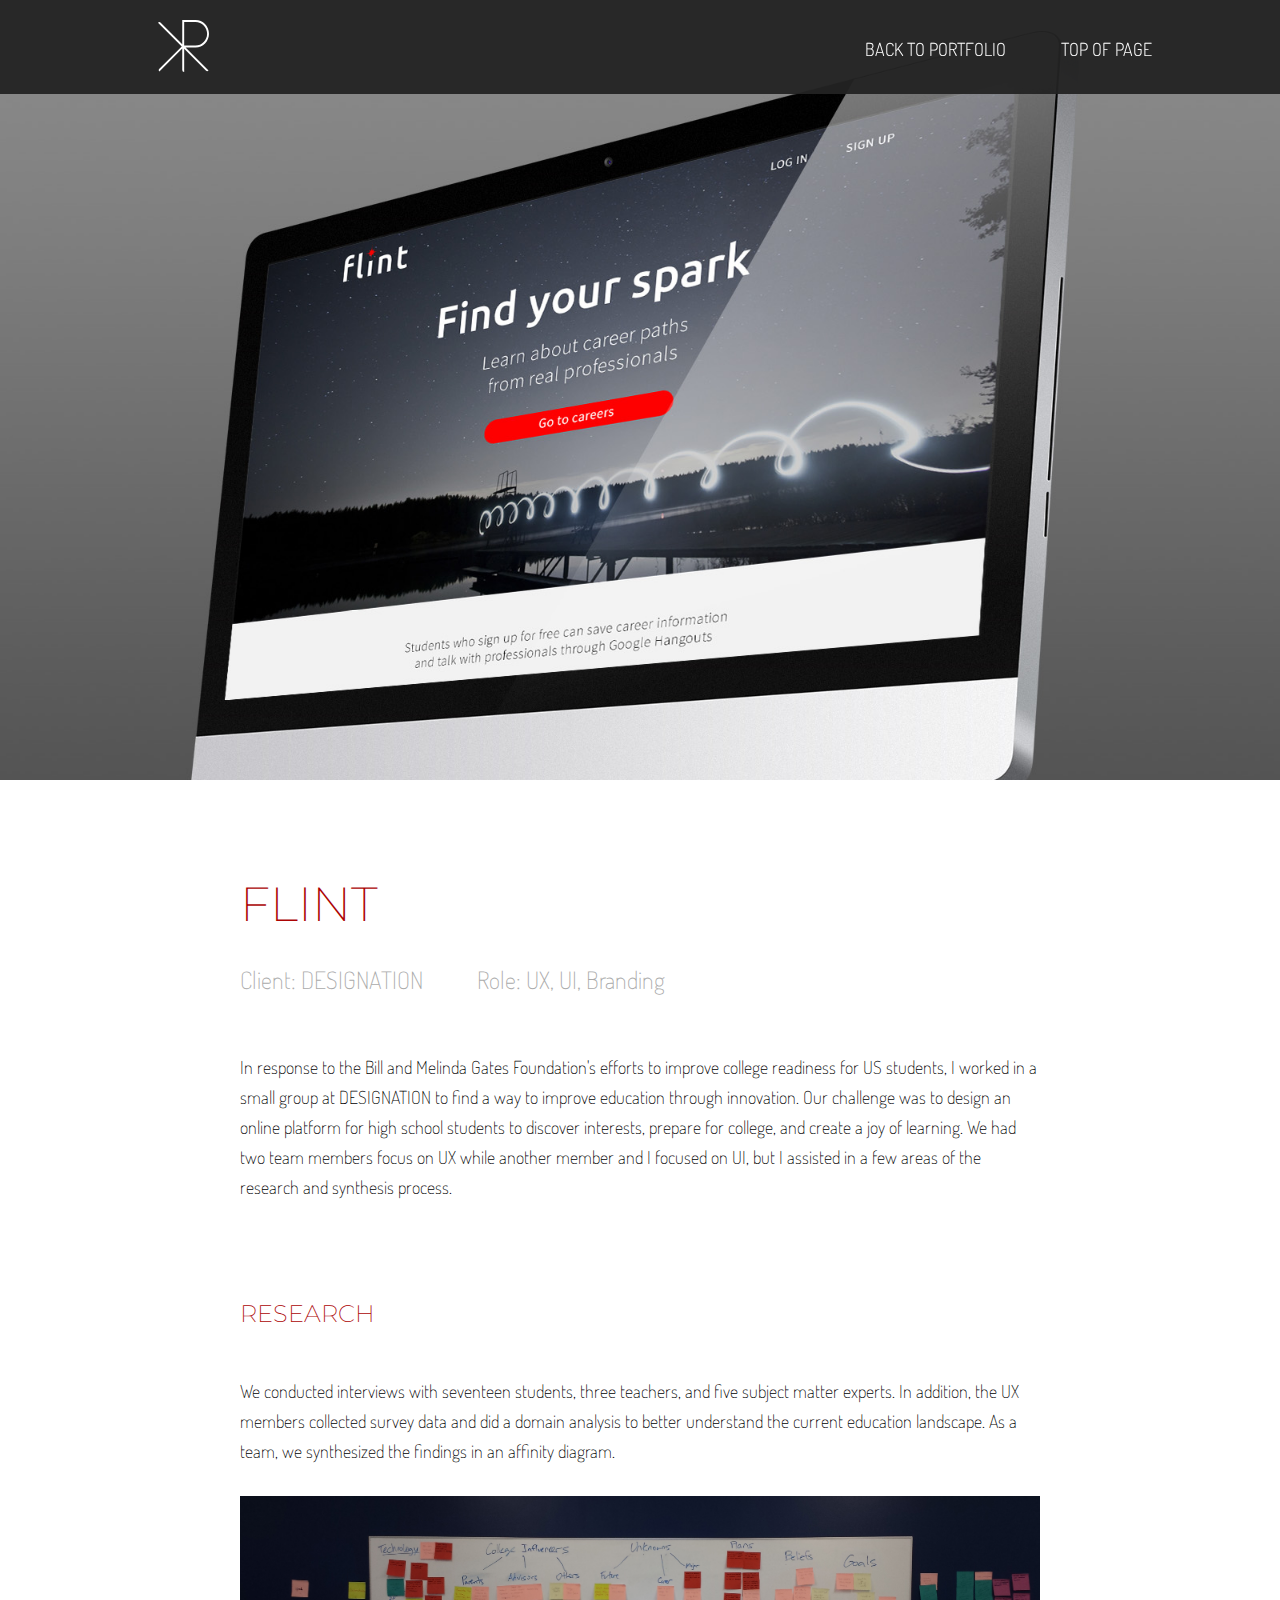
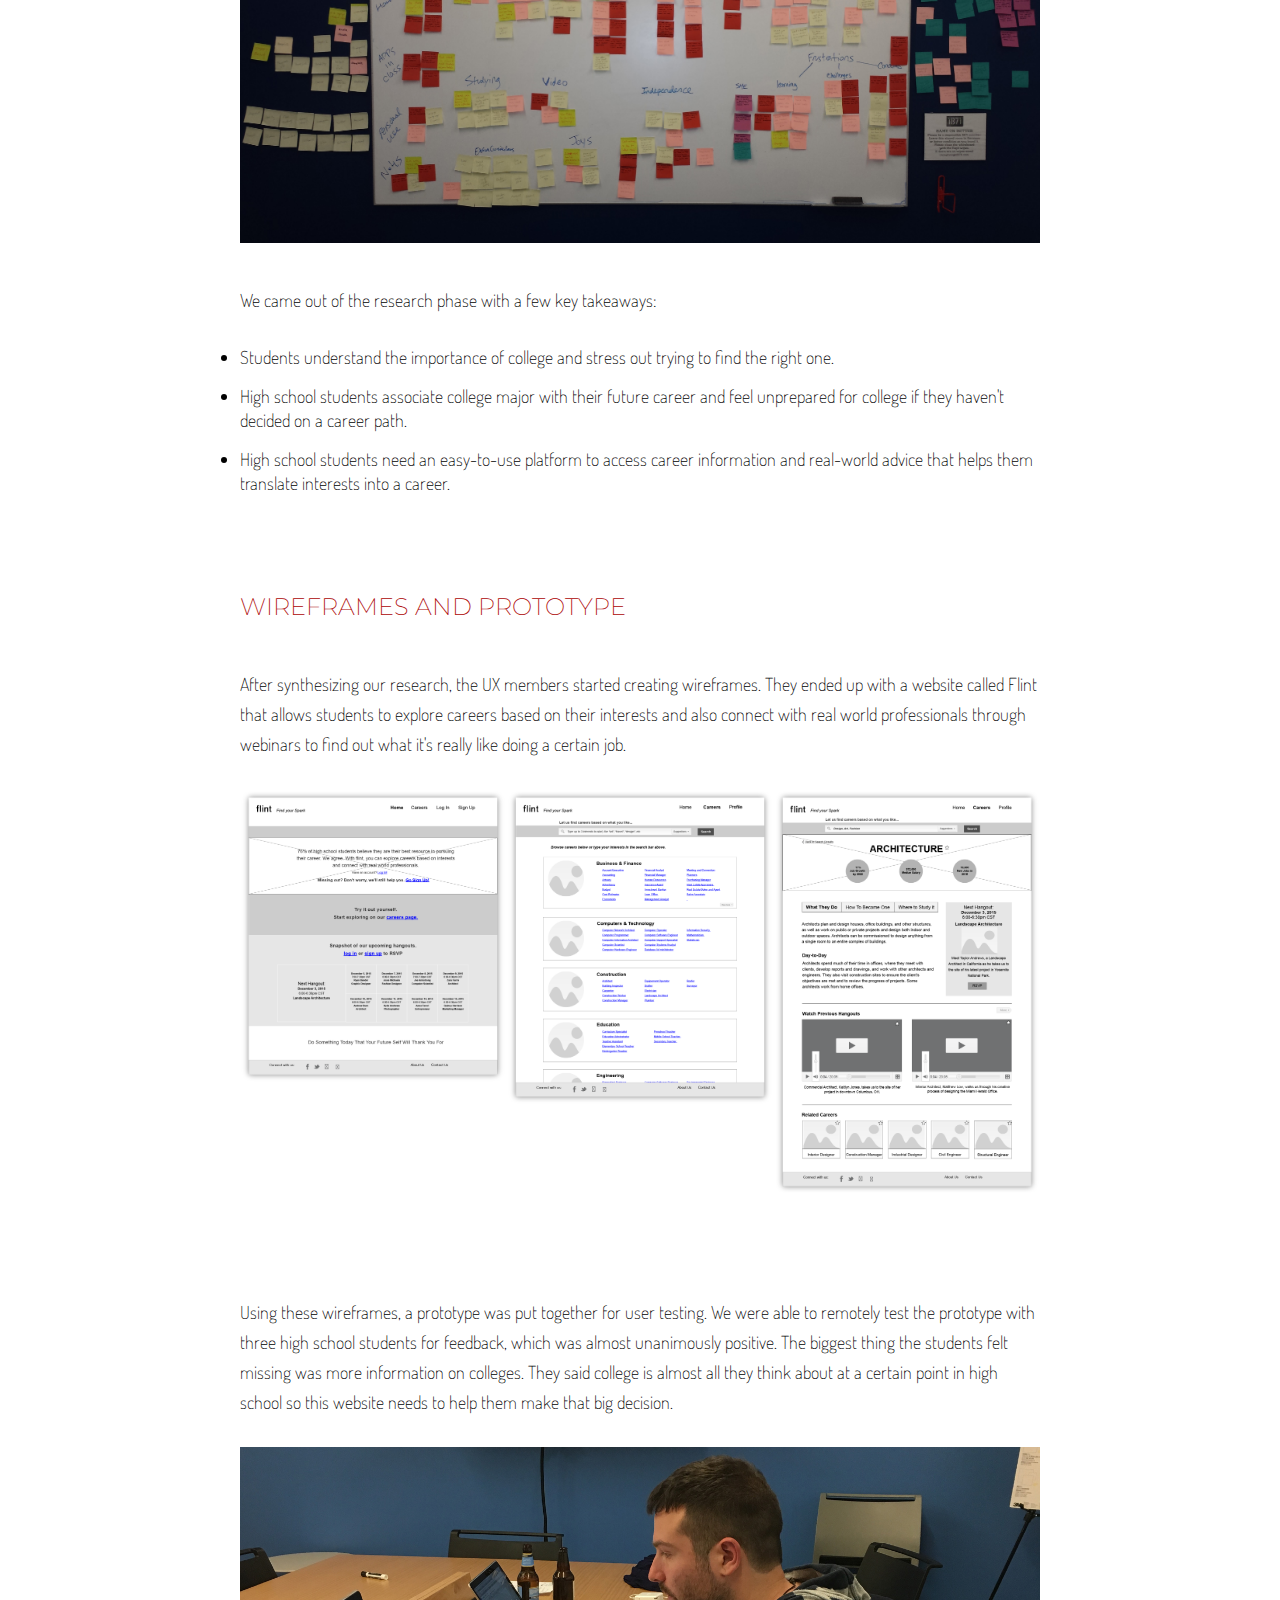
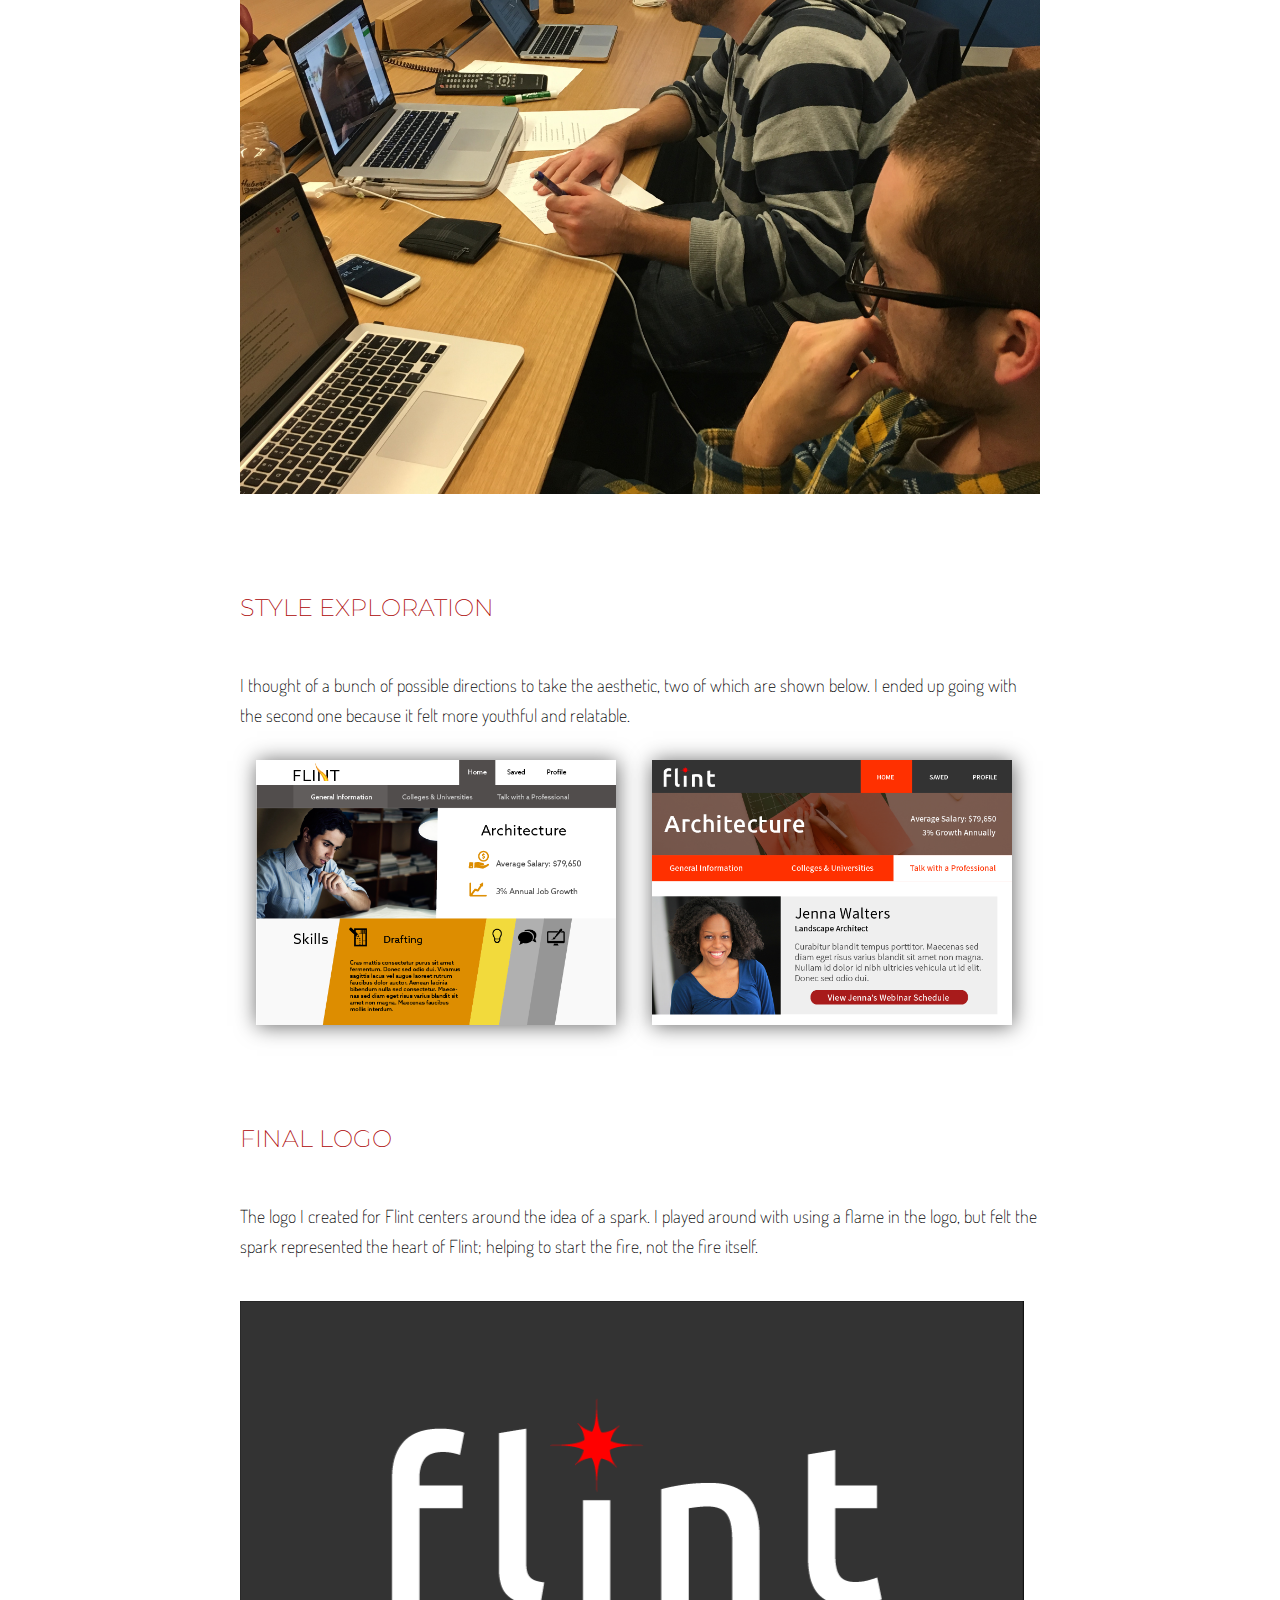
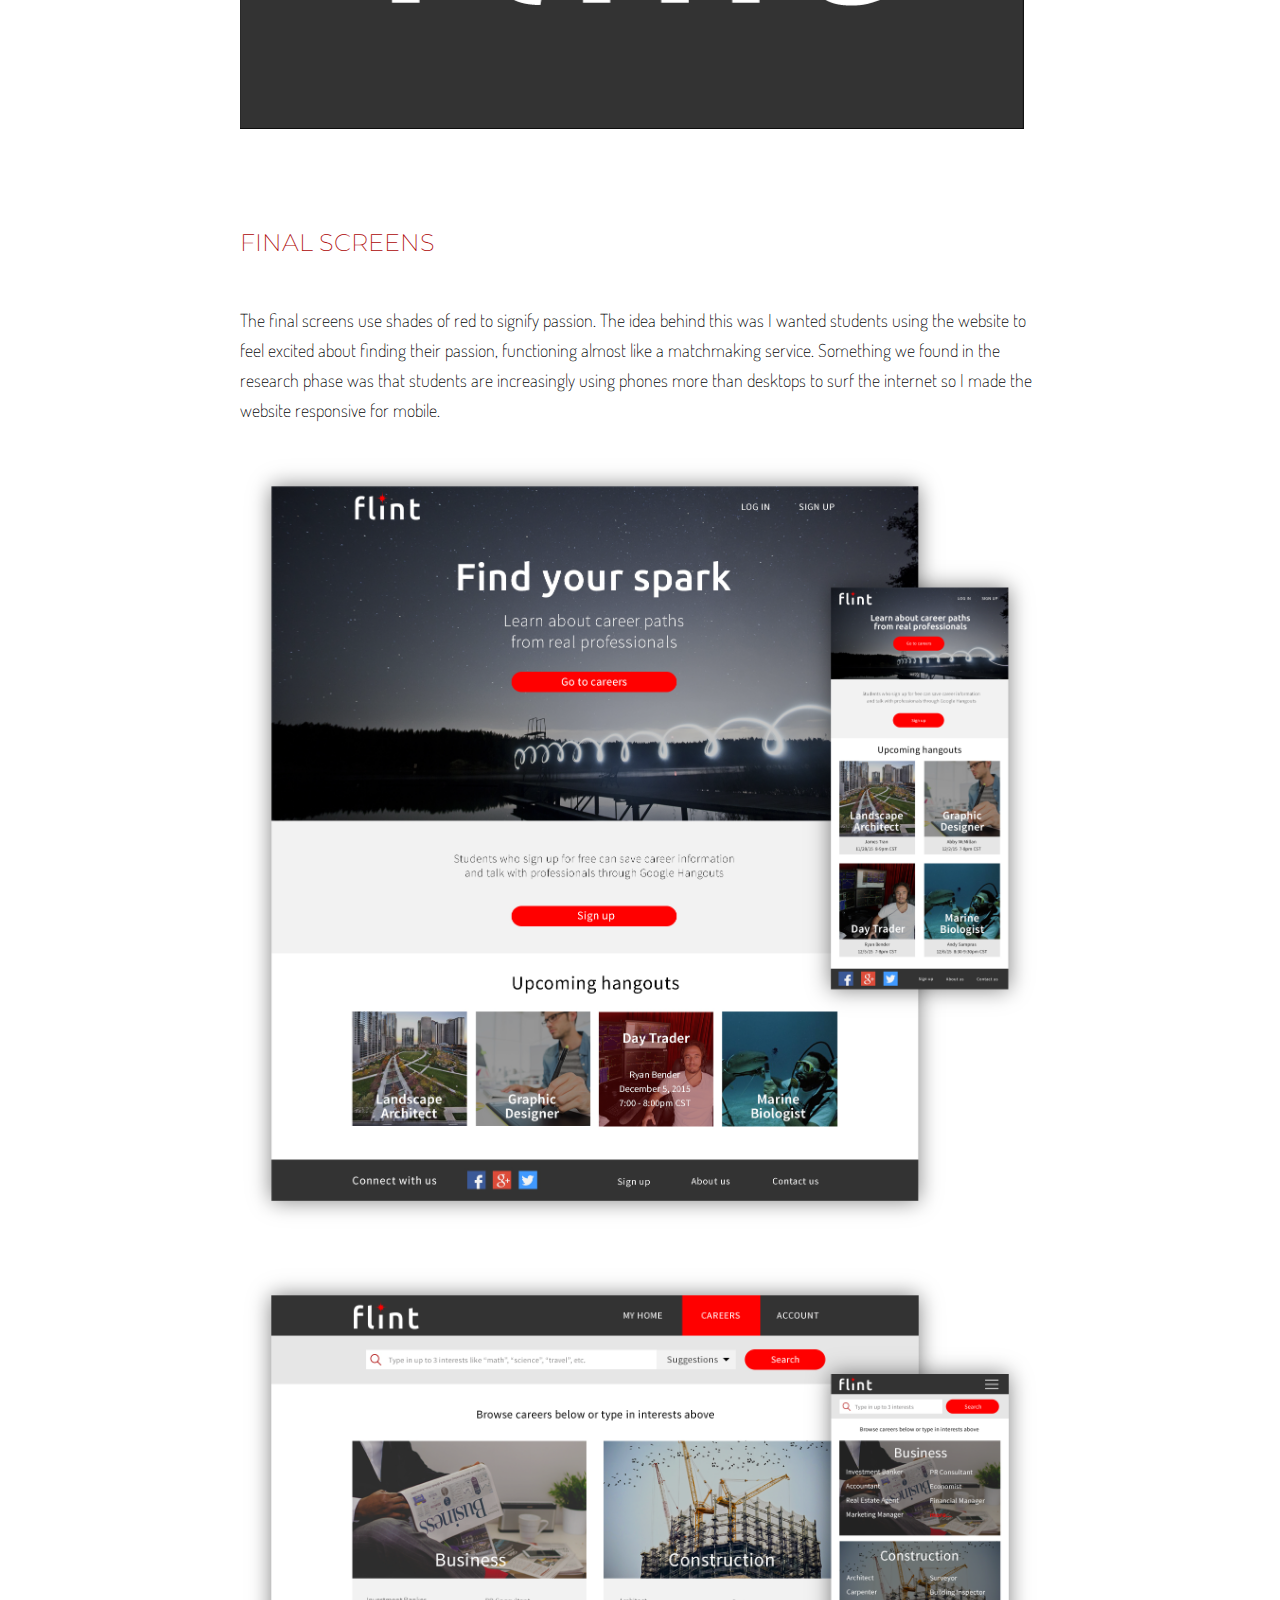
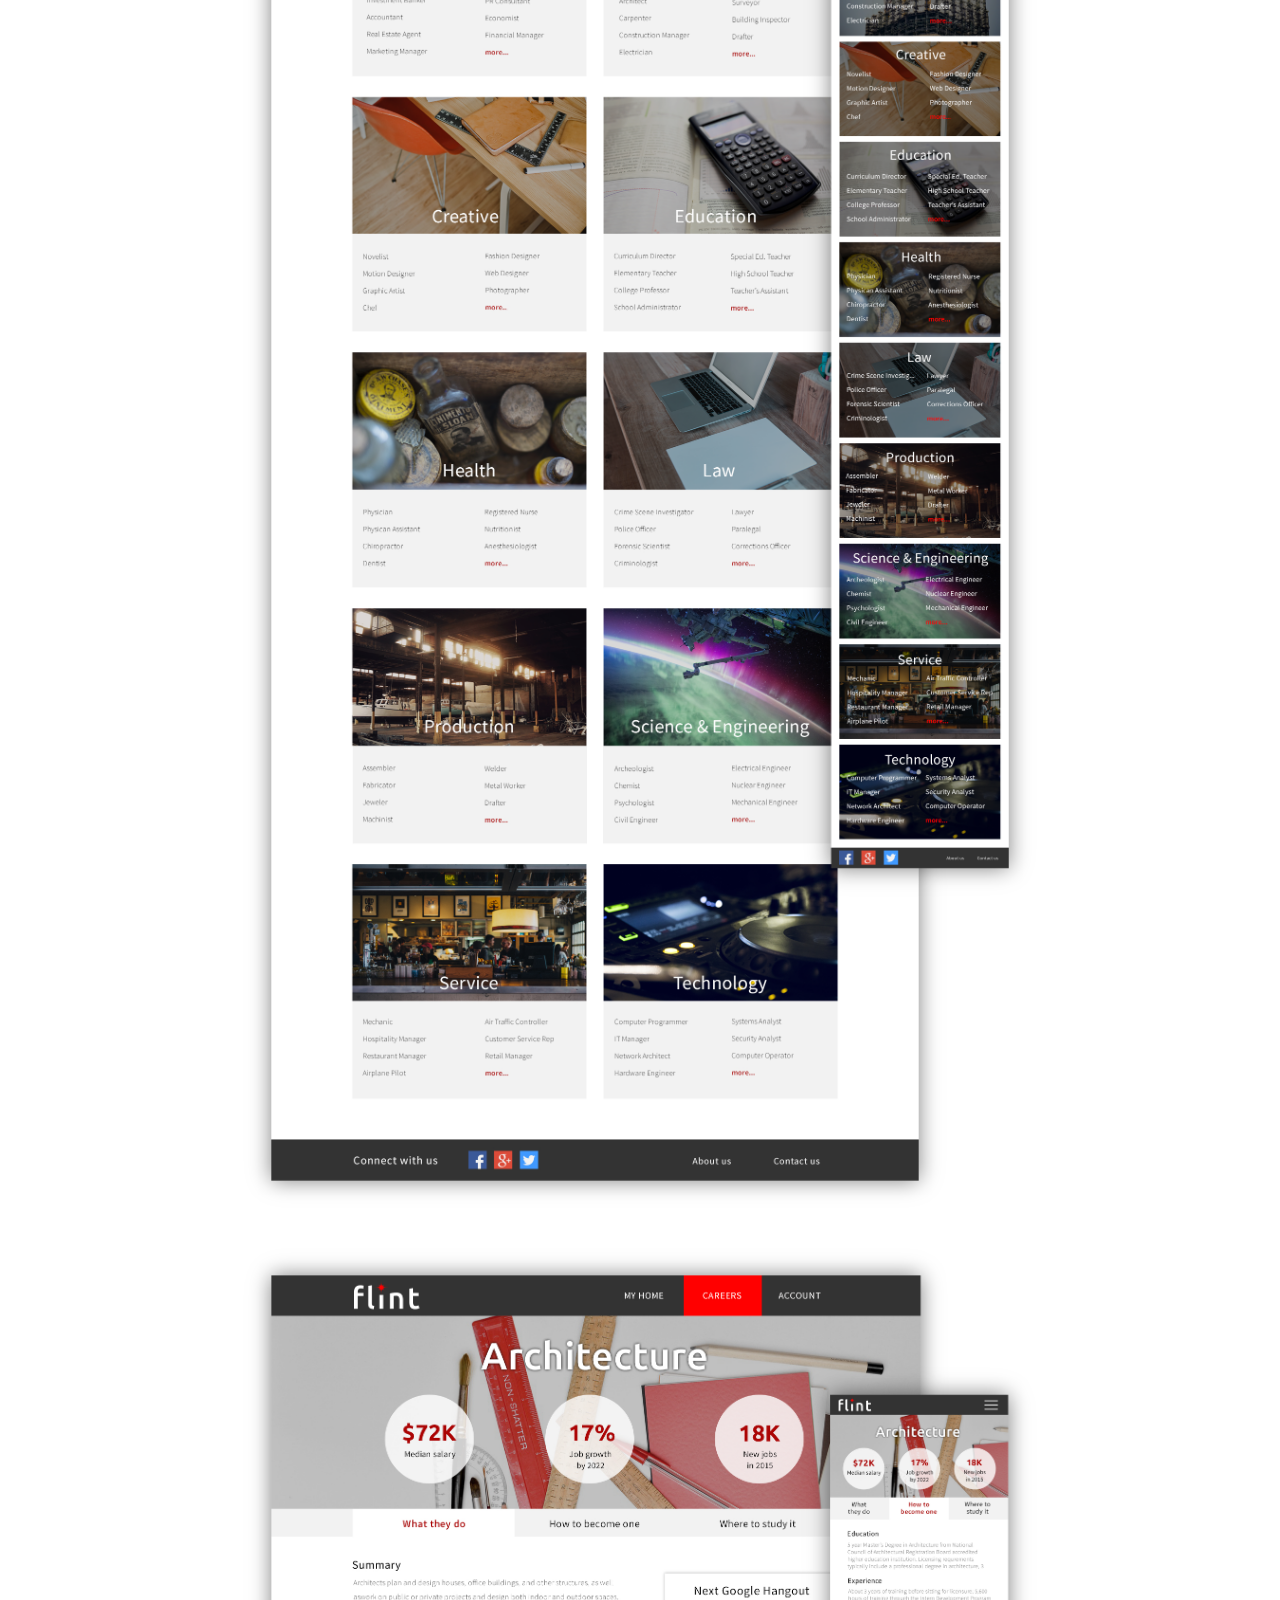
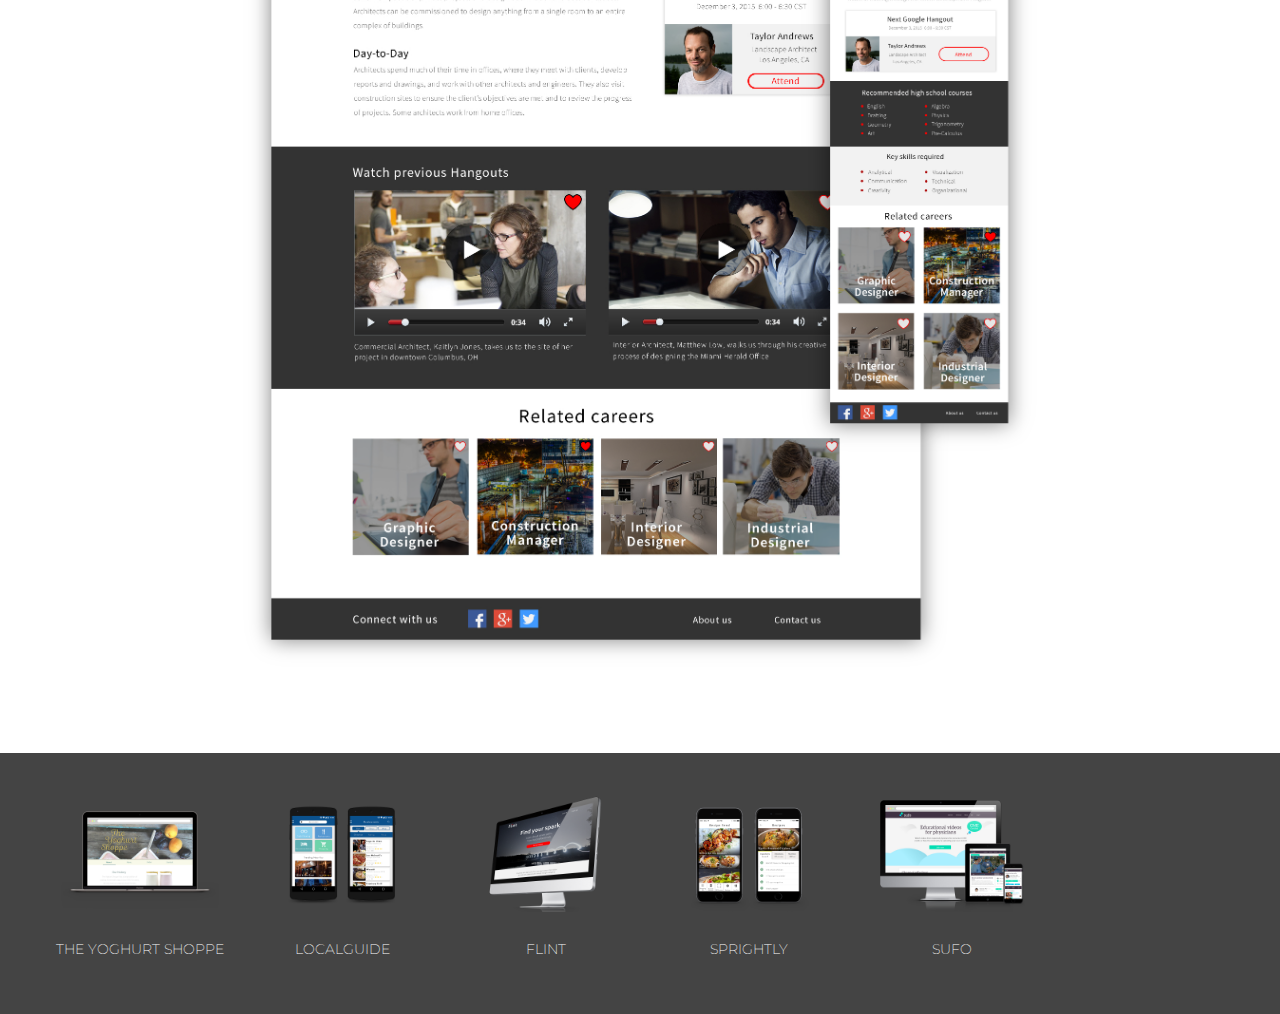
==== flint.html @ 0fdb8ad4 "fixed errors" ====
<!doctype html>
<html lang="en">
<head>
	<meta charset="utf-8">
	<title>KRG > Flint</title>
	<link href="css/reset.css" rel="stylesheet">
    <link href="css/styles.css" rel="stylesheet">
    <link href='https://fonts.googleapis.com/css?family=Dosis:400,200,300' rel='stylesheet' type='text/css'>
    <link href='https://fonts.googleapis.com/css?family=Montserrat' rel='stylesheet' type='text/css'>
    <link rel="shortcut icon" href="images/favicon.ico" type="image/x-icon">
    <link rel="icon" href="images/favicon.ico" type="image/x-icon">
</head>
<body>
	<header>
        <div>
            <nav>
                <div id="navContent">
                    <div class="logo"> 
                        <a href="index.html"><img src="images/monogram.svg" alt="monogram"></a>
                    </div>
                	<ul>
                		<li><a href="index.html#portfolio">Back to portfolio</li></a>
                        <li id="topBtn"><a href="#">Top of page</li></a>
                	</ul>
                </div>
            </nav>
        </div>
        <div class="headerImg">
            <img src="images/Flint_Mockup.jpg" alt="">
        </div>
    </header>
    <main>
    	<article id="flint">
    		<div class="articleContent">
    			<h1>Flint</h1>
    			<h3>Client: DESIGNATION</h3>
    			<h3>Role: UX, UI, Branding</h3>
                <p>
                    In response to the Bill and Melinda Gates Foundation's efforts to improve college readiness for US students, I worked in a small group at DESIGNATION to find a way to improve education through innovation. Our challenge was to design an online platform for high school students to discover interests, prepare for college, and create a joy of learning. We had two team members focus on UX while another member and I focused on UI, but I assisted in a few areas of the research and synthesis process.
                </p>
                <h2>Research</h2>
                <p>
                    We conducted interviews with seventeen students, three teachers, and five subject matter experts. In addition, the UX members collected survey data and did a domain analysis to better understand the current education landscape. As a team, we synthesized the findings in an affinity diagram.
                </p>
                <div id="flintDiagram">
                    <img src="images/flint_diagram.jpg" alt="">
                </div>
                <p>We came out of the research phase with a few key takeaways:</p>
                <ul id="flintTakeaways">
                    <li>
                        Students understand the importance of college and stress out trying to find the right one.
                    </li>
                    <li>
                        High school students associate college major with their future career and feel unprepared for college if they haven't decided on a career path.
                    </li>
                    <li>
                        High school students need an easy-to-use platform to access career information and real-world advice that helps them translate interests into a career.
                    </li>
                </ul>
                <h2>Wireframes and prototype</h2>
                <p>
                    After synthesizing our research, the UX members started creating wireframes. They ended up with a website called Flint that allows students to explore careers based on their interests and also connect with real world professionals through webinars to find out what it's really like doing a certain job.
                </p>
                <div id="flintWireframes">
                    <img src="images/flint_wireframes.png" alt="">
                </div>
                <p>
                    Using these wireframes, a prototype was put together for user testing. We were able to remotely test the prototype with three high school students for feedback, which was almost unanimously positive. The biggest thing the students felt missing was more information on colleges. They said college is almost all they think about at a certain point in high school so this website needs to help them make that big decision.
                </p>
                <div id="flintTesting">
                    <img src="images/flint_testing.jpg" alt="">
                </div>
                <h2>Style exploration</h2>
                <p>
                    I thought of a bunch of possible directions to take the aesthetic, two of which are shown below. I ended up going with the second one because it felt more youthful and relatable.
                </p>
                <div id="flintTiles">
                    <img src="images/flint_tile1.png" alt="">
                    <img src="images/flint_tile2.png" alt="">
                </div>
                <h2>Final logo</h2>
                <figcaption>
                    The logo I created for Flint centers around the idea of a spark. I played around with using a flame in the logo, but felt the spark represented the heart of Flint; helping to start the fire, not the fire itself.
                </figcaption>
                <figure id="flintLogo">
                    <img src="images/flint_logo.gif" alt="">
                </figure>
                <h2>Final screens</h2>
                <p>
                    The final screens use shades of red to signify passion. The idea behind this was I wanted students using the website to feel excited about finding their passion, functioning almost like a matchmaking service. Something we found in the research phase was that students are increasingly using phones more than desktops to surf the internet so I made the website responsive for mobile.
                </p>
                <div class="mockups">
                    <img src="images/flint_landing.png" alt="">
                </div>
                <div class="mockups">
                    <img src="images/flint_careers.png" alt="">
                </div>
                <div class="mockups">
                    <img src="images/flint_architecture.png" alt="">
                </div>
    		</div>
    	</article>
    	<div id="portfolioNav">
    		<ul>
    			<li>
    				<a href="yoghurtshoppe.html"><img src="images/nav_ys.png" alt="yoghurt shoppe thumbnail"></a>
    				<h4>The Yoghurt Shoppe</h4>
    			</li>
    			<li>
    				<a href="localguide.html"><img src="images/nav_lg.png" alt="localguide thumbnail"></a>
    				<h4>LocalGuide</h4>
    			</li>
    			<li>
    				<a href="flint.html"><img src="images/nav_flint.png" alt="flint thumbnail"></a>
    				<h4>Flint</h4>
    			</li>
    			<li>
    				<a href="sprightly.html"><img src="images/nav_sprightly.png" alt="sprightly thumbnail"></a>
    				<h4>Sprightly</h4>
    			</li>
    			<li>
    				<a href="sufo.html"><img src="images/nav_sufo.png" alt="sufo thumbnail"></a>
    				<h4>SuFo</h4>
    			</li>
    			<li></li>
    		</ul>
    	</div>
    </main>
<script src="js/jquery.min.js"></script>
<script src="js/script.js"></script>
</body>
</html>
---- css/styles.css ----
html {
	background: #333;
}

body {
	position: relative;
	font-family: 'Dosis', sans-serif;
	font-weight: 200;
	font-size: 18px;
}

#navContent, #aboutContent, #contactContent {
	max-width: 1024px;
	margin: 0 auto;
	position: relative;
}

.articleContent {
	max-width: 800px;
	margin: 0 auto;
	position: relative;
}

/* --------------- Header Styles ---------------- */

nav {
	background: rgba(35,35,35,.95);
	position: fixed;
	width: 100%;
	z-index: 10;
	transition: background .3s;
}

nav.scroll {
	background: rgba(35,35,35,.5);
}

#navContent .logo {
	display: inline-block;
	margin: 20px 30px;
	width: 5%;
	min-width: 20px;
	transition: width .3s;
}

#navContent .logo.scroll {
	width: 3%;
}

#navContent ul {
	float: right;
	margin-top: 40px;
	transition: margin-top .3s;
}

#navContent ul.scroll {
	margin-top: 28px;
}

@media (max-width: 1100px) {
	#navContent ul {
		margin-right: 30px;
	}
}

#navContent ul li {
	display: inline-block;
	transition: all .1s ease-in-out;
	-moz-transition: all .1s ease-in-out;
	-webkit-transition: all .1s ease-in-out;
	-o-transition: all .1s ease-in-out;
}

#navContent ul a {
	font-weight: 300;
	text-transform: uppercase;
	text-decoration: none;
	color: #fff;
	margin-left: 4vw;	
}

@media (max-width: 870px) {
	#navContent .logo {
		margin: 10px 20px;
	}

	#navContent ul {
		margin-top: 20px;
	}

	#navContent ul a {
		font-size: 14px;
	}
}

@media (max-width: 600px) {
	#navContent .logo {
		margin: 5px 10px;
	}

	#navContent ul {
		margin-top: 5px;
	}

	#navContent ul a {
		font-size: 12px;
	}
}

#navList a.active {
	color: #DDD031;
}

#navContent li:hover {
	transform: scale(1.1);
}

/* ----------------- Hero Styles ------------------ */

#filler {
	height: 60px;
	background: #000;
}

#gif img{
	width: 100%;
}

#arrow {
	position: absolute;
	left: 50%;
	transform: translate(-50%, -250%);
}

#arrow:hover img {
	transform: scale(1.2);
}

#arrow img {
	width: 3vw;
	display: block;
	margin:0 auto;
	opacity: 0;
	transition: transform .5s;
}

/* ---------------- About Me Styles ---------------- */

#about {
	width: 100%;
	margin-top: -2px;
	color: #fff;
}

#aboutBG {
	background: #292929;
	padding-top: 150px;
	padding-bottom: 160px;
}

#about h2 {
	text-align: center;
	font-weight: 400;
	font-size: 46px;
	margin-bottom: 50px;
}

#about p {
	width: 70%;
	margin: 0 auto;
	margin-bottom: 120px;
	text-align: center;
	line-height: 25px;
}

#aboutContent p:nth-child(2) {
	margin-bottom: 40px;
}

#about p a {
	text-decoration: none;
	color: #DDD031;
}

@media (max-width: 870px) {
	#aboutBG {
		padding-top: 50px;
		padding-bottom: 40px;
	}

	#about h2 {
		font-size: 24px;
		margin-bottom: 30px;
	}

	#about p {
		font-size: 13px;
		margin-bottom: 50px;
		line-height: 20px;
	}
}

#icons {
	width: 90%;
	margin: 0 auto;
}

.hoverIcon {
	width: 33%;
	display: inline-block;
	position: relative;
}

@media (max-width: 870px) {

	.hoverIcon {
		width: 30%;
	}
}

.hoverIcon img {
	display: block;
	width: 70%;
	margin: 0 auto;
}

.hoverIcon img:first-child {
	position: absolute;
	transform: translate(21.4%, 0);
	opacity: 1;
	transition: opacity .3s ease-out;
	-moz-transition: opacity .3s ease-out;
	-webkit-transition: opacity .3s ease-out;
	-o-transition: opacity .3s ease-out;
}

.hoverIcon:hover img:first-child {
	opacity: 0;
}

.hoverIcon figcaption {
	text-align: center;
	text-transform: uppercase;
	font-family: 'Montserrat', sans-serif;
	color: #DDD031;
	margin-top: 25px;
}

@media (max-width: 870px) {
	.hoverIcon figcaption {
		font-size: 10px;
	}
}

#headshot {
	position: fixed;
	bottom: 2px;
	z-index: -1;
}

#headshot img {
	width: 100%;
}

#mask img {
	width: 100%;
}

/*----------------Portfolio Styles-----------------*/

#portfolio {
	background: #222;
	margin-top: -2px;
	padding-top: 110px;
	color: #fff;
}

.clearfix:before,
.clearfix:after {
    content: "";
    display: table;
} 
.clearfix:after {
    clear: both;
}

#portfolio h2 {
	text-align: center;
	font-weight: 400;
	font-size: 46px;
	margin-bottom: 70px;
}

@media (max-width: 870px) {
	#portfolio {
		padding-top: 50px;
	}

	#portfolio h2 {
		font-size: 24px;
		margin-bottom: 30px;
	}
}

#portfolioGrid li {
	width: 33.33%;
	float: left;
}

#portfolioGrid a {
	display: inline-block;
	position: relative;
}

#portfolioGrid img {
	width: 100%;
}

.projectInfo {
	text-align: center;
	padding-top: 20px;
	padding-bottom: 50px;
}

.projectInfo h3 {
	text-transform: uppercase;
	font-family: 'Montserrat', sans-serif;
	font-size: 24px;
	color: #DDD031;
	margin-bottom: 10px;
}

.projectInfo h4 {
	color: #fff;
}

@media (max-width: 870px) {
	#portfolioGrid li {
		width: 50%;
	}

	.projectInfo h3 {
		font-size: 16px;
	}

	.projectInfo h4 {
		font-size: 14px;
	}
}

@media (max-width: 450px) {
	#portfolioGrid li {
		width: 100%;
	}
}

/*--------------Contact Styles--------------------*/

#contact {
	background: #333;
	padding-top: 140px;
	padding-bottom: 150px;
	color: #fff;
}

#contactContent {
	text-align: center;
}

#contactContent h2 {
	font-weight: 400;
	font-size: 46px;
	margin-bottom: 40px;
}

@media (max-width: 870px) {
	#contact {
		padding-top: 50px;
		padding-bottom: 40px;
	}

	#contact h2 {
		font-size: 24px;
		margin-bottom: 30px;
	}
}

#contactContent h5 {
	font-size: 20px;
	line-height: 25px;
	width: 45%;
	display: inline-block;
	margin: 0 auto;
	margin-bottom: 50px;
}

#contactContent h3 {
	text-transform: uppercase;
	font-family: 'Montserrat', sans-serif;
	font-size: 20px;
	color: #DDD031;
	margin-bottom: 15px;
}

#contactContent p {
	margin-bottom: 30px;
}

#contactContent li {
	display: inline-block;
	margin: 10px 30px;
}

#contactContent i {
	font-size: 40px;
	color: #fff;
}


@media (max-width: 870px) {
	#contactContent h3 {
		font-size: 14px;
	}

	#contactContent h5 {
		font-size: 13px;
		line-height: 20px;
	}

	#contactContent p {
		font-size: 13px;
	}

	#contactContent li {
		margin: 10px 20px;
	}

	#contactContent i {
		font-size: 20px;
	}
}

/*-------------------- Footer Styles -------------------*/

footer {
	position: relative;
	bottom: 0;
}

footer img {
	width: 100%;
}

footer .logo {
	position: absolute;
	width: 10%;
	left: 50%;
	top: 50%;
	transform: translate(-50%,-50%);
}

/*--------------------- Case Study Styles ----------------*/

.headerImg {
	position: fixed;
	z-index: -1;
}

.headerImg img{
	width: 100%;
}

article {
	position: relative;
	width: 100%;
	background: #FFF;
	top: 780px;
	padding-top: 100px;
	padding-bottom: 50px;
}

article h1 {
	font-family: 'Montserrat', sans-serif;
	text-transform: uppercase;
	font-size: 48px;
	margin-bottom: 40px;
}

article h2 {
	font-family: 'Montserrat', sans-serif;
	text-transform: uppercase;
	font-size: 24px;
	margin-top: 100px;
	margin-bottom: 50px;
}

article h3 {
	font-size: 24px;
	color: #AAA;
	display: inline-block;
	margin-right: 50px;
	margin-bottom: 60px;
}

article p {
	line-height: 30px;
	margin-bottom: 30px;
}

figcaption {
	line-height: 30px;
	margin-bottom: 40px;
}

/*--------------------- Yoghurt Shoppe Styles ---------------*/

#yoghurtShoppe h1, #yoghurtShoppe h2 {
	color: #82a19f;
}

#ysLogo {
	width: 100%;
	margin-bottom: 30px;
}

#ysLogo img {
	width: 100%;
}

.ysScreens {
	width: 100%;
}

.ysScreens img {
	width: 100%;
	box-shadow: 1px 1px 20px #666;
	margin-bottom: 150px;
}

/*--------------------- LocalGuide Styles --------------------*/

#localGuide h1, #localGuide h2 {
	color: #5698d2;
}

#persona {
	position: relative;
}

#persona h5 {
	font-size: 24px;
	font-weight: 400;
	color: #5698d2;
	margin-bottom: 20px;
}

#arianaPic {
	display: inline-block;
	width: 40%;
}

#arianaPic img {
	width: 100%;
}

#arianaText {
	float: right;
	margin-top: 10px;
	width: 55%;
}

#arianaText ul {
	list-style-type: disc;
}

#arianaText li {
	margin-bottom: 15px;
	line-height: 24px;
}

#localGuideWireframes img {
	width: 100%;
}

#lgLogo img {
	width: 100%;
}

#lgFinal img {
	width: 100%;
}

/*---------------------- Flint Styles -------------------------*/

#flint h1, #flint h2 {
	color: #ac0404;
}

#flintDiagram img {
	width: 100%;
	margin-bottom: 40px;
}

#flintTakeaways {
	list-style-type: disc;
}

#flintTakeaways li {
	margin-bottom: 15px;
	line-height: 24px;
}

#flintWireframes img {
	width: 100%;
	margin-bottom: 100px;
}

#flintTesting img {
	width: 100%;
}

#flintTiles img {
	display: inline-block;
	width: 45%;
	box-shadow: 1px 1px 20px #666;
	margin-top: 20px;
	margin: 0 2%;
}

#flintLogo {
	width: 100%;
}

.mockups img {
	width: 100%;
	margin-bottom: 30px;
}

/*---------------------- Sprightly Styles ---------------------*/

#sprightly h1, #sprightly h2 {
	color: #6FCF78;
}

#marci img {
	width: 100%;
	box-shadow: 1px 1px 20px #666;
	margin-top: 20px;
	margin-bottom: 120px;
}

#marciMap img {
	width: 100%;
	margin-top: 20px;
	box-shadow: 1px 1px 20px #666;
}

#sprightlyFunctions {
	list-style-type: disc;
}

#sprightlyFunctions li {
	margin-bottom: 15px;
	line-height: 24px;
}

#sprightlyWireframes img {
	width: 100%;
	margin-top: 20px;
}

#sprightlyTiles img {
	display: inline-block;
	width: 45%;
	box-shadow: 1px 1px 20px #666;
	margin-top: 20px;
	margin: 0 2%;
}

.sprightlyMockup img {
	width: 100%;
	margin-bottom: 50px;
}

/*---------------------- SuFo Styles -------------------------*/

#sufo h1, #sufo h2 {
	color: #634465;
}

/*---------------------- Portfolio Nav Styles -----------------*/

#portfolioNav {
	position: relative;
	top: 780px;
	background: #444;
	padding: 40px;
}

#portfolioNav li {
	position: relative;
	display: inline-block;
	width: 16.6%;
}

#portfolioNav li img {
	display: block;
	width: 80%;
	margin: 0 auto;
	margin-bottom: 30px;
}

#portfolioNav h4 {
	text-align: center;
	font-family: 'Montserrat', sans-serif;
	font-size: 14px;
	text-transform: uppercase;
	color: #FFF;
}
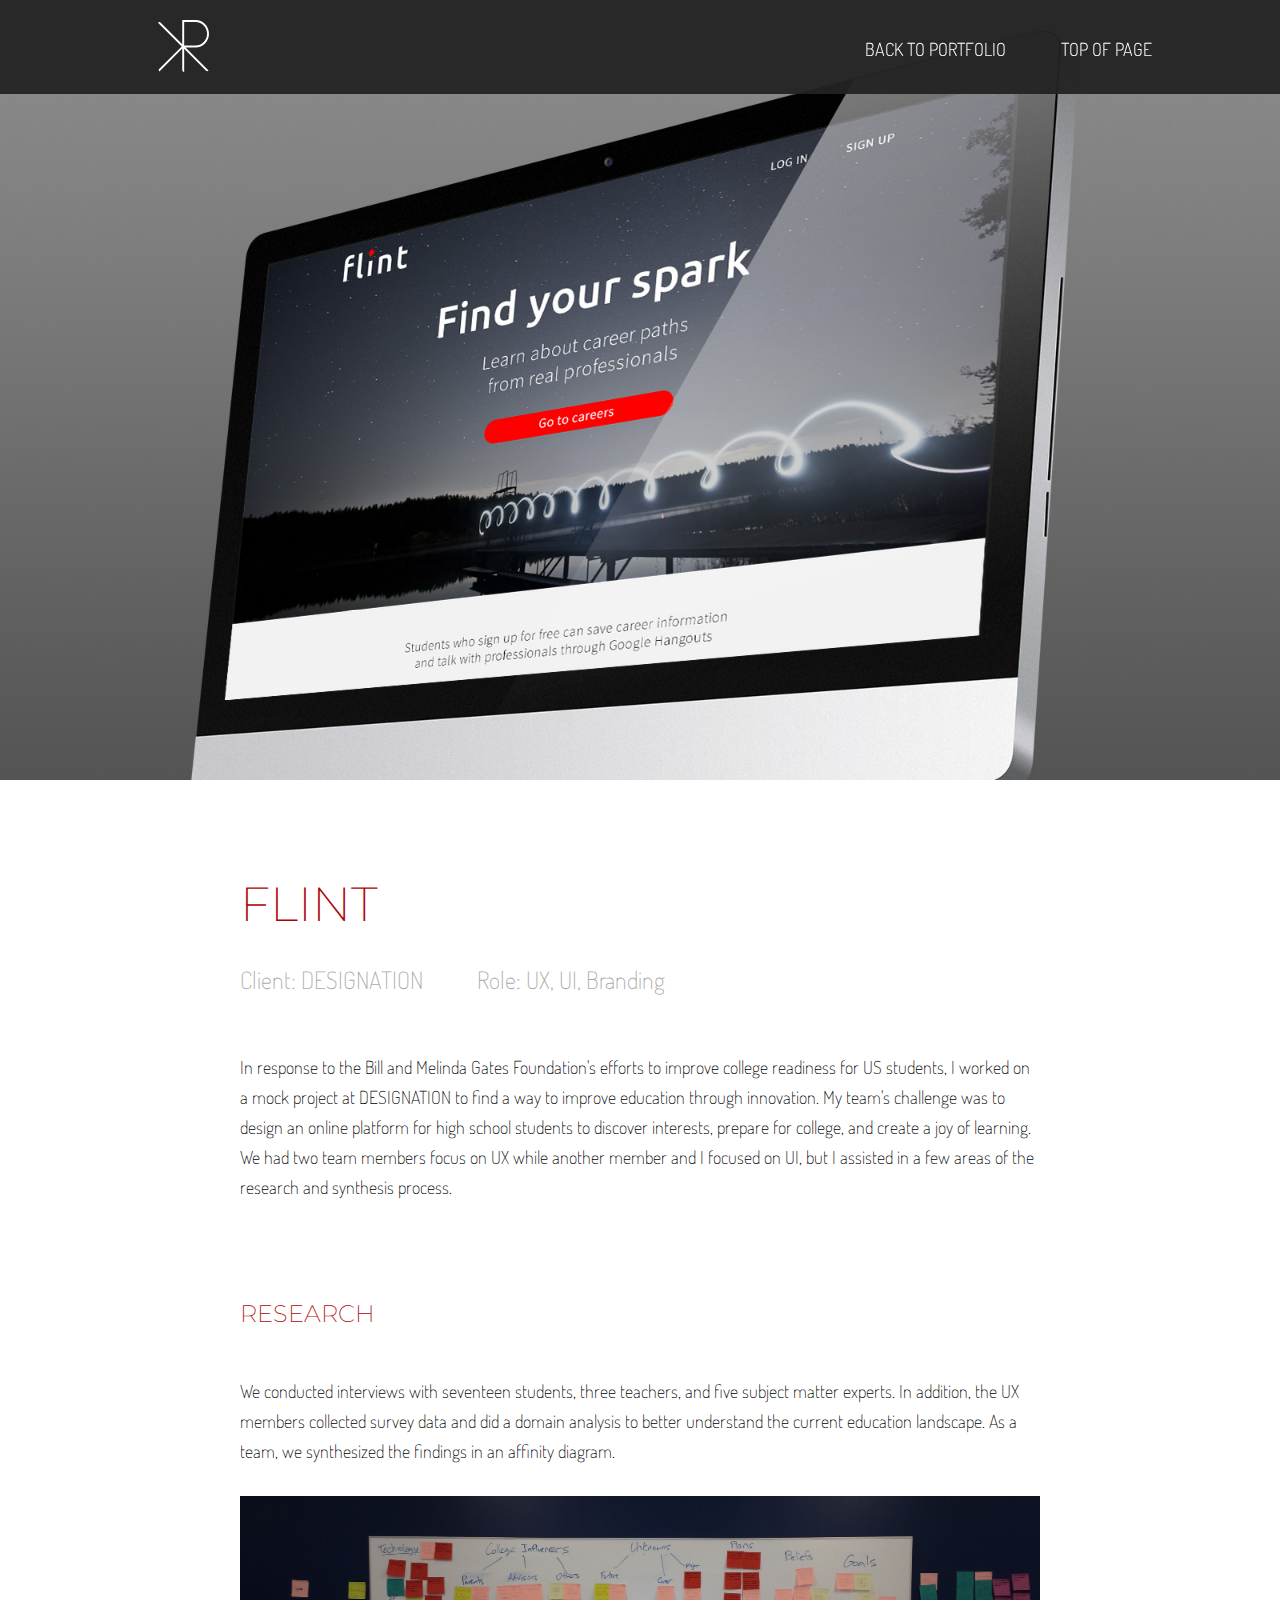
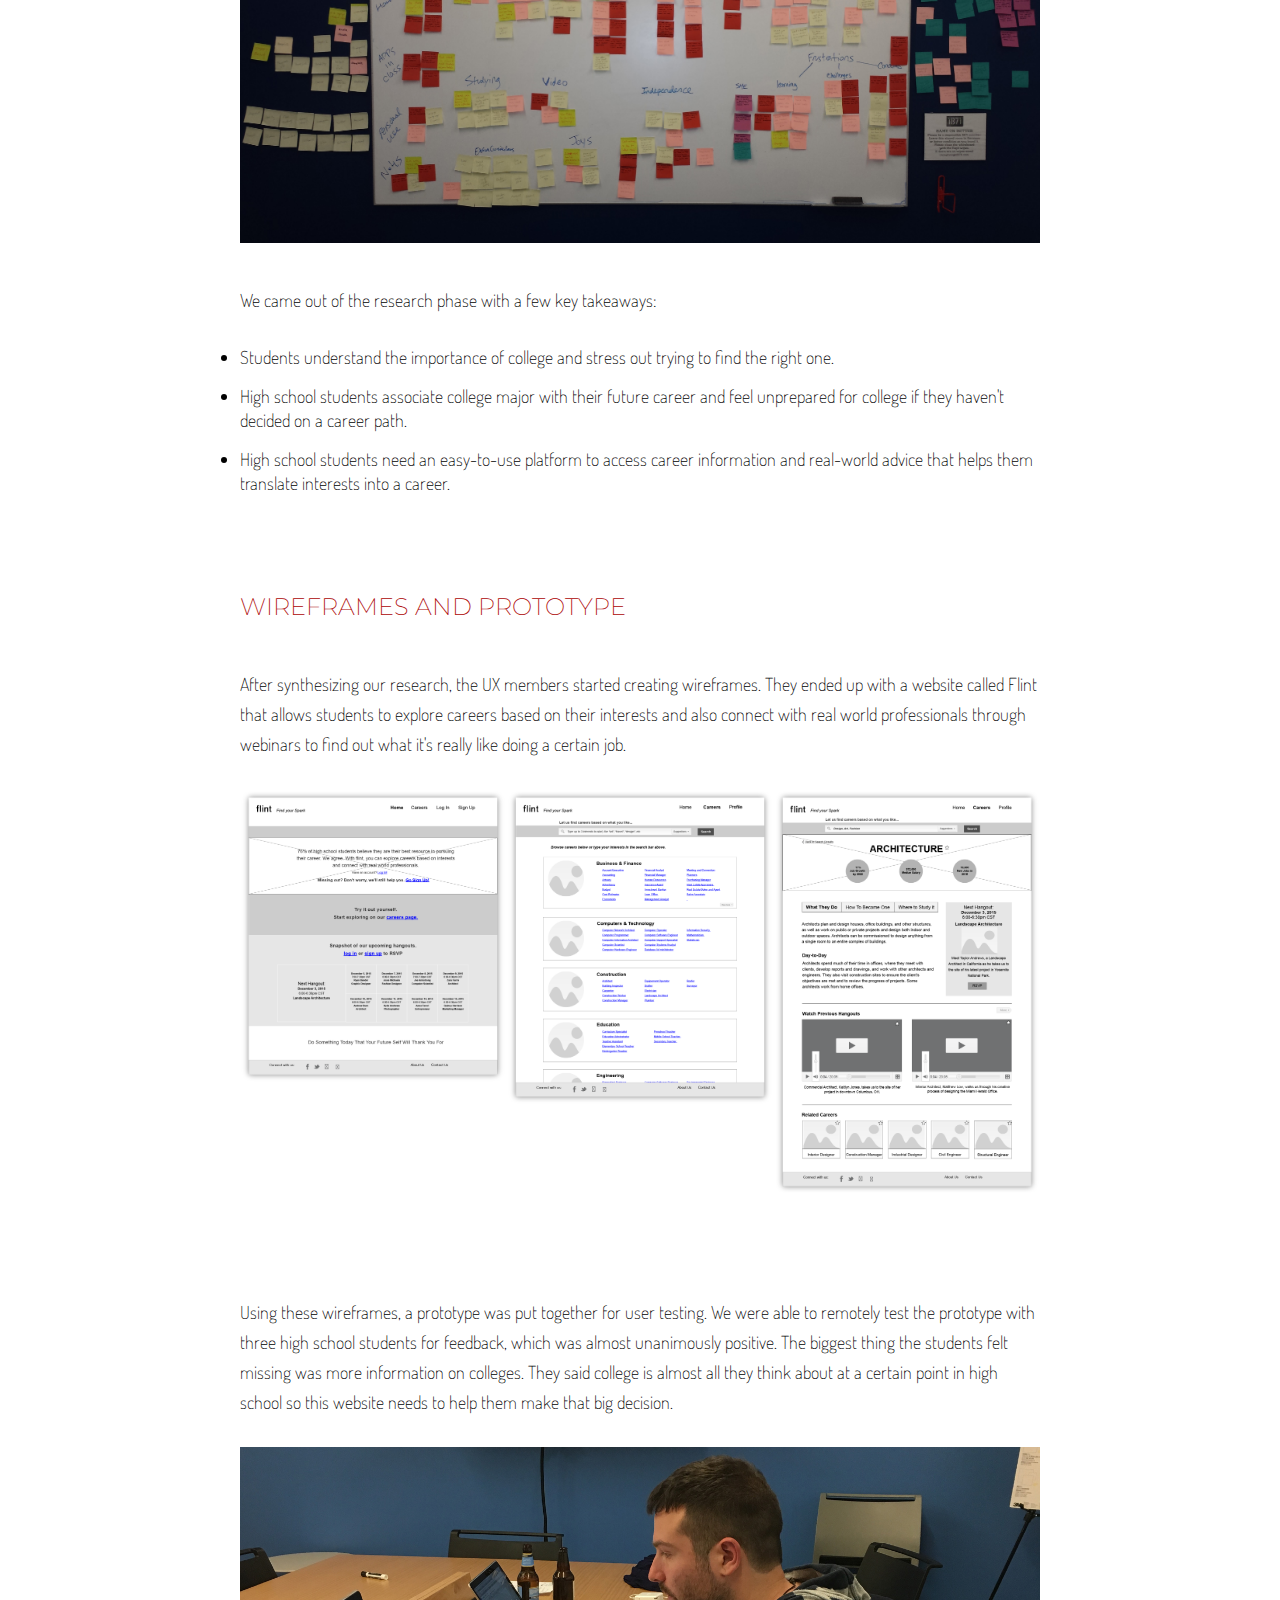
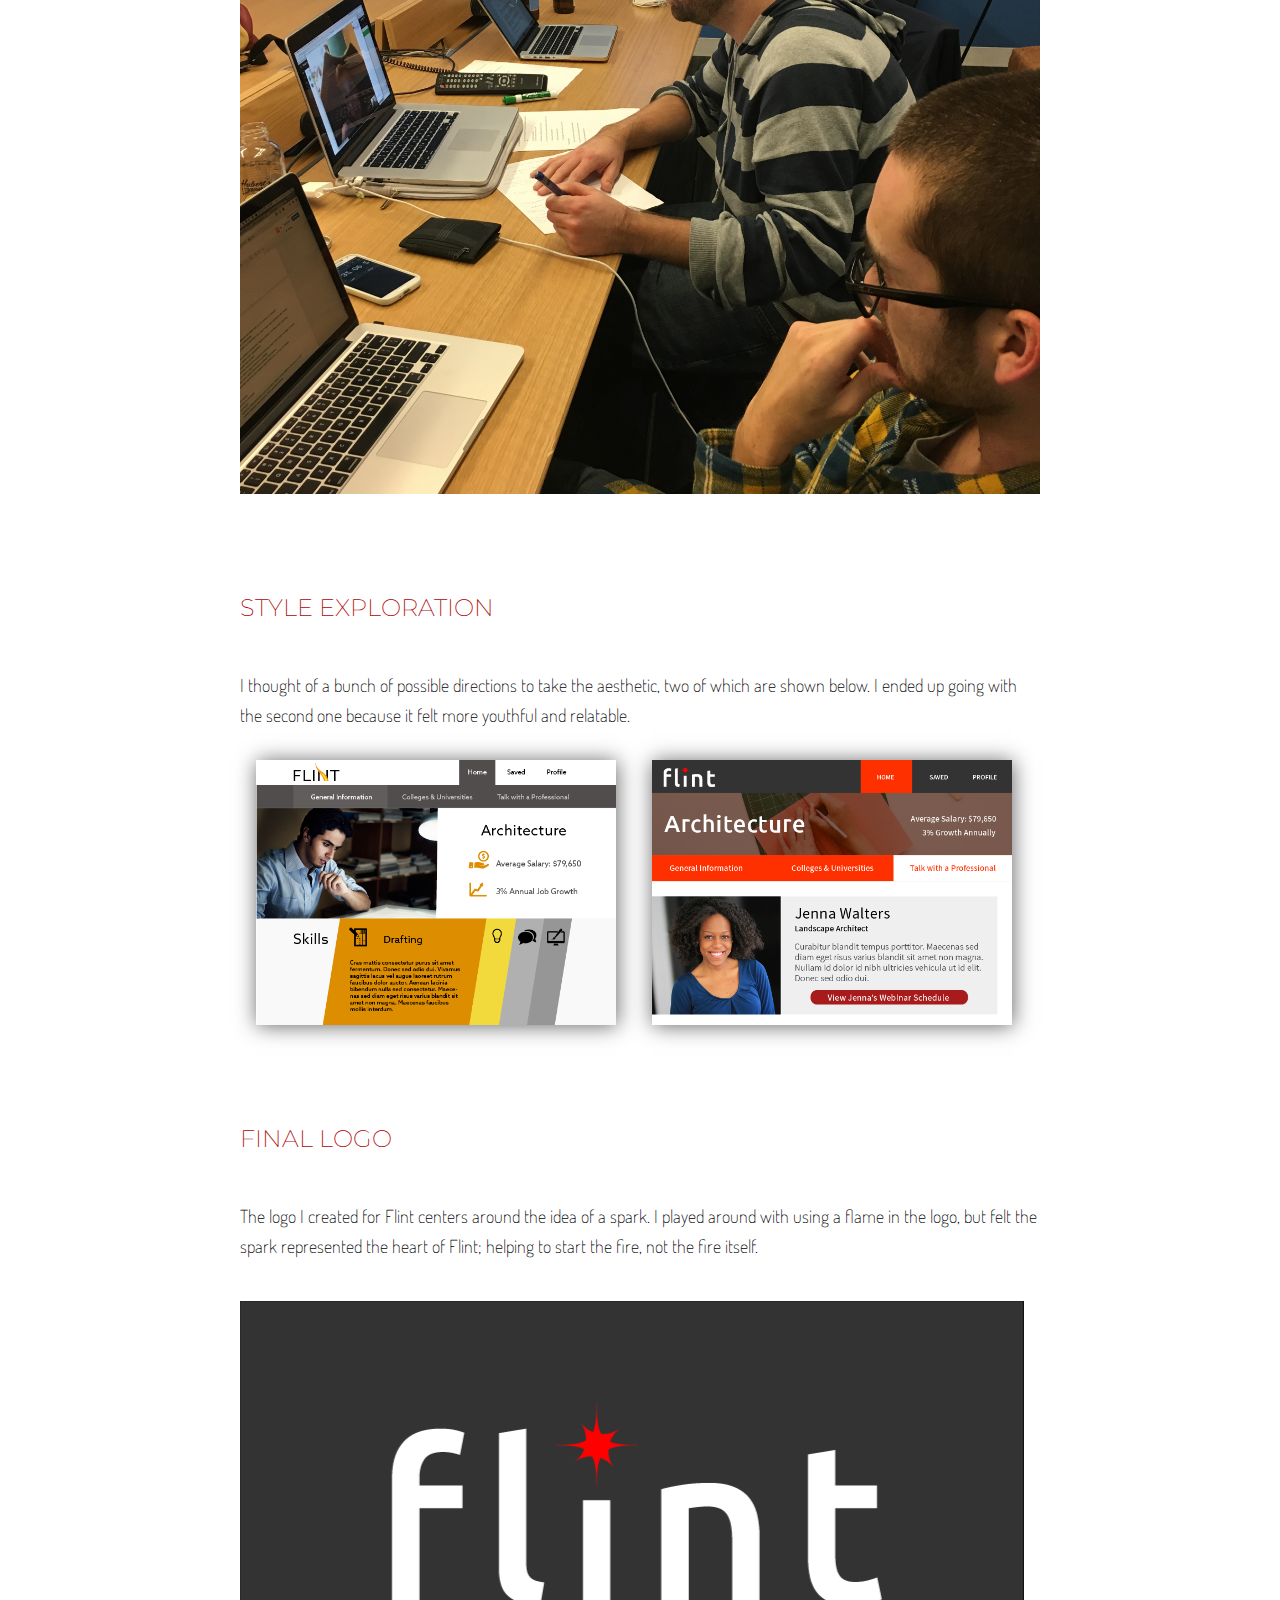
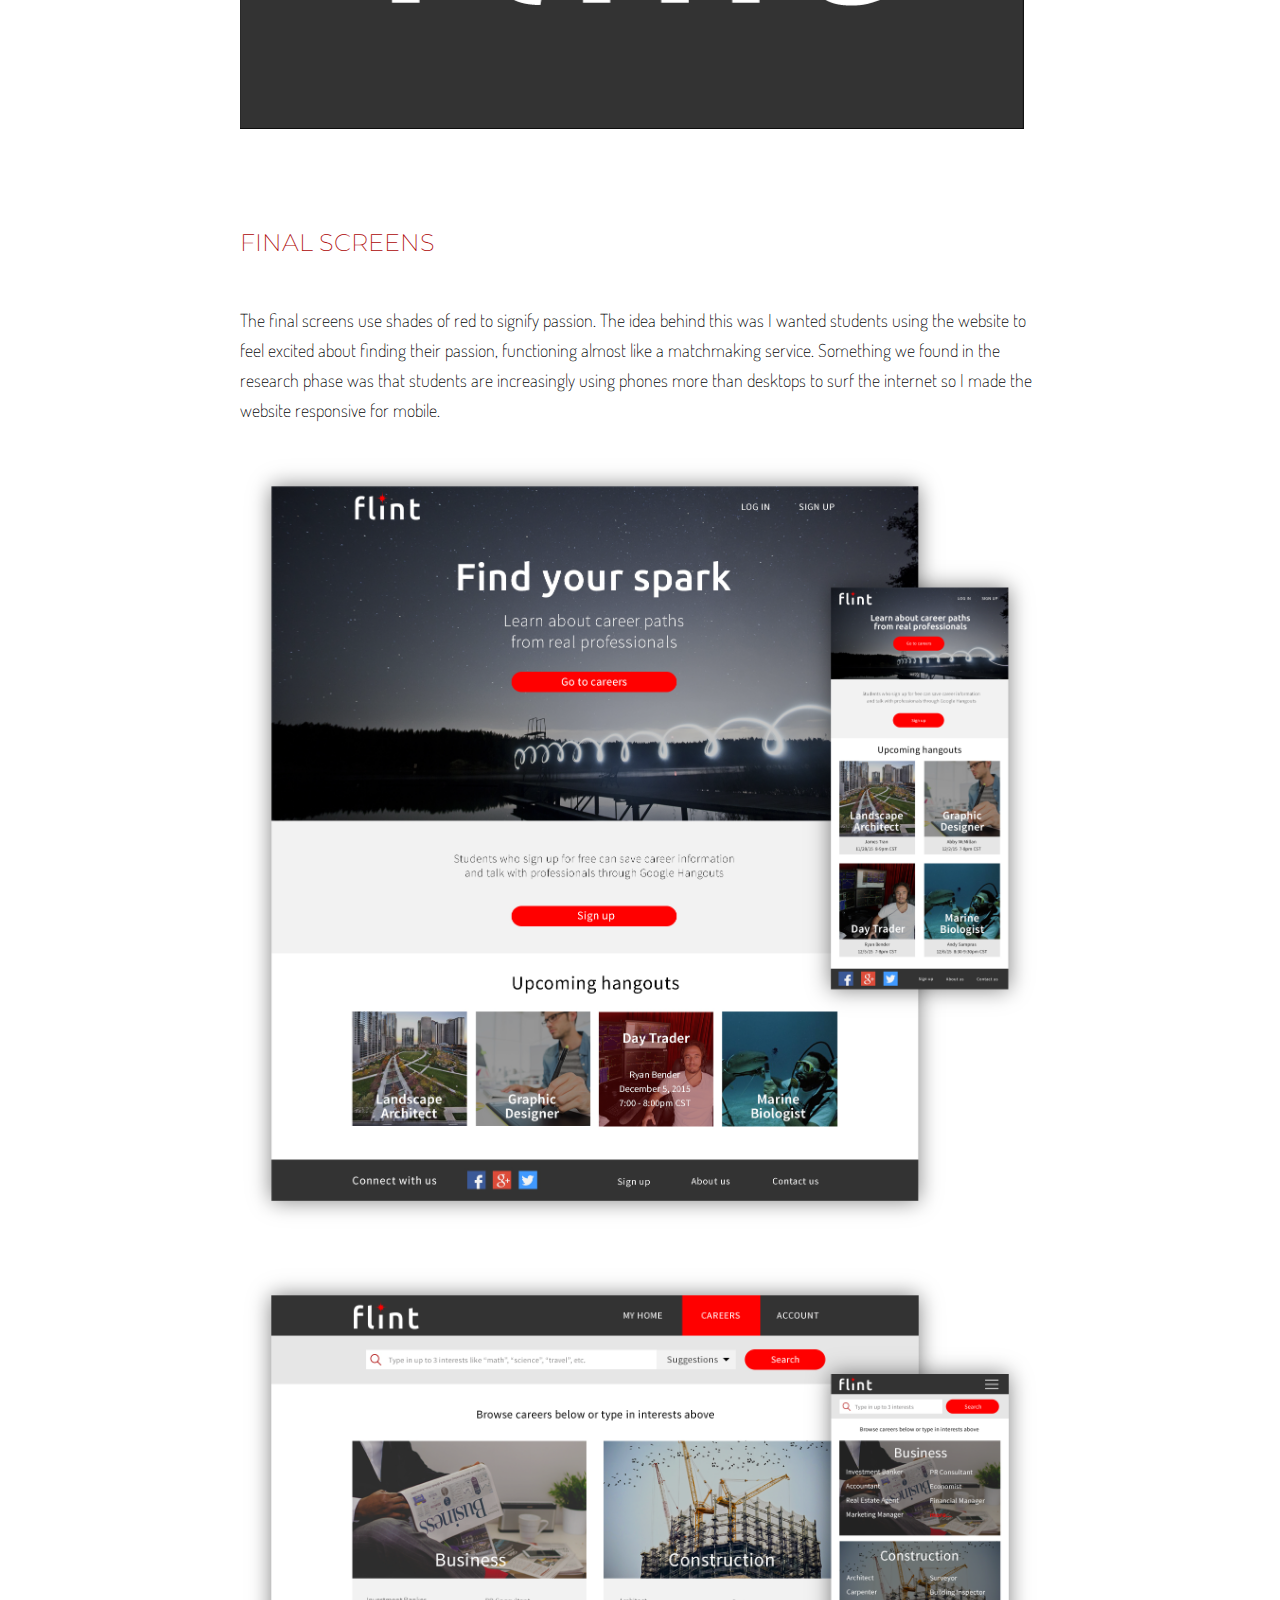
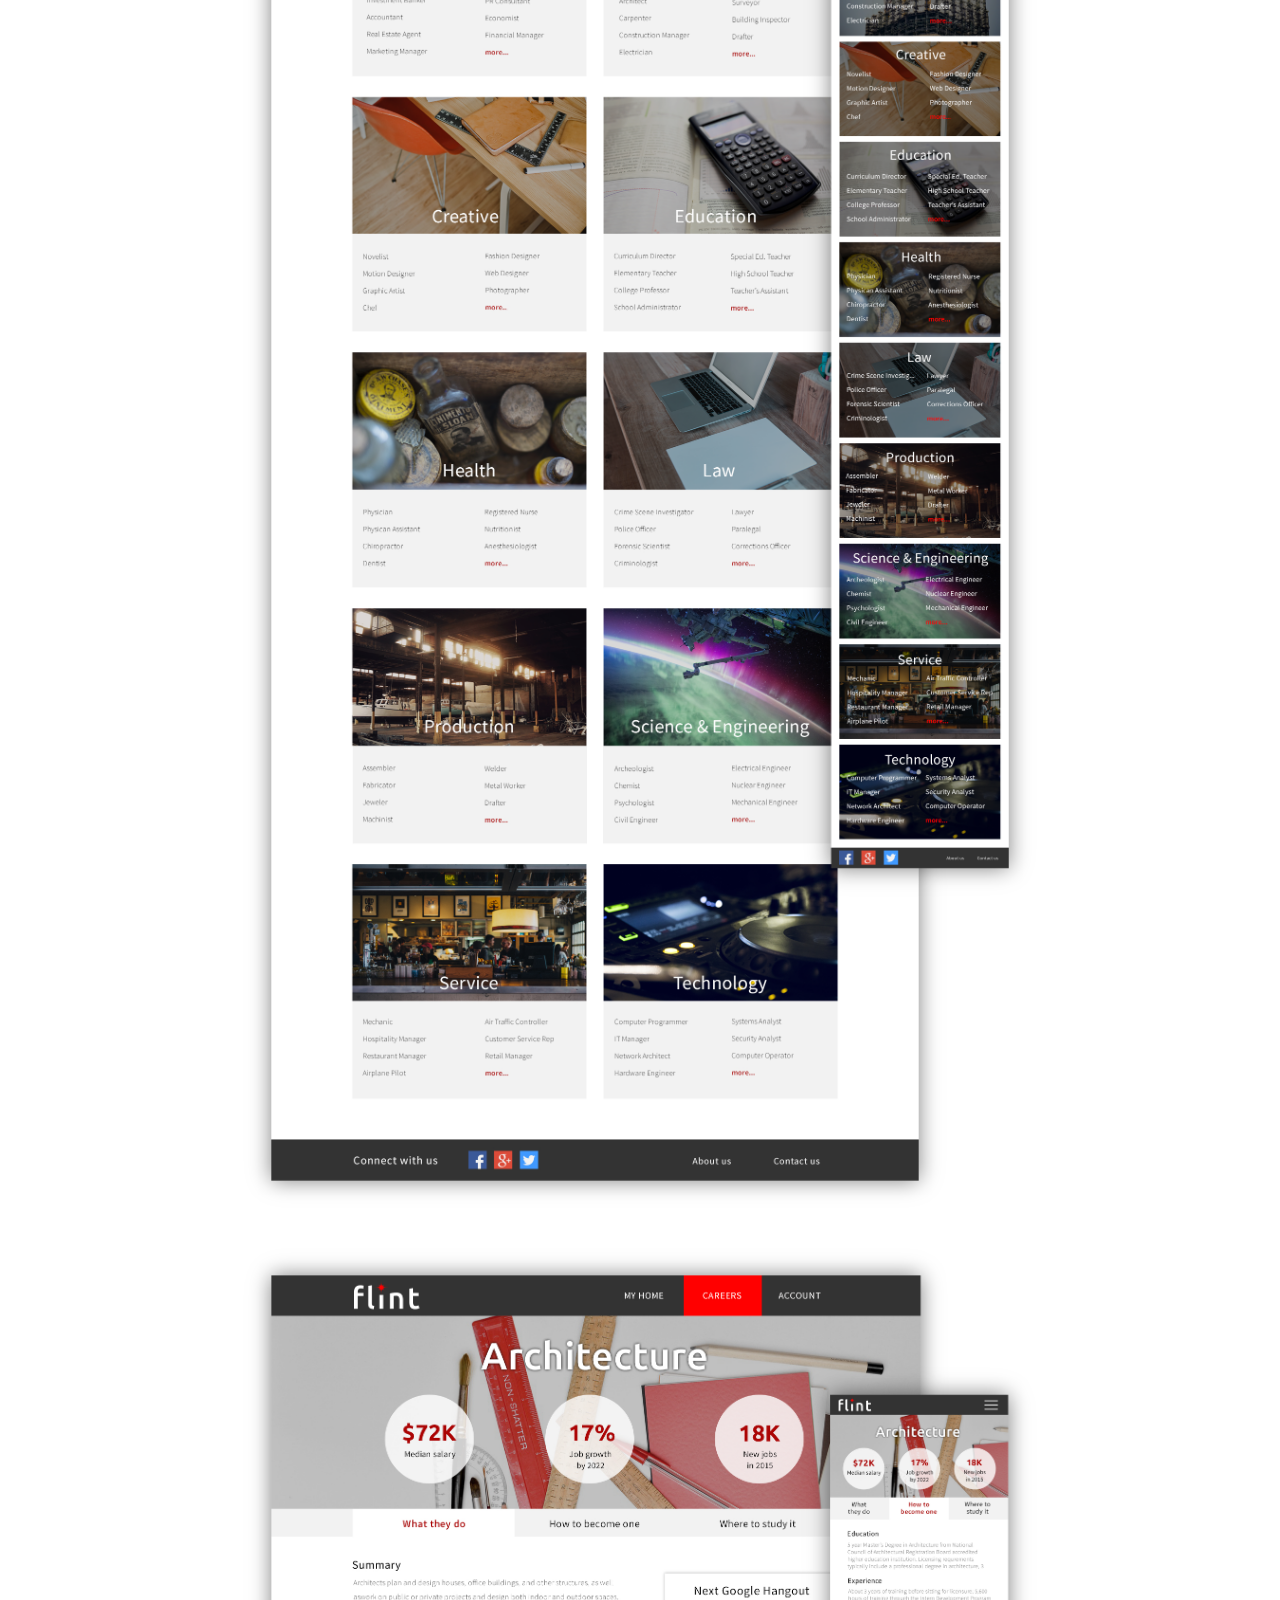
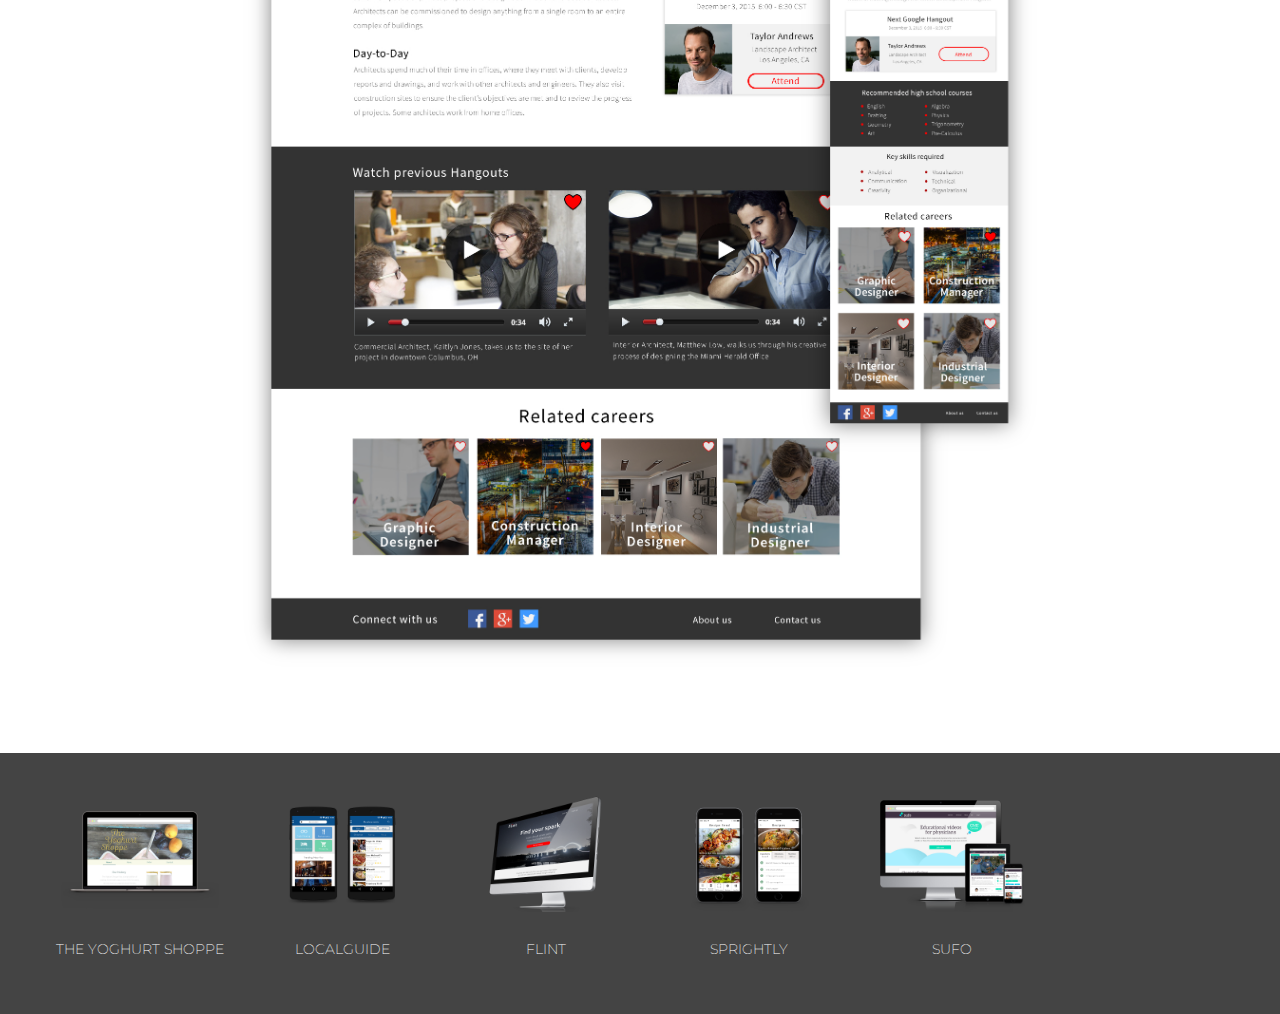
==== commit f4d32cc3: "changed wording" ====
--- a/flint.html
+++ b/flint.html
@@ -36,7 +36,7 @@
     			<h3>Client: DESIGNATION</h3>
     			<h3>Role: UX, UI, Branding</h3>
                 <p>
-                    In response to the Bill and Melinda Gates Foundation's efforts to improve college readiness for US students, I worked in a small group at DESIGNATION to find a way to improve education through innovation. Our challenge was to design an online platform for high school students to discover interests, prepare for college, and create a joy of learning. We had two team members focus on UX while another member and I focused on UI, but I assisted in a few areas of the research and synthesis process.
+                    In response to the Bill and Melinda Gates Foundation's efforts to improve college readiness for US students, I worked on a mock project at DESIGNATION to find a way to improve education through innovation. My team's challenge was to design an online platform for high school students to discover interests, prepare for college, and create a joy of learning. We had two team members focus on UX while another member and I focused on UI, but I assisted in a few areas of the research and synthesis process.
                 </p>
                 <h2>Research</h2>
                 <p>
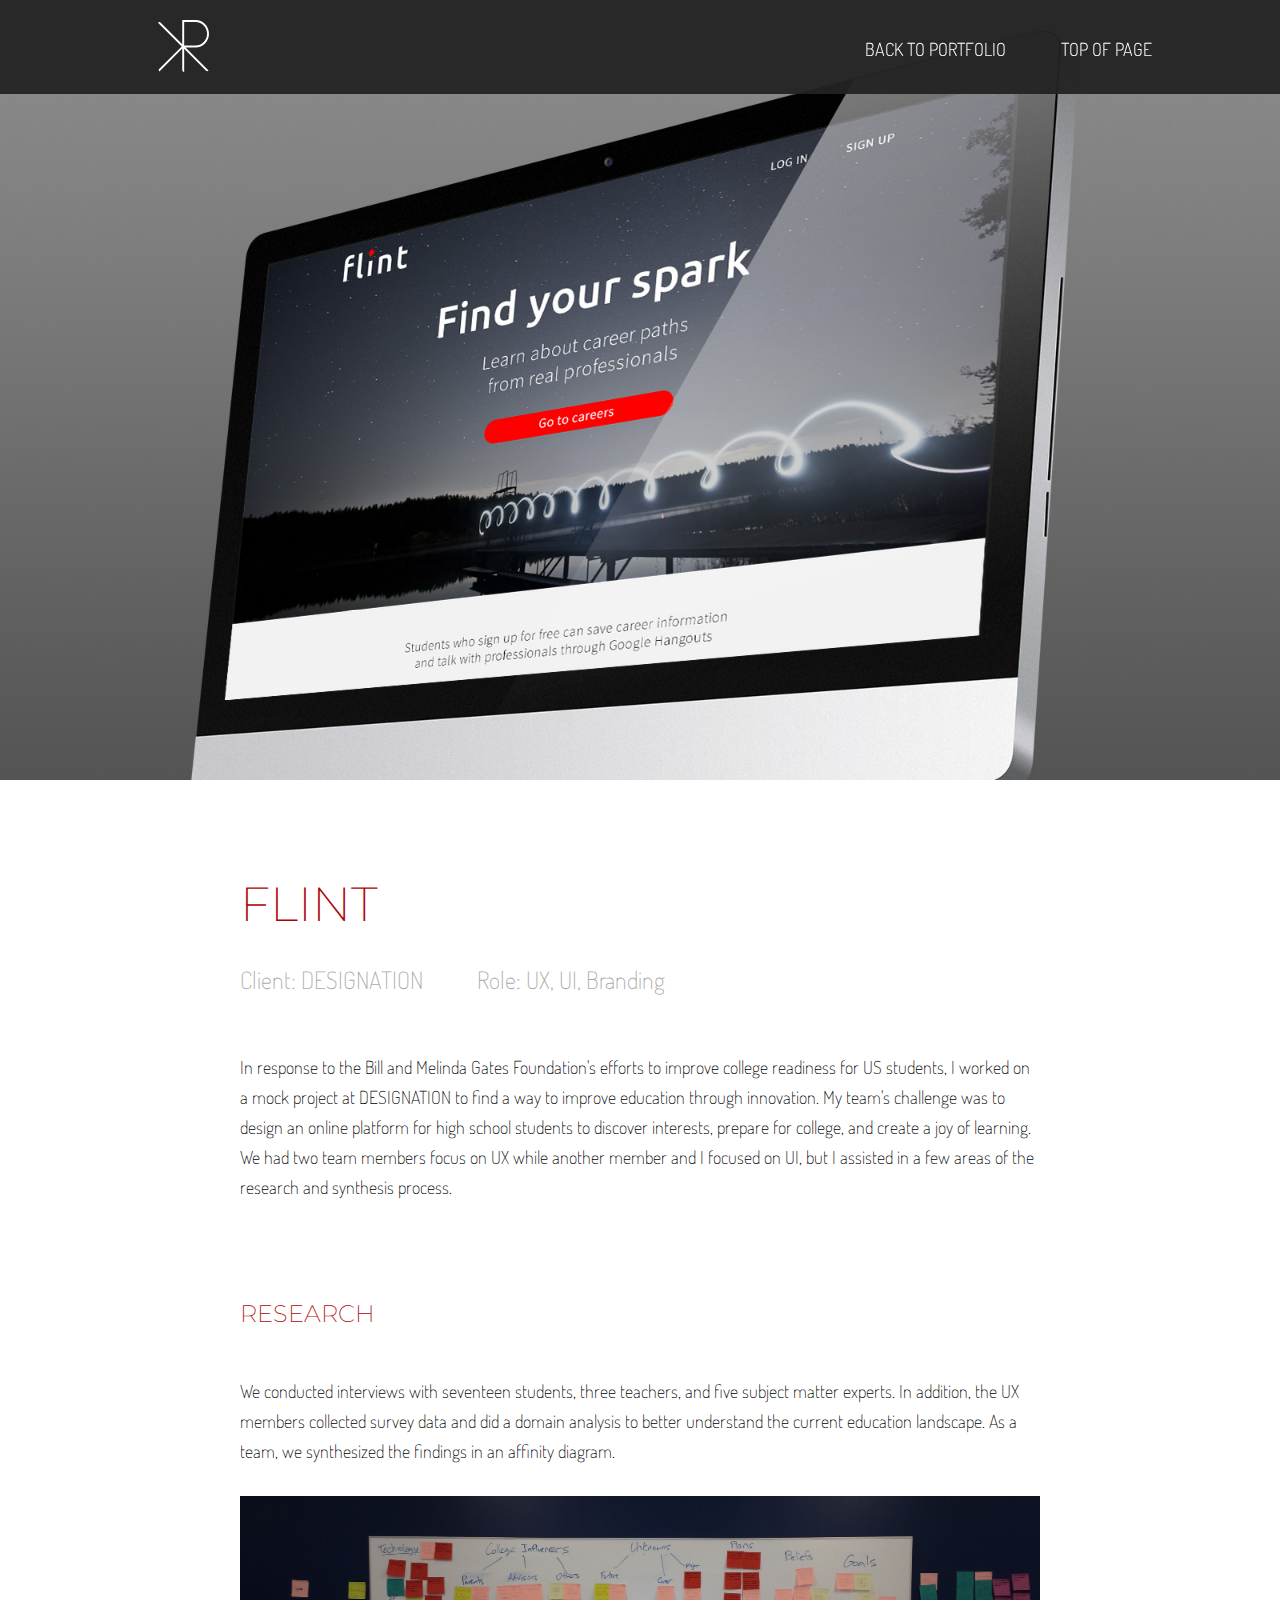
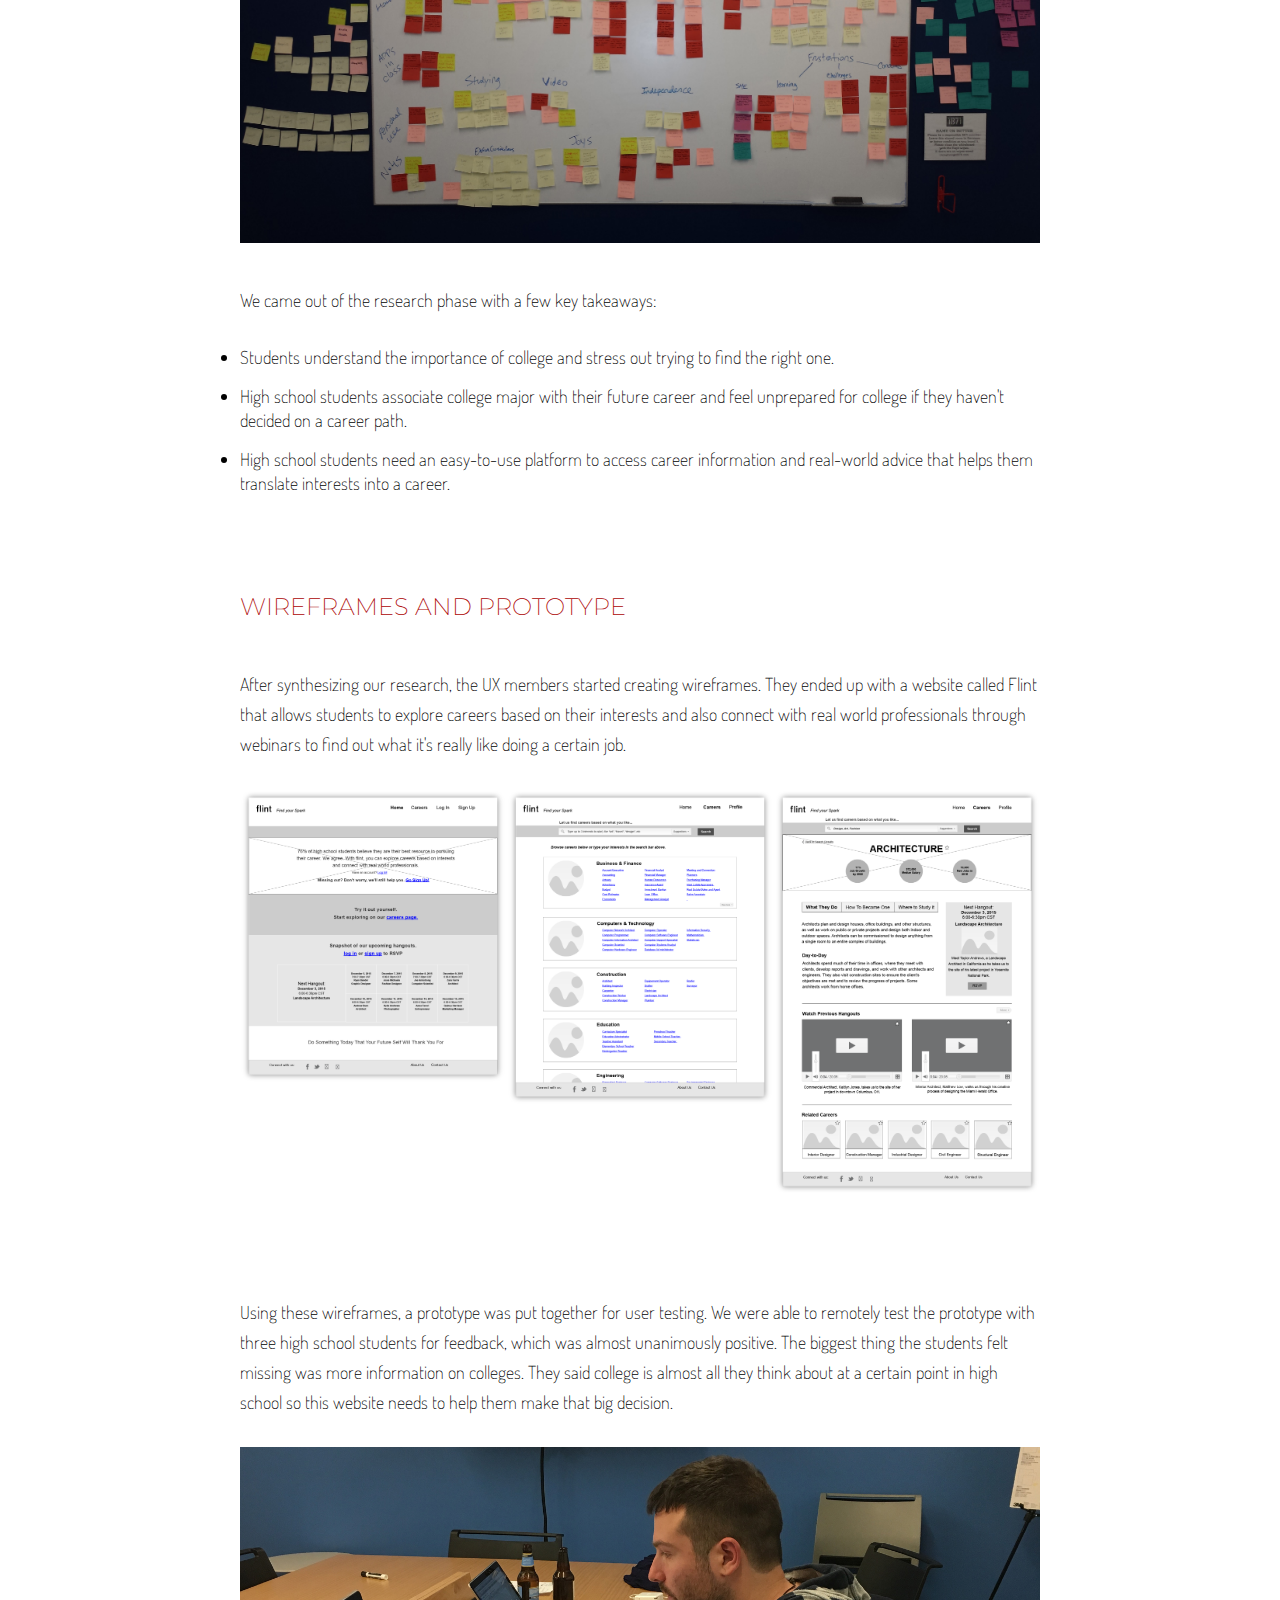
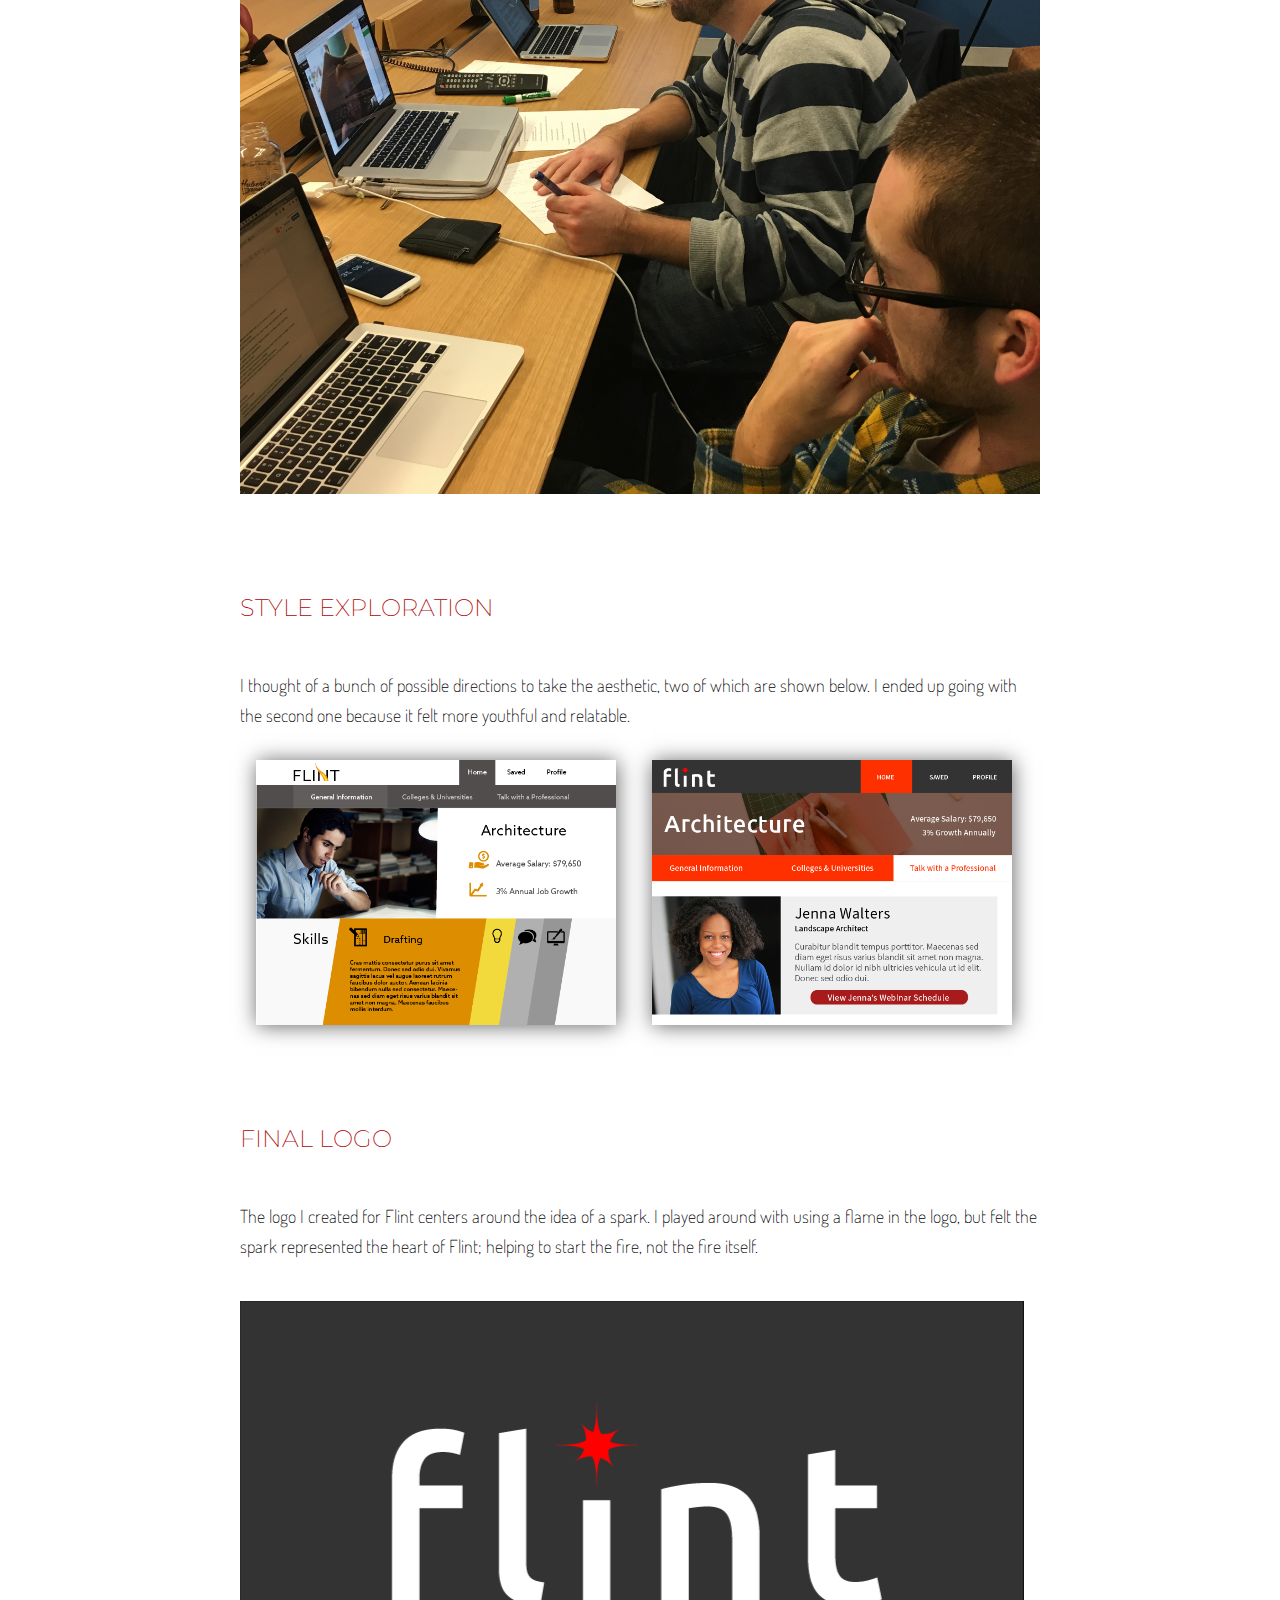
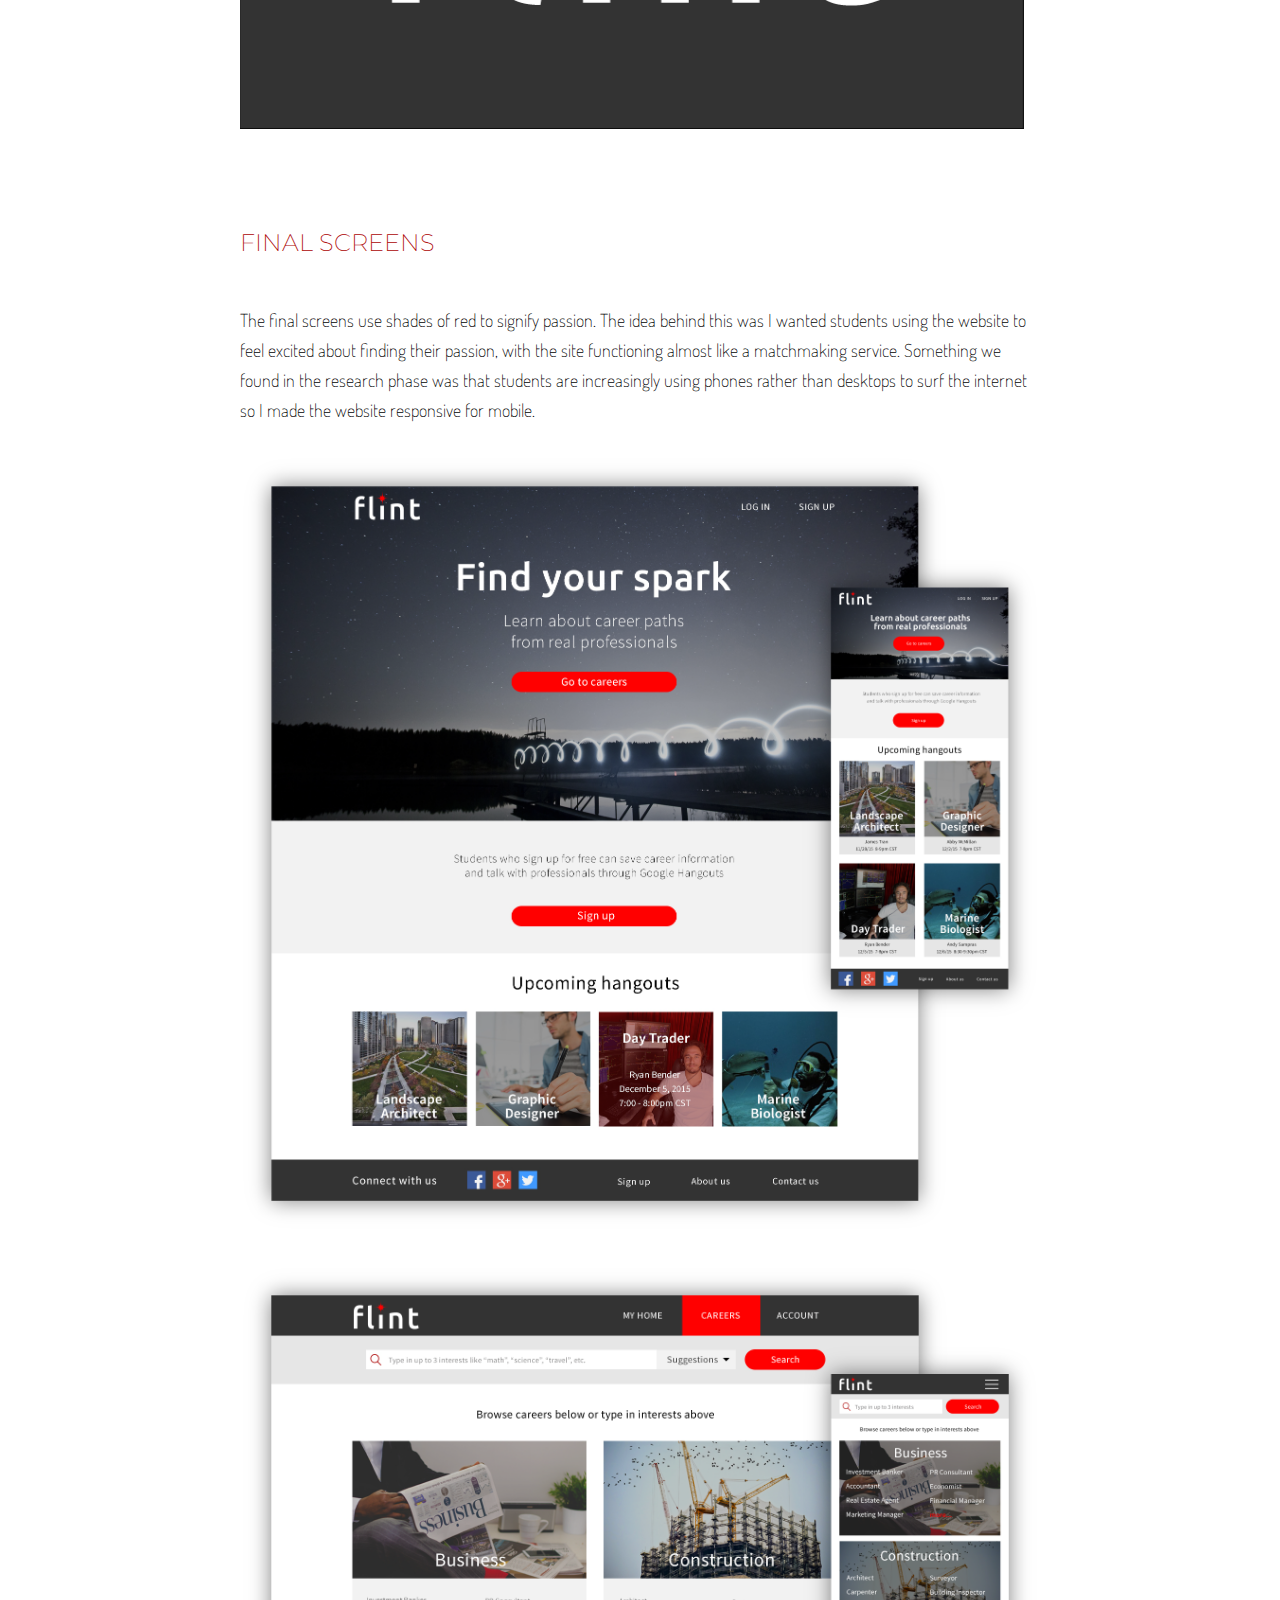
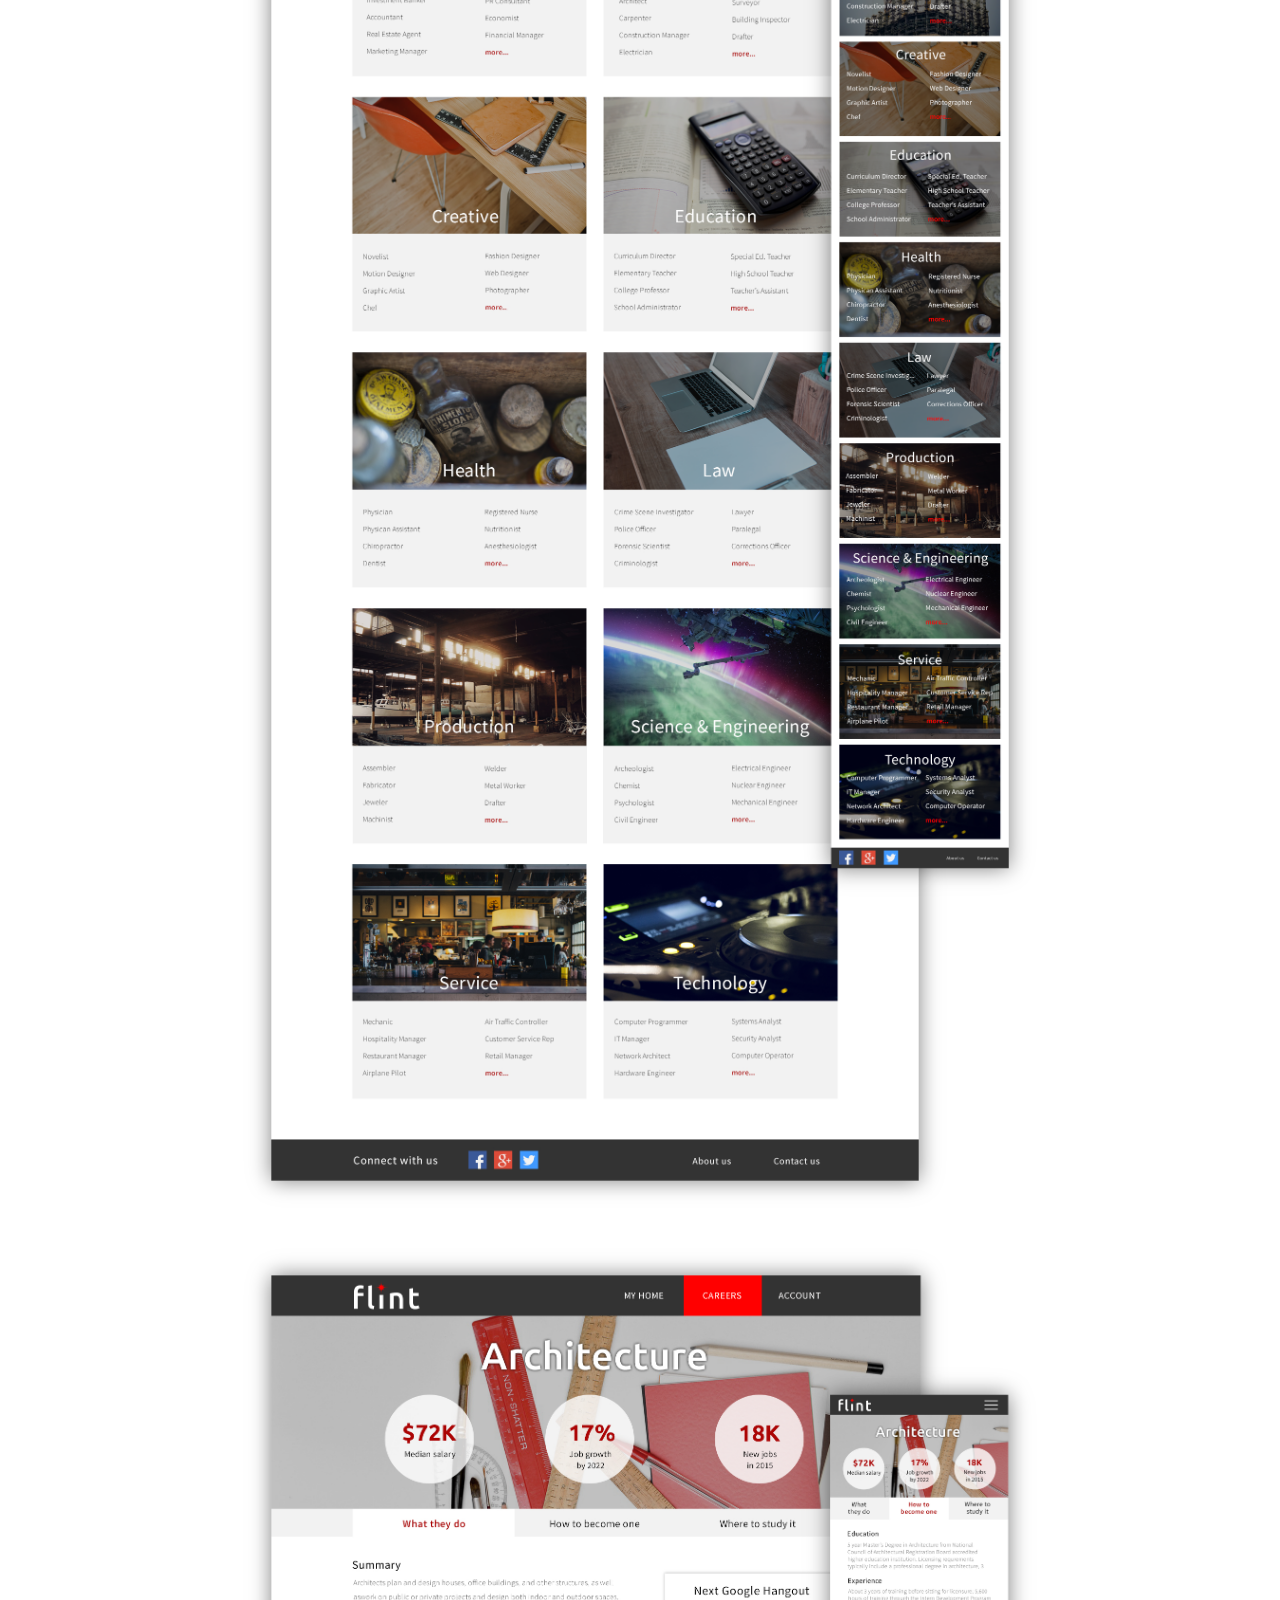
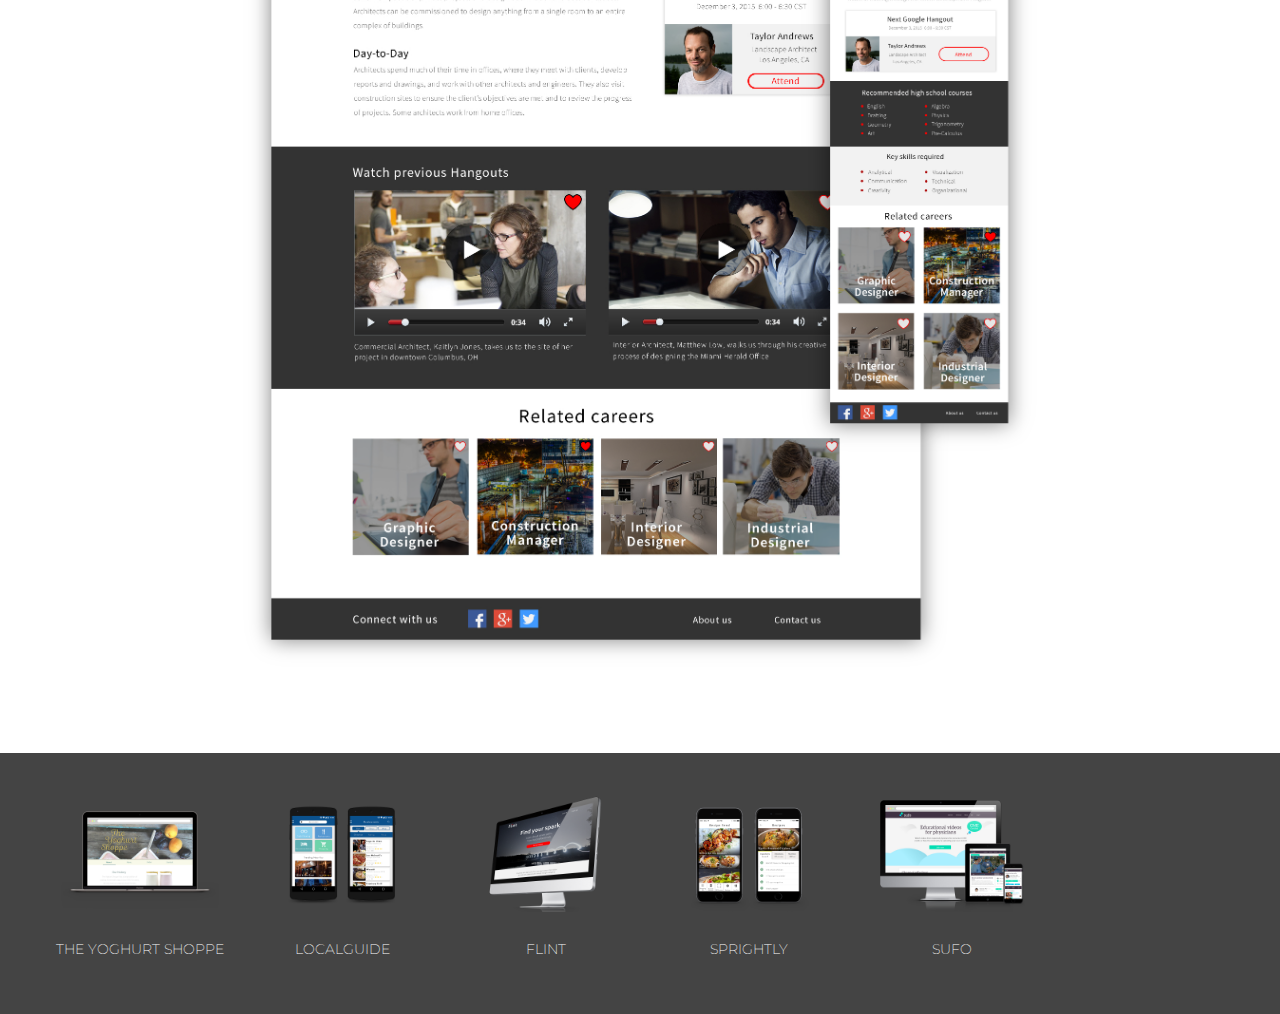
==== commit ee885f44: "grammar changes" ====
--- a/flint.html
+++ b/flint.html
@@ -87,7 +87,7 @@
                 </figure>
                 <h2>Final screens</h2>
                 <p>
-                    The final screens use shades of red to signify passion. The idea behind this was I wanted students using the website to feel excited about finding their passion, functioning almost like a matchmaking service. Something we found in the research phase was that students are increasingly using phones more than desktops to surf the internet so I made the website responsive for mobile.
+                    The final screens use shades of red to signify passion. The idea behind this was I wanted students using the website to feel excited about finding their passion, with the site functioning almost like a matchmaking service. Something we found in the research phase was that students are increasingly using phones rather than desktops to surf the internet so I made the website responsive for mobile.
                 </p>
                 <div class="mockups">
                     <img src="images/flint_landing.png" alt="">
--- a/css/styles.css
+++ b/css/styles.css
@@ -689,6 +689,46 @@
 	color: #634465;
 }
 
+#sufoTiles img {
+	width: 100%;
+	margin-bottom: 40px;
+}
+
+#sufoDesktop img {
+	width: 100%;
+	margin-top: 50px;
+}
+
+.sufoMockups {
+	margin-bottom: 100px;
+}
+
+.sufoMockups img:first-child {
+	width: 48%;
+	float: left;
+	box-shadow: 1px 1px 20px #666;
+}
+
+.sufoMockups img:nth-child(2) {
+	width: 48%;
+	float: right;
+	box-shadow: 1px 1px 20px #666;
+}
+
+#sufoTablets img {
+	width: 100%;
+}
+
+#sufoPhones img {
+	width: 100%;
+}
+
+#sufoGuide img {
+	width: 100%;
+	box-shadow: 1px 1px 20px #666;
+	margin-bottom: 100px;
+}
+
 /*---------------------- Portfolio Nav Styles -----------------*/
 
 #portfolioNav {
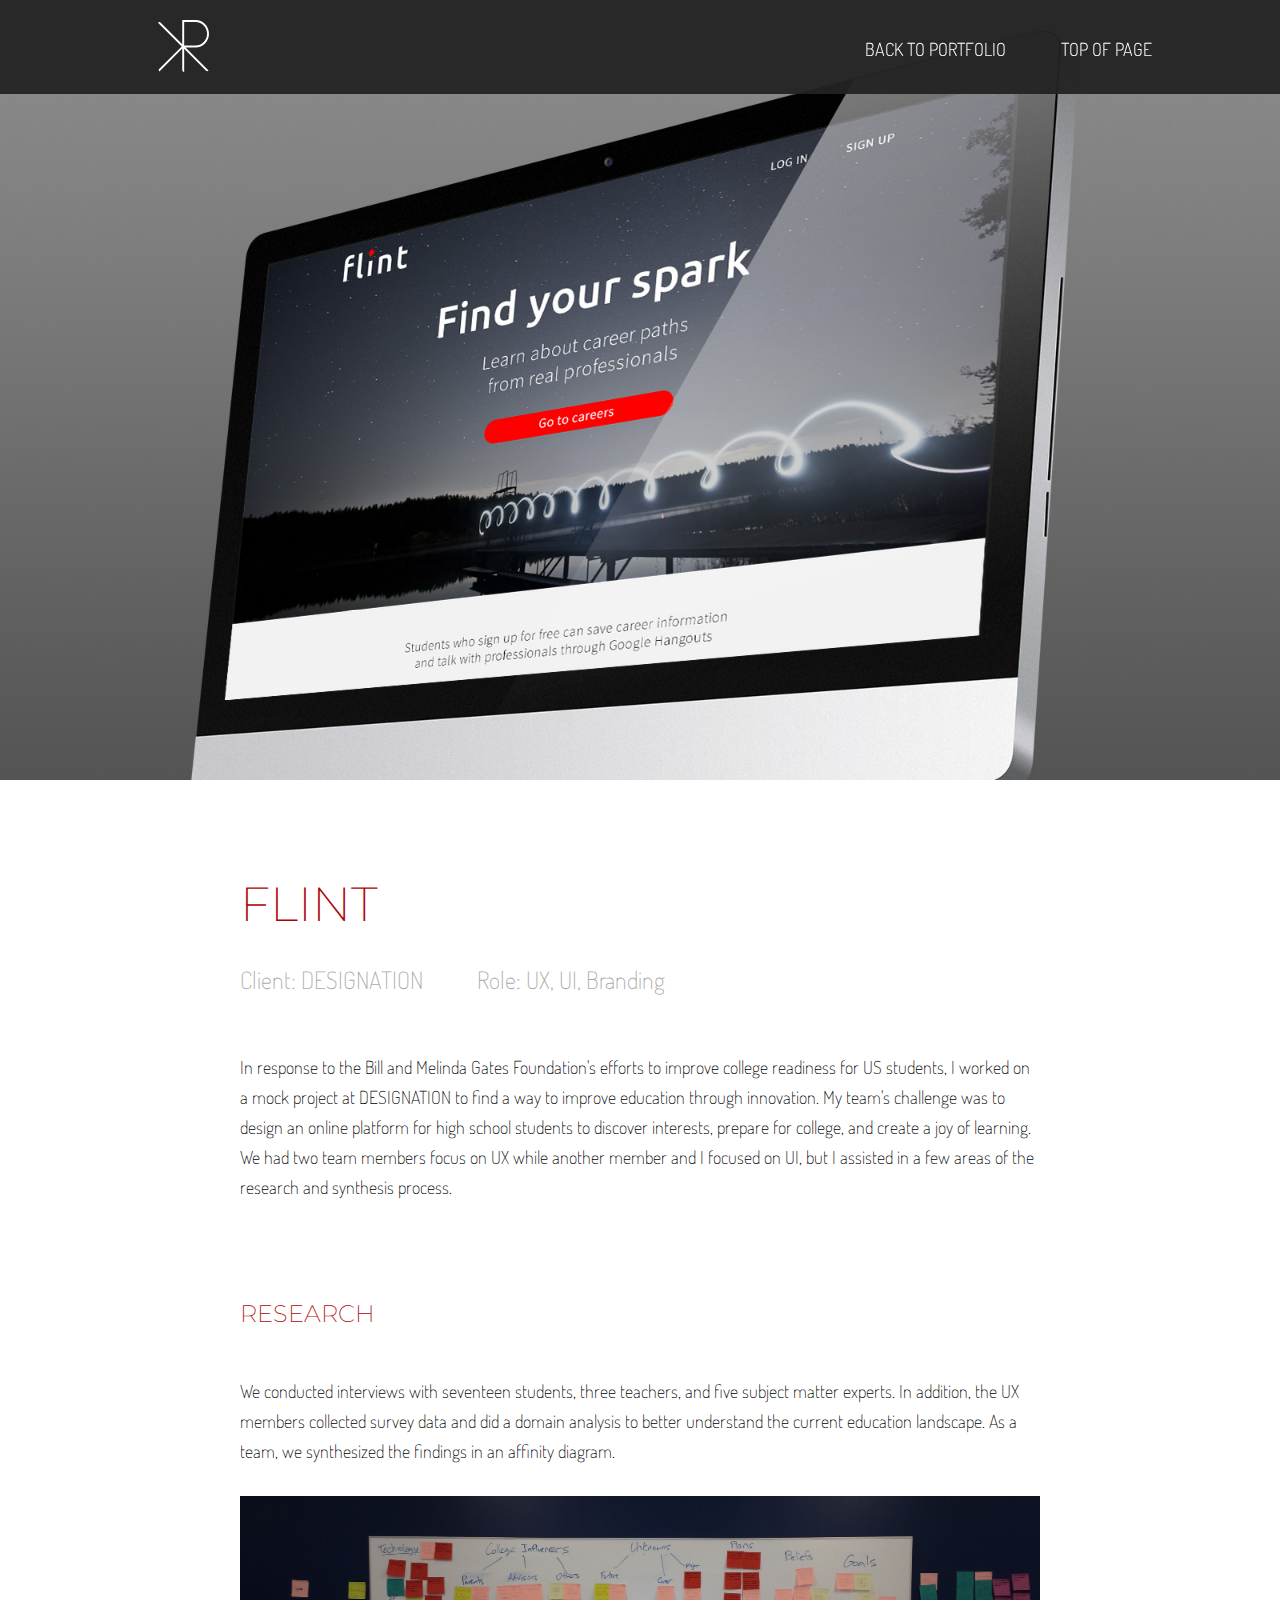
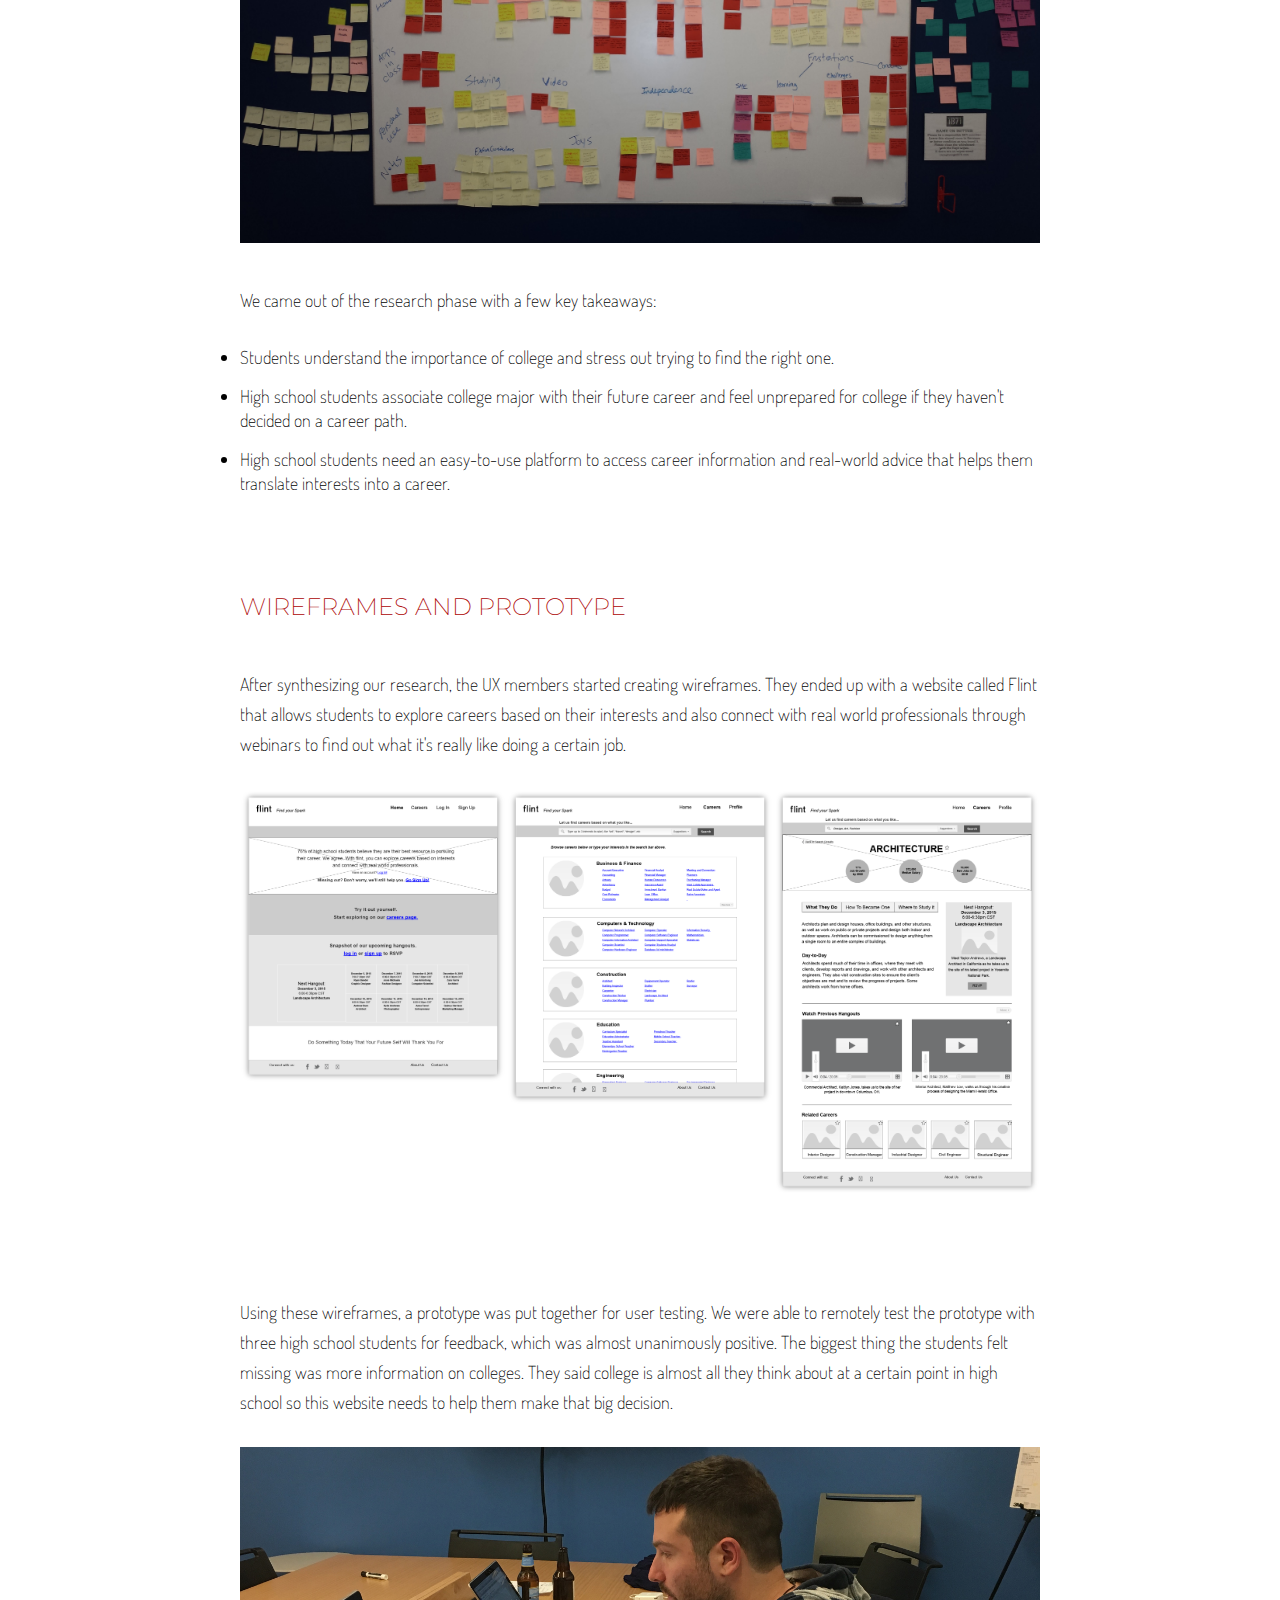
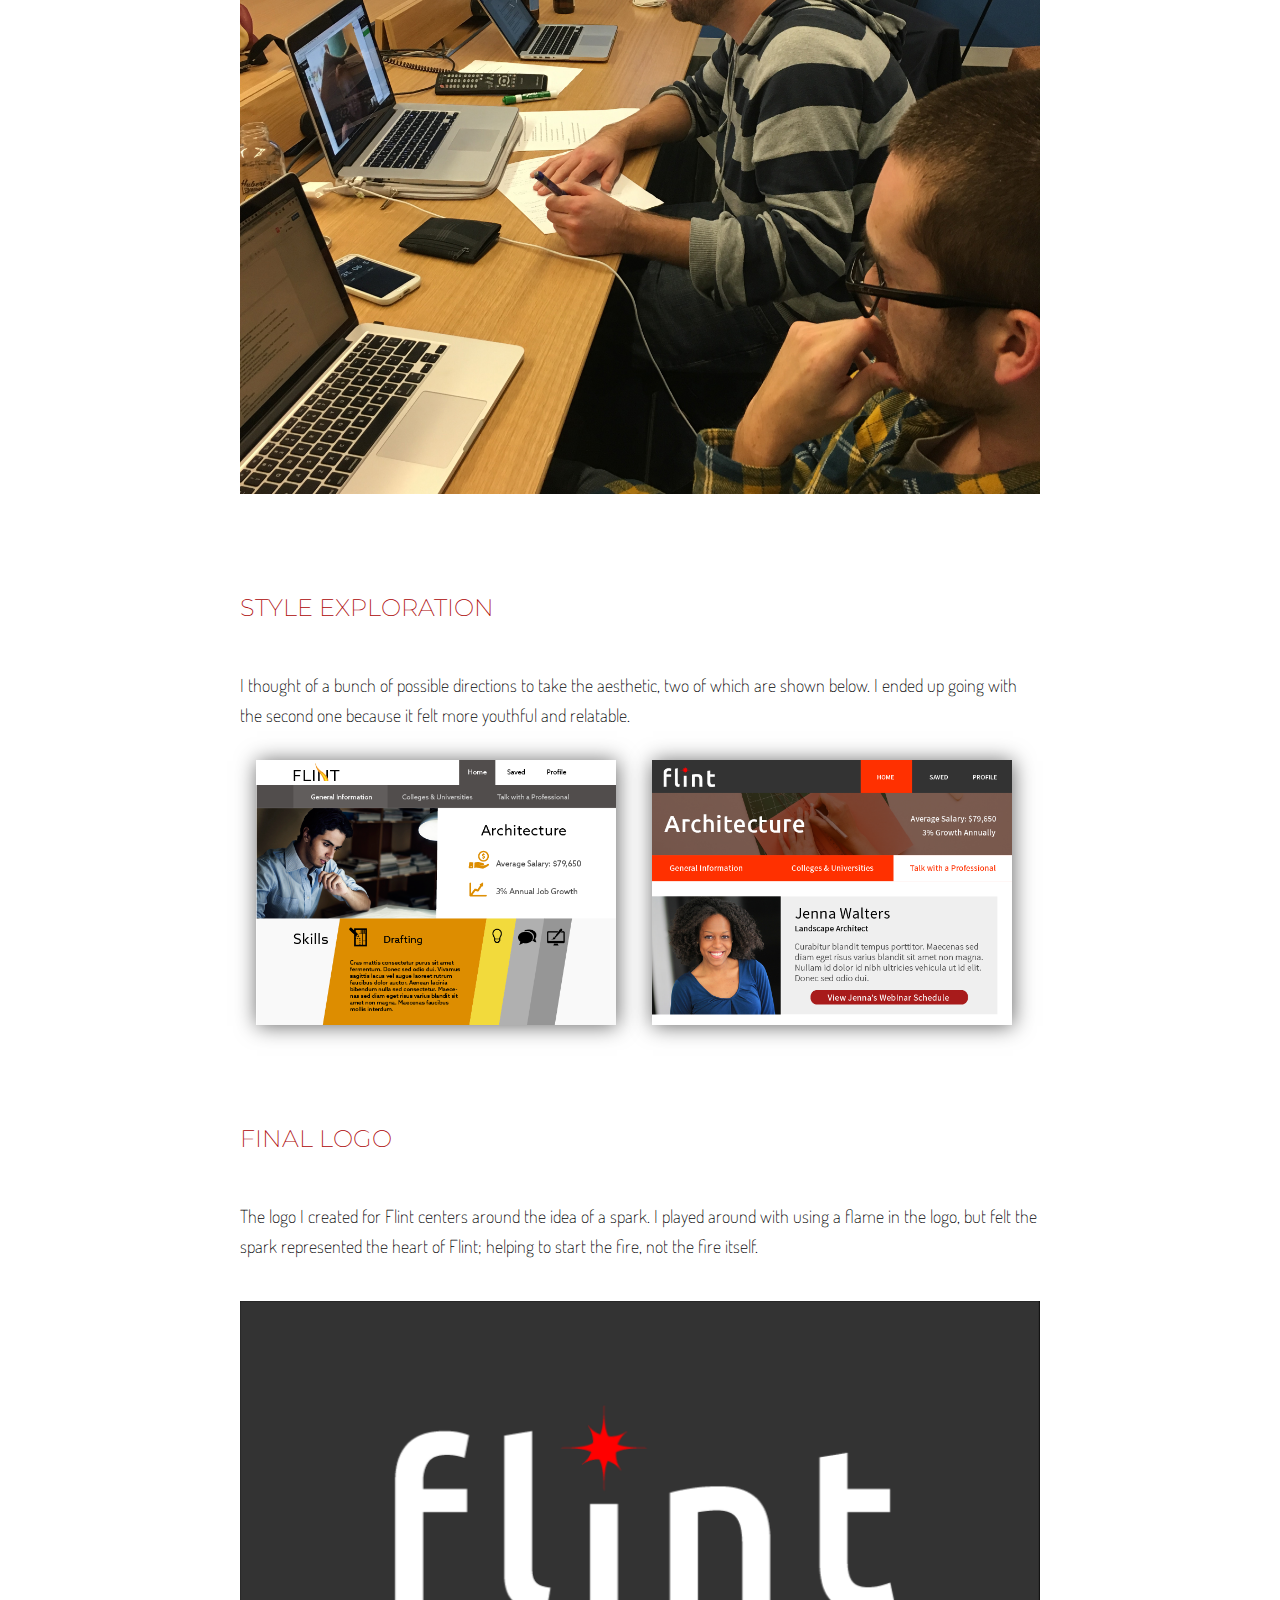
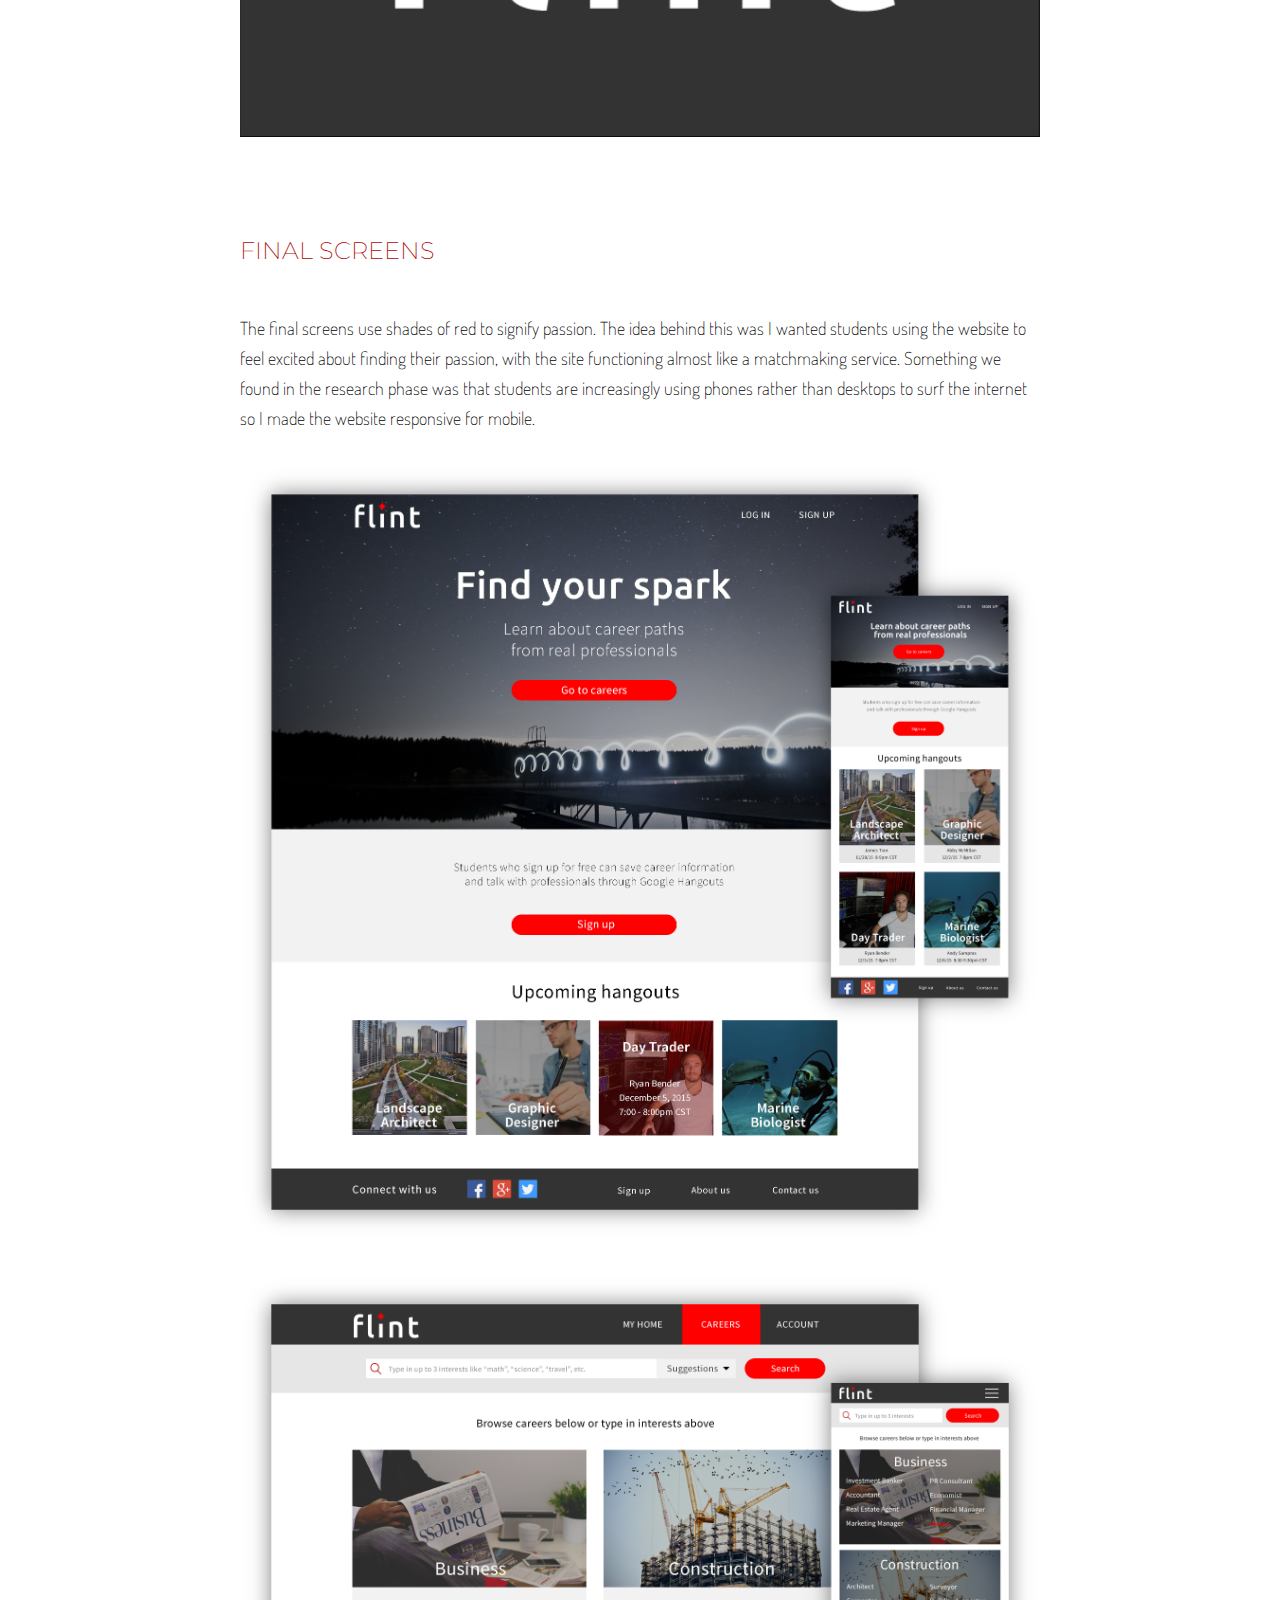
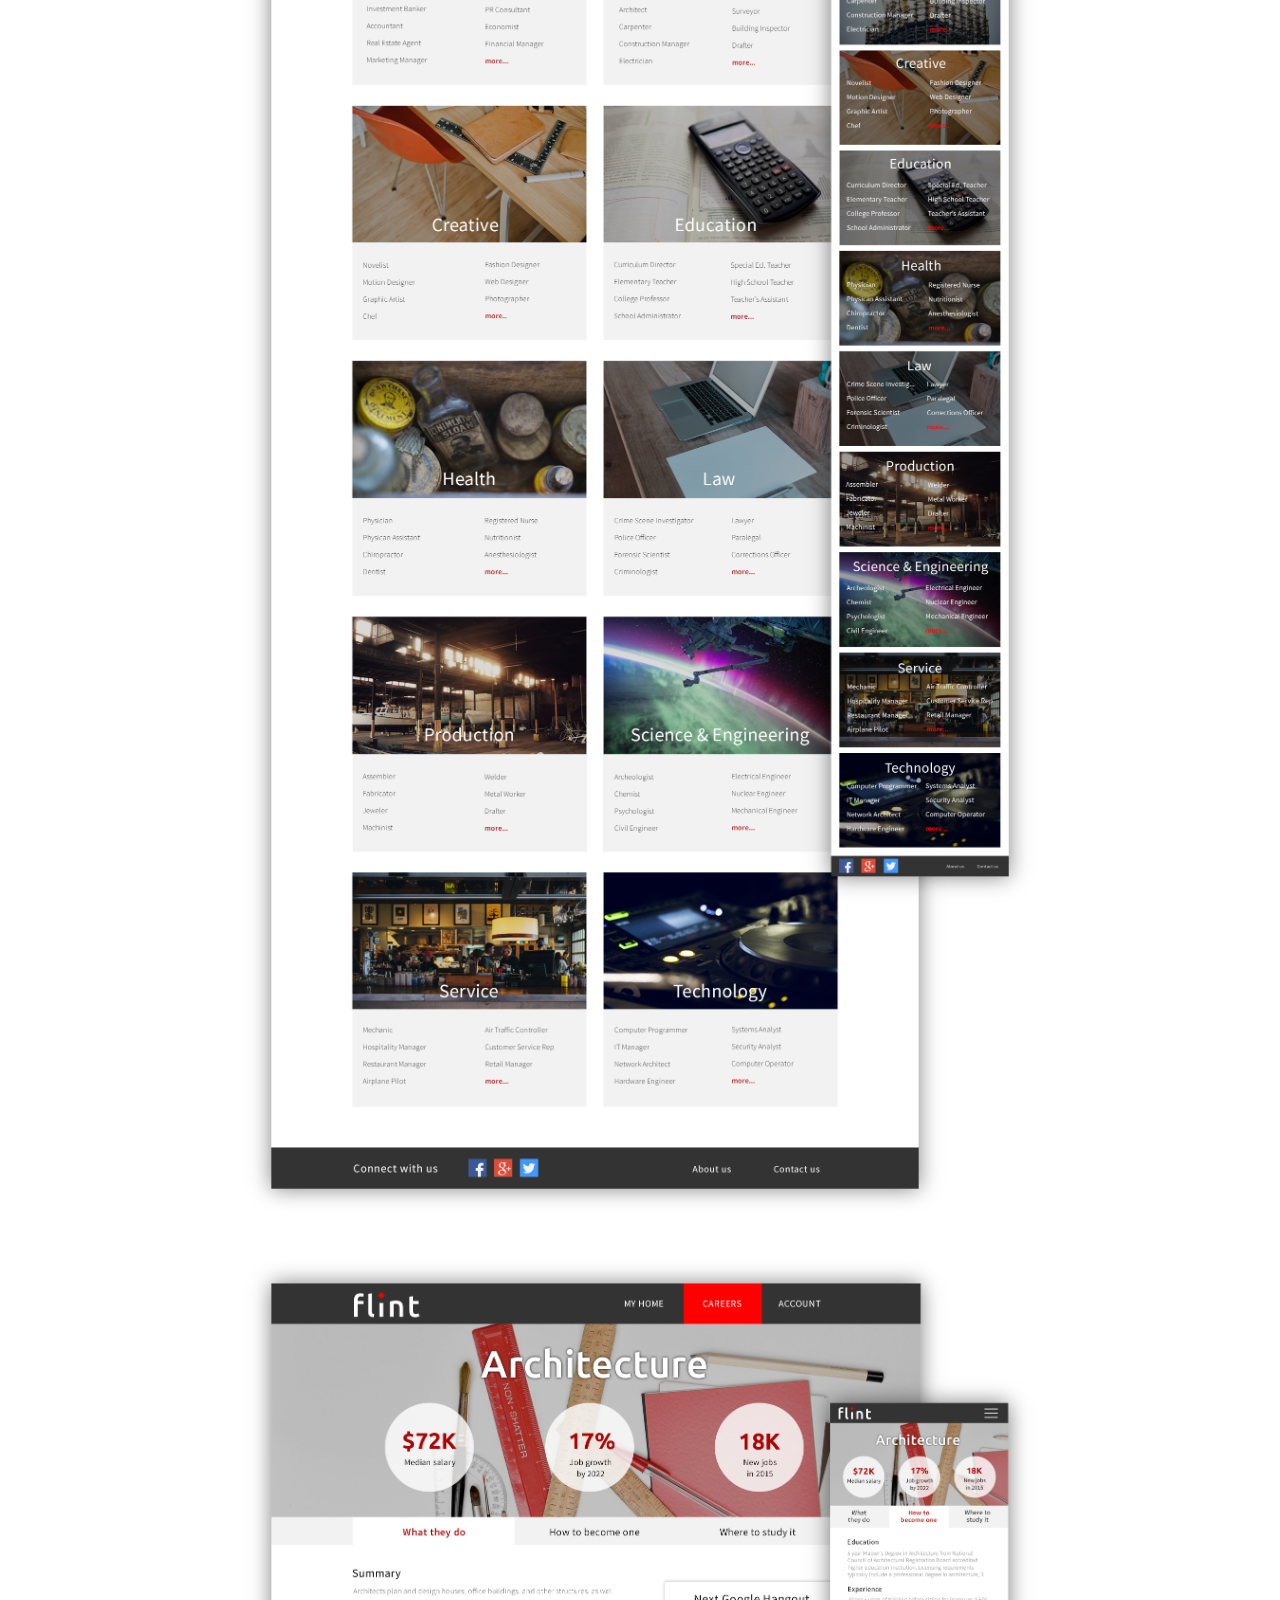
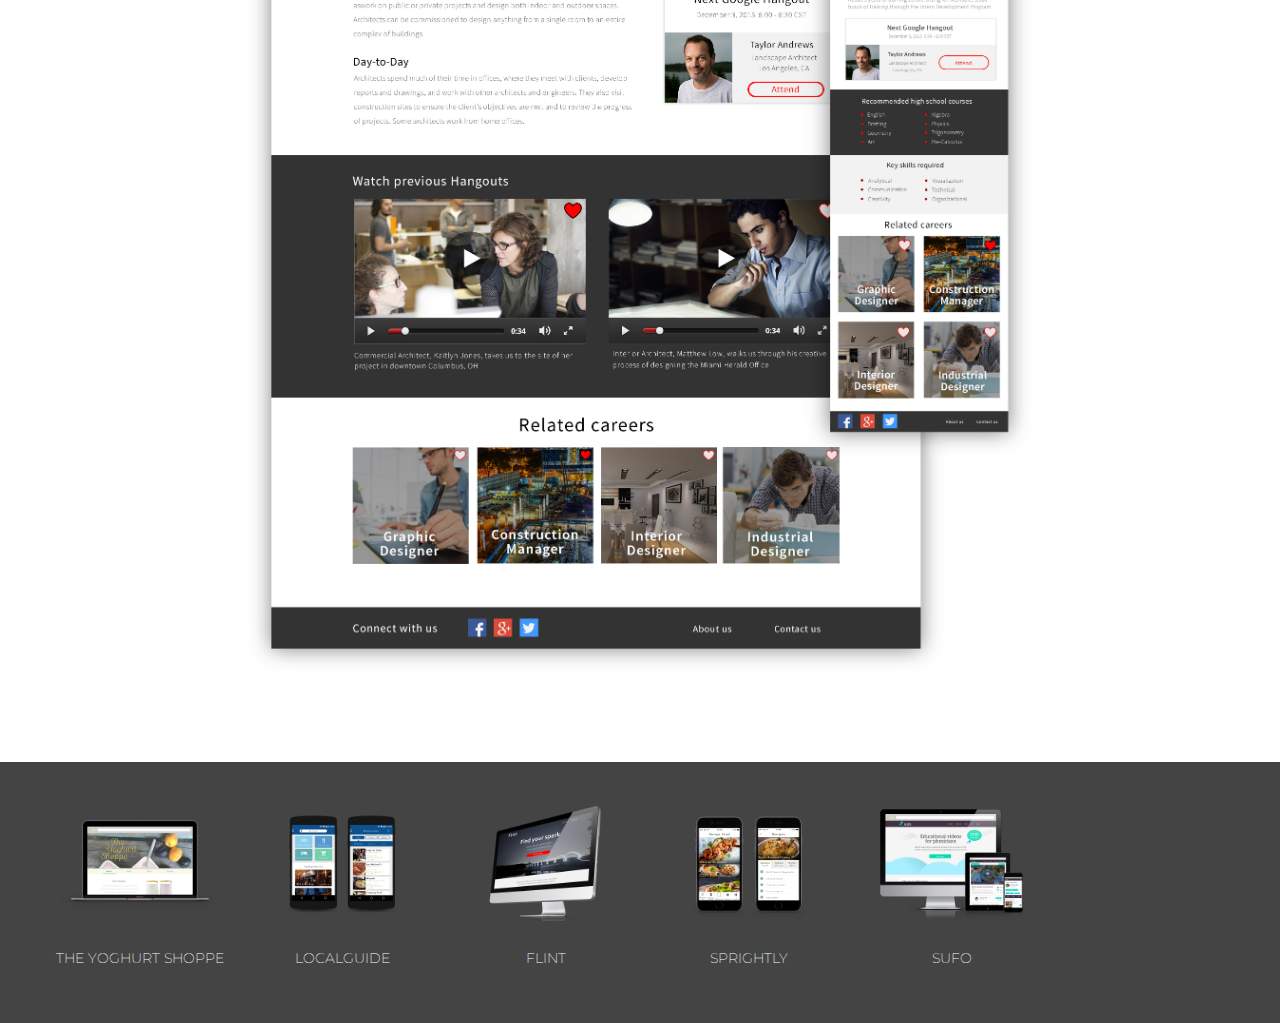
==== commit ab2d4b40: "added viewport tags" ====
--- a/flint.html
+++ b/flint.html
@@ -2,6 +2,7 @@
 <html lang="en">
 <head>
 	<meta charset="utf-8">
+    <meta name="viewport" content="width=device-width, initial-scale=1">
 	<title>KRG > Flint</title>
 	<link href="css/reset.css" rel="stylesheet">
     <link href="css/styles.css" rel="stylesheet">
--- a/css/styles.css
+++ b/css/styles.css
@@ -20,6 +20,12 @@
 	max-width: 800px;
 	margin: 0 auto;
 	position: relative;
+}
+
+@media (max-width: 850px) {
+	.articleContent {
+	width: 90%;
+}
 }
 
 /* --------------- Header Styles ---------------- */
@@ -123,6 +129,16 @@
 	background: #000;
 }
 
+@media (max-width: 870px) {
+	#filler {
+		height: 30px;
+	}
+}
+
+#gif {
+	background: #292929;
+}
+
 #gif img{
 	width: 100%;
 }
@@ -207,16 +223,9 @@
 }
 
 .hoverIcon {
-	width: 33%;
-	display: inline-block;
-	position: relative;
-}
-
-@media (max-width: 870px) {
-
-	.hoverIcon {
-		width: 30%;
-	}
+	width: 32%;
+	display: inline-block;
+	position: relative;
 }
 
 .hoverIcon img {
@@ -243,6 +252,7 @@
 	text-align: center;
 	text-transform: uppercase;
 	font-family: 'Montserrat', sans-serif;
+	line-height: 14px;
 	color: #DDD031;
 	margin-top: 25px;
 }
@@ -255,7 +265,6 @@
 
 #headshot {
 	position: fixed;
-	bottom: 2px;
 	z-index: -1;
 }
 
@@ -263,7 +272,8 @@
 	width: 100%;
 }
 
-#mask img {
+#mask {
+	vertical-align: top;
 	width: 100%;
 }
 
@@ -271,7 +281,6 @@
 
 #portfolio {
 	background: #222;
-	margin-top: -2px;
 	padding-top: 110px;
 	color: #fff;
 }
@@ -358,6 +367,7 @@
 /*--------------Contact Styles--------------------*/
 
 #contact {
+	vertical-align: top;
 	background: #333;
 	padding-top: 140px;
 	padding-bottom: 150px;
@@ -449,6 +459,7 @@
 }
 
 footer img {
+	vertical-align: top;
 	width: 100%;
 }
 
@@ -480,6 +491,30 @@
 	padding-bottom: 50px;
 }
 
+@media (max-width: 1150px) {
+	article {
+		top: 620px;
+	}
+}
+
+@media (max-width: 920px) {
+	article {
+		top: 460px;
+	}
+}
+
+@media (max-width: 700px) {
+	article {
+		top: 330px;
+	}
+}
+
+@media (max-width: 500px) {
+	article {
+		top: 220px;
+	}
+}
+
 article h1 {
 	font-family: 'Montserrat', sans-serif;
 	text-transform: uppercase;
@@ -493,6 +528,7 @@
 	font-size: 24px;
 	margin-top: 100px;
 	margin-bottom: 50px;
+	clear: both;
 }
 
 article h3 {
@@ -501,6 +537,13 @@
 	display: inline-block;
 	margin-right: 50px;
 	margin-bottom: 60px;
+}
+
+@media (max-width: 510px) {
+	article h3 {
+		width: 40%;
+		margin-right: 20px;
+	}
 }
 
 article p {
@@ -570,6 +613,26 @@
 	width: 55%;
 }
 
+@media (max-width: 780px) {
+	#arianaPic {
+		display: inline-block;
+		width: 100%;
+	}
+
+	#arianaPic img {
+		display: block;
+		width: 60%;
+		margin: 0 auto;
+	}
+
+	#arianaText {
+		float: left;
+		width: 100%;
+		margin-top: 10px;
+		margin-bottom: 100px;
+	}
+}
+
 #arianaText ul {
 	list-style-type: disc;
 }
@@ -628,7 +691,7 @@
 	margin: 0 2%;
 }
 
-#flintLogo {
+#flintLogo img {
 	width: 100%;
 }
 
@@ -736,6 +799,30 @@
 	top: 780px;
 	background: #444;
 	padding: 40px;
+}
+
+@media (max-width: 1150px) {
+	#portfolioNav {
+		top: 620px;
+	}
+}
+
+@media (max-width: 920px) {
+	#portfolioNav {
+		top: 460px;
+	}
+}
+
+@media (max-width: 700px) {
+	#portfolioNav {
+		top: 330px;
+	}
+}
+
+@media (max-width: 500px) {
+	#portfolioNav {
+		top: 220px;
+	}
 }
 
 #portfolioNav li {
@@ -759,5 +846,16 @@
 	color: #FFF;
 }
 
-
-
+@media (max-width: 870px) {
+	#portfolioNav li {
+	margin-bottom: 50px;
+	width: 32%;
+	}
+
+	#portfolioNav li img {
+	margin-bottom: 10px;
+}
+}
+
+
+
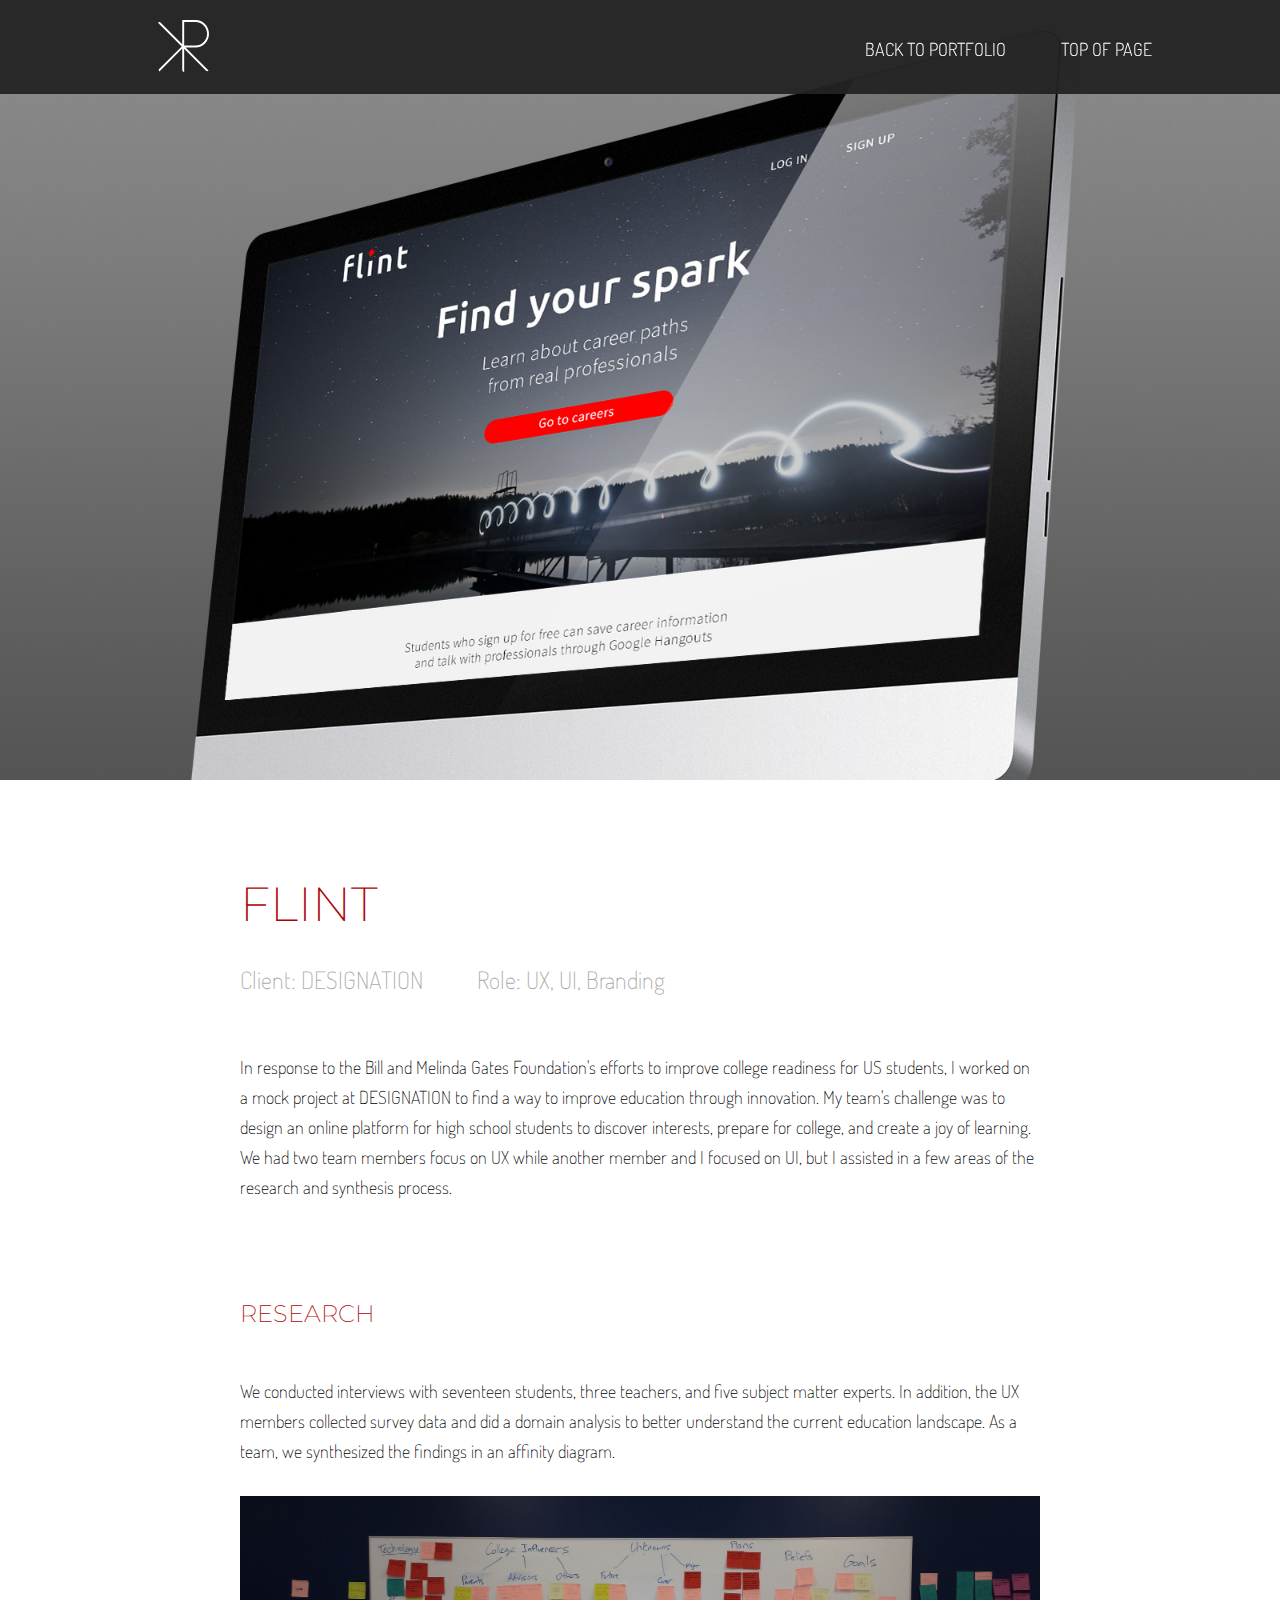
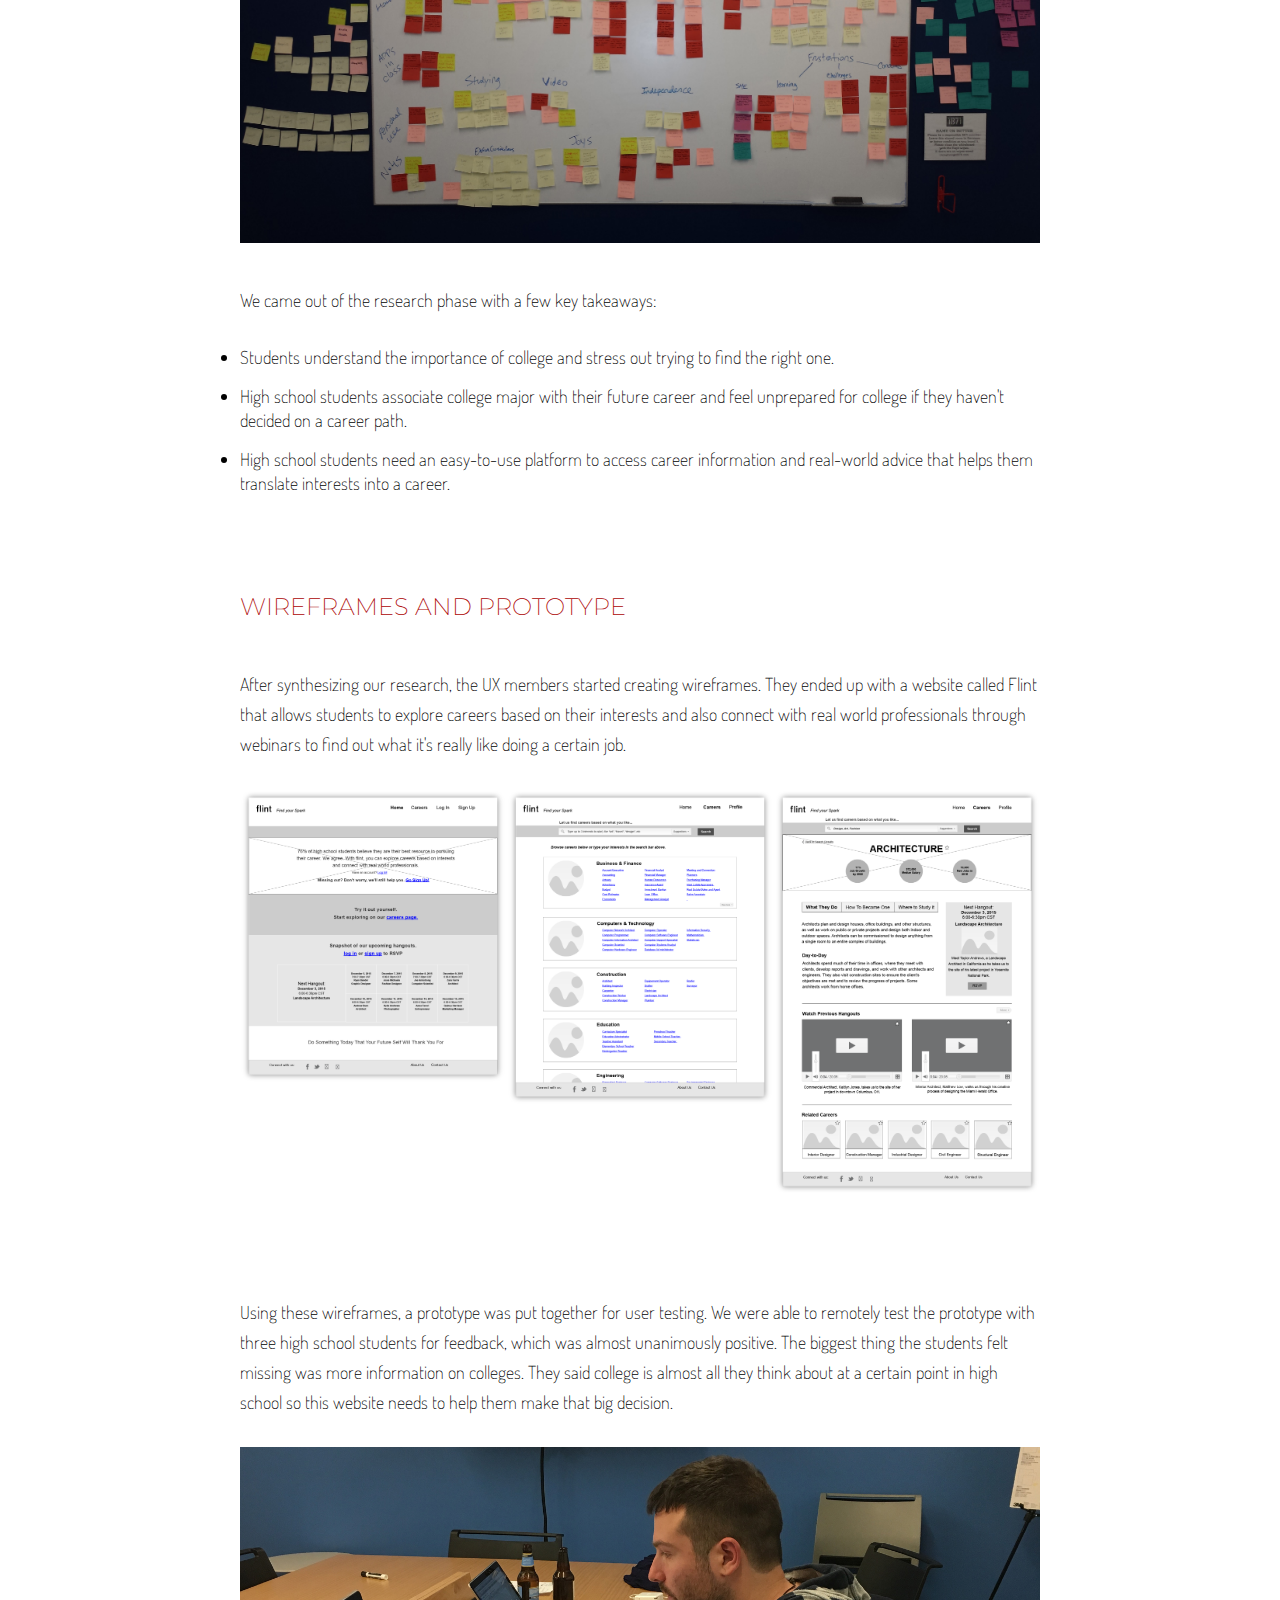
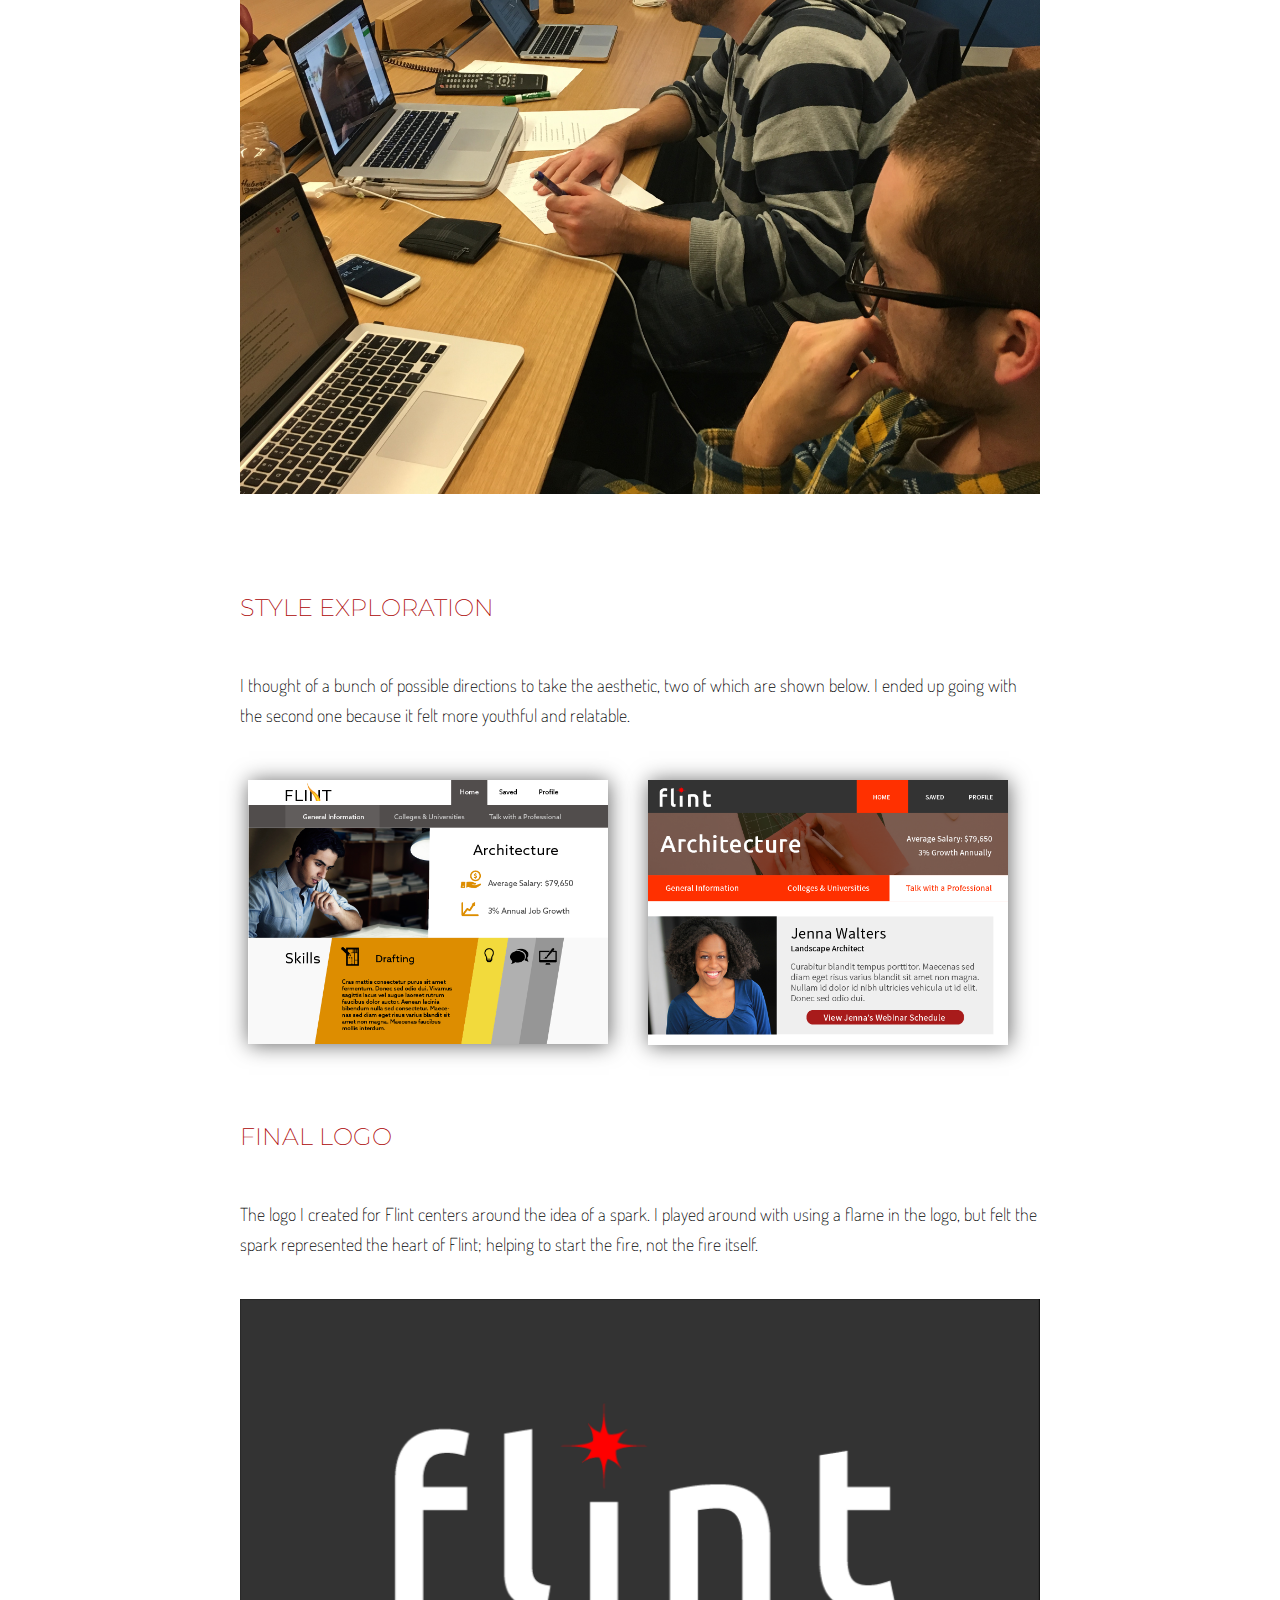
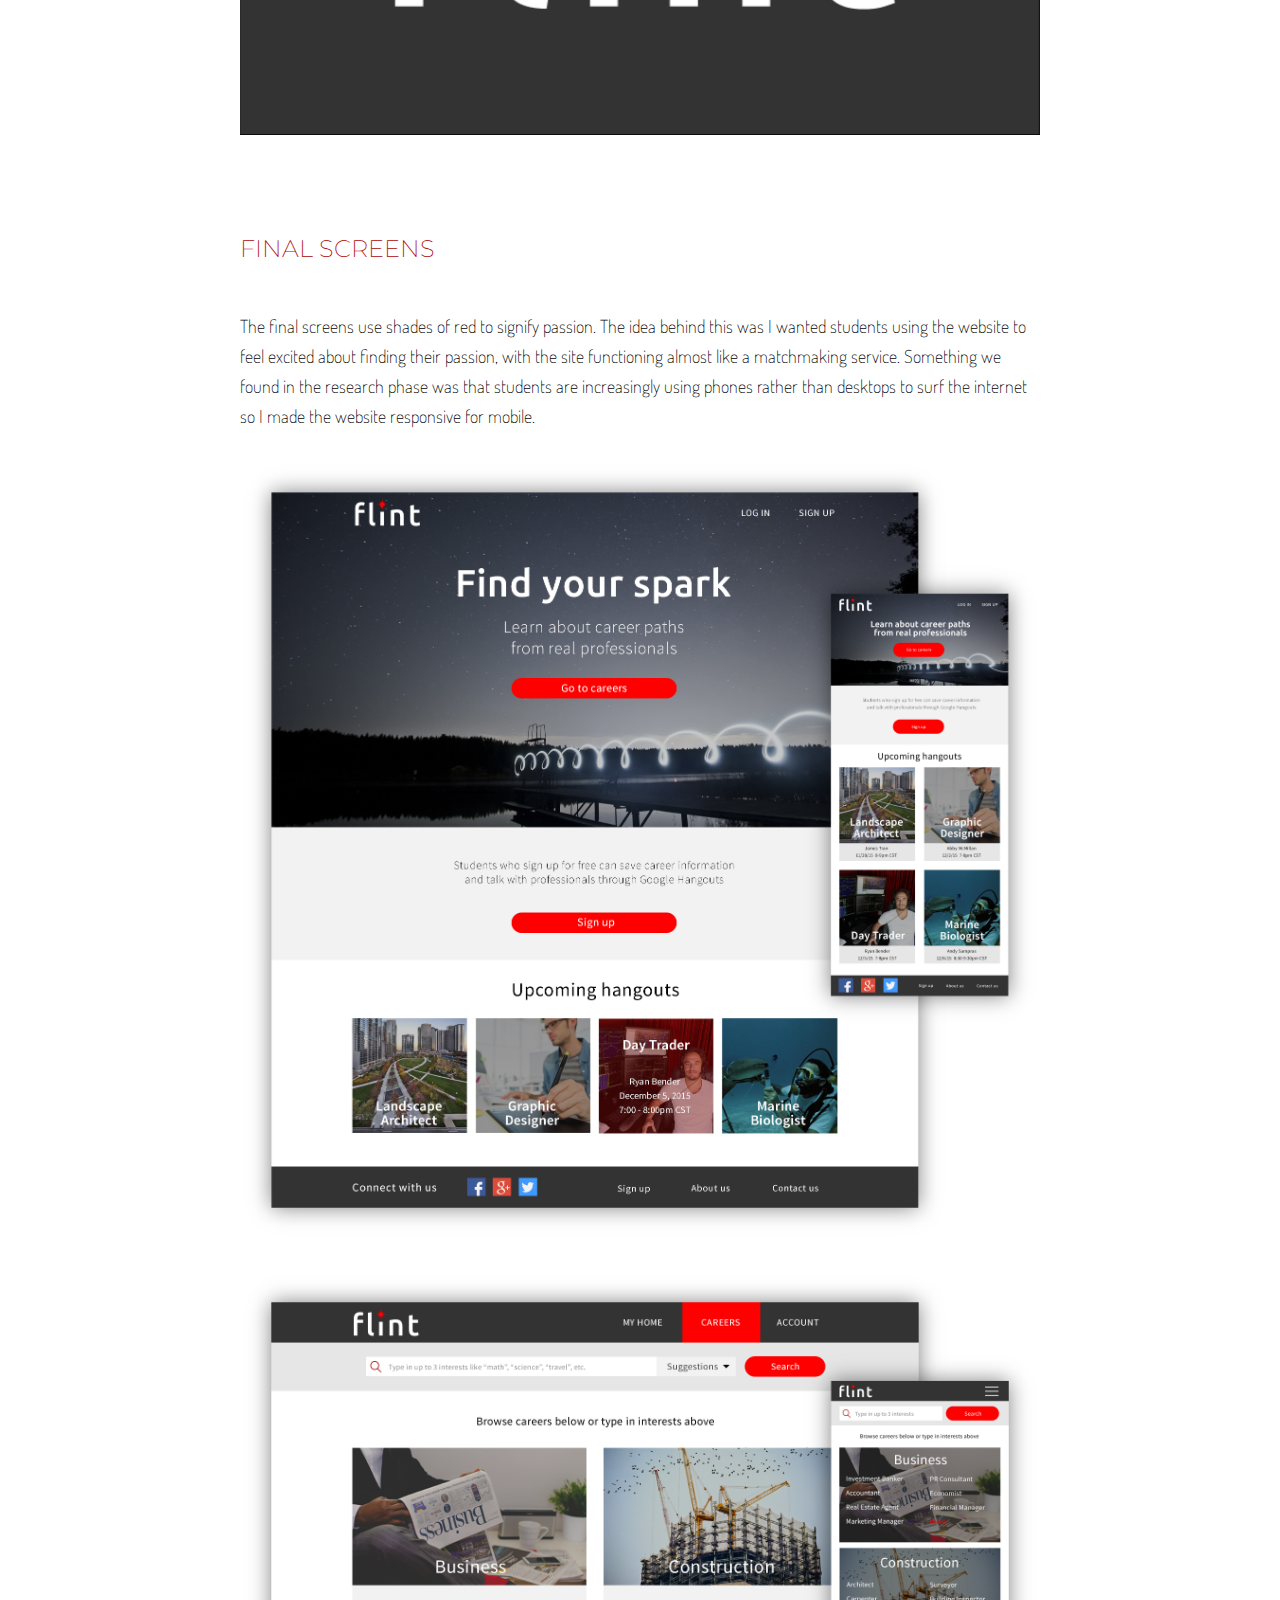
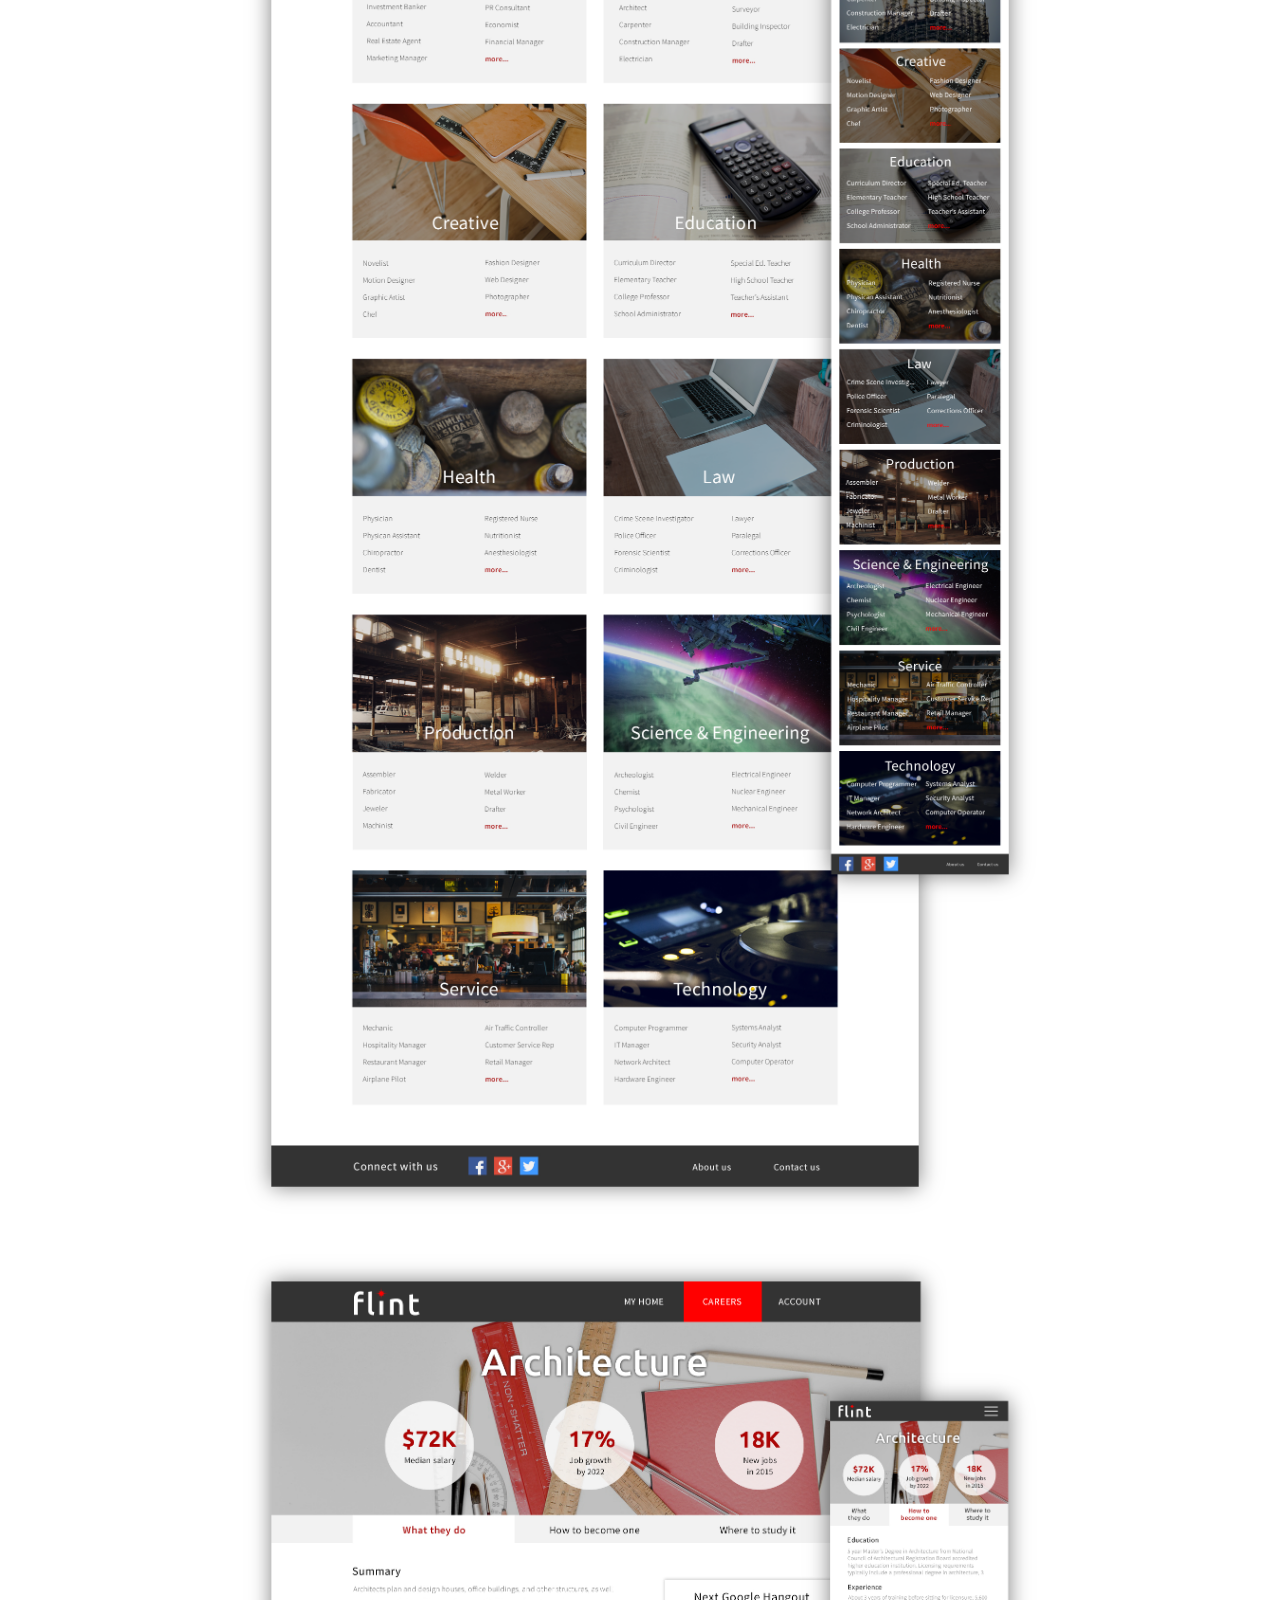
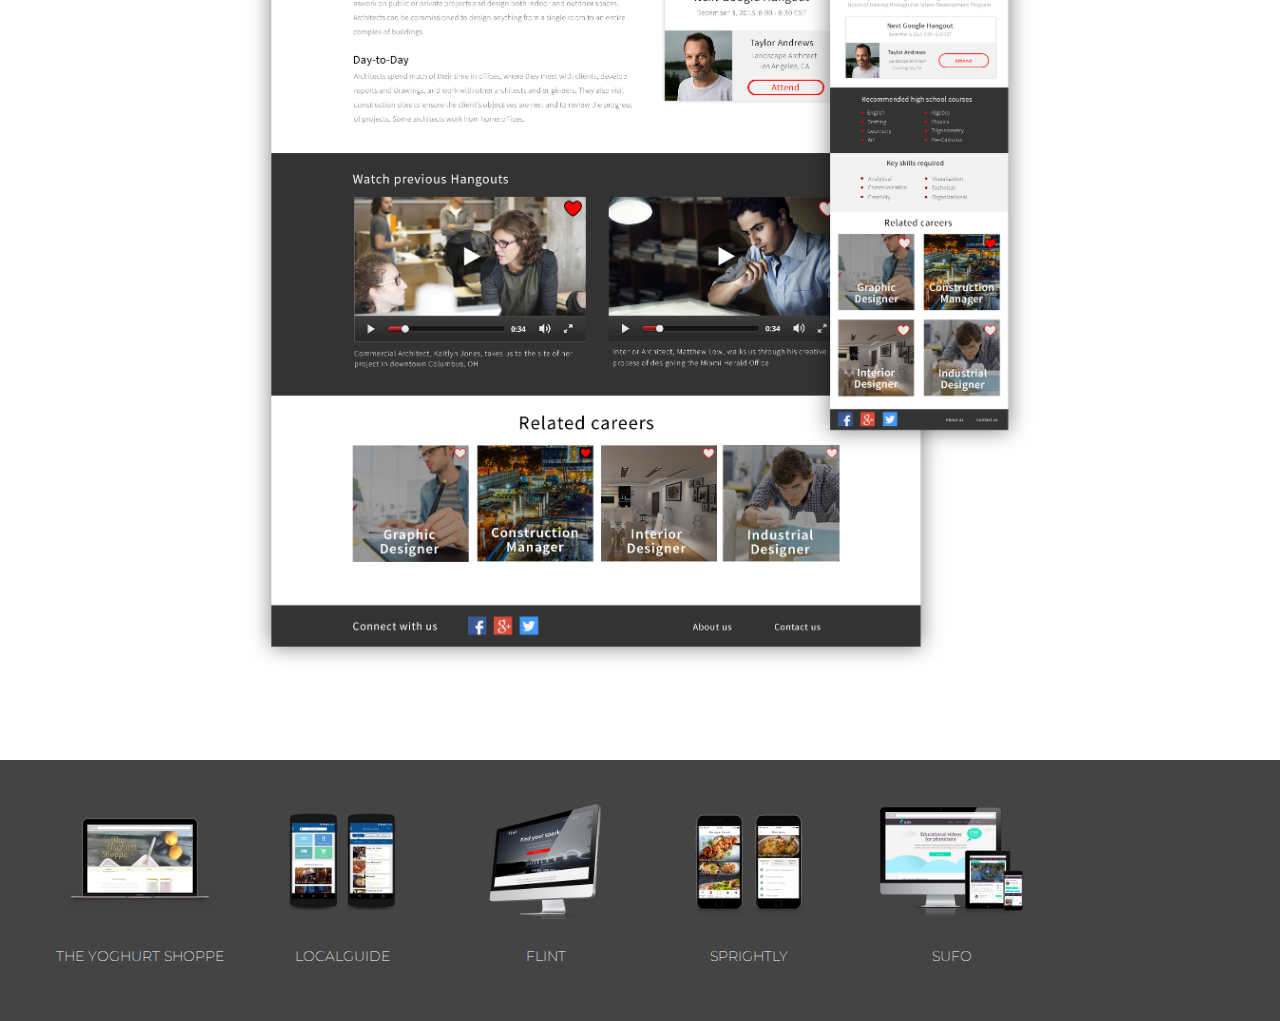
==== commit 2f715117: "added fluidbox" ====
--- a/flint.html
+++ b/flint.html
@@ -6,6 +6,7 @@
 	<title>KRG > Flint</title>
 	<link href="css/reset.css" rel="stylesheet">
     <link href="css/styles.css" rel="stylesheet">
+    <link href="css/fluidbox.min.css" rel="stylesheet">
     <link href='https://fonts.googleapis.com/css?family=Dosis:400,200,300' rel='stylesheet' type='text/css'>
     <link href='https://fonts.googleapis.com/css?family=Montserrat' rel='stylesheet' type='text/css'>
     <link rel="shortcut icon" href="images/favicon.ico" type="image/x-icon">
@@ -44,7 +45,9 @@
                     We conducted interviews with seventeen students, three teachers, and five subject matter experts. In addition, the UX members collected survey data and did a domain analysis to better understand the current education landscape. As a team, we synthesized the findings in an affinity diagram.
                 </p>
                 <div id="flintDiagram">
-                    <img src="images/flint_diagram.jpg" alt="">
+                    <a href="images/flint_diagram.jpg">
+                        <img src="images/flint_diagram.jpg" alt="">
+                    </a>
                 </div>
                 <p>We came out of the research phase with a few key takeaways:</p>
                 <ul id="flintTakeaways">
@@ -63,7 +66,9 @@
                     After synthesizing our research, the UX members started creating wireframes. They ended up with a website called Flint that allows students to explore careers based on their interests and also connect with real world professionals through webinars to find out what it's really like doing a certain job.
                 </p>
                 <div id="flintWireframes">
-                    <img src="images/flint_wireframes.png" alt="">
+                    <a href="images/flint_wireframes.png">
+                        <img src="images/flint_wireframes.png" alt="">
+                    </a>
                 </div>
                 <p>
                     Using these wireframes, a prototype was put together for user testing. We were able to remotely test the prototype with three high school students for feedback, which was almost unanimously positive. The biggest thing the students felt missing was more information on colleges. They said college is almost all they think about at a certain point in high school so this website needs to help them make that big decision.
@@ -76,8 +81,13 @@
                     I thought of a bunch of possible directions to take the aesthetic, two of which are shown below. I ended up going with the second one because it felt more youthful and relatable.
                 </p>
                 <div id="flintTiles">
-                    <img src="images/flint_tile1.png" alt="">
-                    <img src="images/flint_tile2.png" alt="">
+                    <a href="images/flint_tile1.png">
+                        <img src="images/flint_tile1.png" alt="">
+                    </a>
+                    <div class="spacer"></div>
+                    <a href="images/flint_tile2.png">
+                        <img src="images/flint_tile2.png" alt="">
+                    </a>
                 </div>
                 <h2>Final logo</h2>
                 <figcaption>
@@ -128,6 +138,8 @@
     	</div>
     </main>
 <script src="js/jquery.min.js"></script>
+<script src="js/jquery.ba-throttle-debounce.min.js"></script>
+<script src="js/jquery.fluidbox.min.js"></script>
 <script src="js/script.js"></script>
 </body>
 </html>--- a/css/styles.css
+++ b/css/styles.css
@@ -26,6 +26,11 @@
 	.articleContent {
 	width: 90%;
 }
+}
+
+.spacer {
+	float: left;
+	margin: 2%;
 }
 
 /* --------------- Header Styles ---------------- */
@@ -172,20 +177,20 @@
 #aboutBG {
 	background: #292929;
 	padding-top: 150px;
-	padding-bottom: 160px;
+	padding-bottom: 180px;
 }
 
 #about h2 {
 	text-align: center;
 	font-weight: 400;
 	font-size: 46px;
-	margin-bottom: 50px;
+	margin-bottom: 80px;
 }
 
 #about p {
 	width: 70%;
 	margin: 0 auto;
-	margin-bottom: 120px;
+	margin-bottom: 180px;
 	text-align: center;
 	line-height: 25px;
 }
@@ -281,7 +286,8 @@
 
 #portfolio {
 	background: #222;
-	padding-top: 110px;
+	padding-top: 150px;
+	padding-bottom: 100px;
 	color: #fff;
 }
 
@@ -303,7 +309,8 @@
 
 @media (max-width: 870px) {
 	#portfolio {
-		padding-top: 50px;
+		padding-top: 80px;
+		padding-bottom: 0;
 	}
 
 	#portfolio h2 {
@@ -315,15 +322,28 @@
 #portfolioGrid li {
 	width: 33.33%;
 	float: left;
+	margin-bottom: 40px;
 }
 
 #portfolioGrid a {
 	display: inline-block;
 	position: relative;
+	overflow: hidden;
 }
 
 #portfolioGrid img {
 	width: 100%;
+	transition: all 0.5s linear;
+	-moz-transition: all 0.5s linear;
+	-webkit-transition: all 0.5s linear;
+	-o-transition: all 0.5s linear;
+}
+
+#portfolioGrid a:hover img {
+	transform: scale3d(1.05, 1.05, 1);
+	-moz-transform: scale3d(1..05, 1..05, 1);
+	-webkit-transform: scale3d(1..05, 1..05, 1);
+	-o-transform: scale3d(1..05, 1..05, 1);
 }
 
 .projectInfo {
@@ -361,6 +381,7 @@
 @media (max-width: 450px) {
 	#portfolioGrid li {
 		width: 100%;
+		margin-bottom: 20px;
 	}
 }
 
@@ -413,6 +434,11 @@
 	margin-bottom: 15px;
 }
 
+#resume, #email {
+	text-decoration: none;
+	color: #FFF;
+}
+
 #contactContent p {
 	margin-bottom: 30px;
 }
@@ -684,11 +710,10 @@
 }
 
 #flintTiles img {
-	display: inline-block;
+	float: left;
 	width: 45%;
 	box-shadow: 1px 1px 20px #666;
-	margin-top: 20px;
-	margin: 0 2%;
+	margin: 20px 0 80px 1%;
 }
 
 #flintLogo img {
@@ -734,11 +759,10 @@
 }
 
 #sprightlyTiles img {
-	display: inline-block;
+	float: left;
 	width: 45%;
 	box-shadow: 1px 1px 20px #666;
-	margin-top: 20px;
-	margin: 0 2%;
+	margin: 20px 0 100px 1%;
 }
 
 .sprightlyMockup img {
--- a/css/fluidbox.min.css
+++ b/css/fluidbox.min.css
@@ -0,0 +1,2 @@
+@-webkit-keyframes a{0%{-webkit-transform:translate(-50%,-50%) rotateX(0) rotateY(0);transform:translate(-50%,-50%) rotateX(0) rotateY(0)}50%{-webkit-transform:translate(-50%,-50%) rotateX(-180deg) rotateY(0);transform:translate(-50%,-50%) rotateX(-180deg) rotateY(0)}to{-webkit-transform:translate(-50%,-50%) rotateX(-180deg) rotateY(-180deg);transform:translate(-50%,-50%) rotateX(-180deg) rotateY(-180deg)}}@keyframes a{0%{-webkit-transform:translate(-50%,-50%) rotateX(0) rotateY(0);transform:translate(-50%,-50%) rotateX(0) rotateY(0)}50%{-webkit-transform:translate(-50%,-50%) rotateX(-180deg) rotateY(0);transform:translate(-50%,-50%) rotateX(-180deg) rotateY(0)}to{-webkit-transform:translate(-50%,-50%) rotateX(-180deg) rotateY(-180deg);transform:translate(-50%,-50%) rotateX(-180deg) rotateY(-180deg)}}.fluidbox{outline:none}.fluidbox__overlay{background-color:hsla(0,0%,100%,.85);cursor:pointer;cursor:zoom-out;opacity:0;pointer-events:none;position:fixed;top:0;left:0;bottom:0;right:0;-webkit-transition:all .5s ease-in-out;transition:all .5s ease-in-out}.fluidbox--opened .fluidbox__overlay{pointer-events:auto}.fluidbox__wrap{background-position:center center;background-size:cover;margin:0 auto;position:relative;-webkit-transition:all .5s ease-in-out;transition:all .5s ease-in-out}.fluidbox--closed .fluidbox__thumb,.fluidbox__thumb{-webkit-transition:opacity 0s ease-in-out 0s;transition:opacity 0s ease-in-out 0s}.fluidbox__ghost{background-size:100% 100%;background-position:center center;background-repeat:no-repeat;position:absolute;transition-duration:0s,.5s;transition-delay:0s;-webkit-transition-property:opacity,-webkit-transform;transition-property:opacity,-webkit-transform;transition-property:opacity,transform}.fluidbox--opened .fluidbox__ghost{cursor:pointer;cursor:zoom-out}.fluidbox--closed .fluidbox__ghost{-webkit-transition-delay:.5s,0s;transition-delay:.5s,0s}.fluidbox__loader{opacity:0;-webkit-perspective:200px;perspective:200px;pointer-events:none;position:absolute;top:0;left:0;bottom:0;right:0}.fluidbox__loader:before{background-color:hsla(0,0%,100%,.85);content:'';-webkit-transform-style:preserve-3d;transform-style:preserve-3d;position:absolute;top:50%;left:50%;width:20%;padding-bottom:20%;-webkit-transform:translate(-50%,-50%);transform:translate(-50%,-50%);-webkit-transition-property:-webkit-transform;transition-property:-webkit-transform;transition-property:transform;transition-property:transform,-webkit-transform;-webkit-transition-duration:.5s;transition-duration:.5s;-webkit-transition-delay:0s;transition-delay:0s}.fluidbox--loading .fluidbox__loader{opacity:1;-webkit-transition:opacity .5s ease-in-out .5s;transition:opacity .5s ease-in-out .5s}.fluidbox--loading .fluidbox__loader:before{-webkit-animation:a 1s 0s infinite ease-in-out forwards;animation:a 1s 0s infinite ease-in-out forwards}
+/*# sourceMappingURL=fluidbox.min.css.map */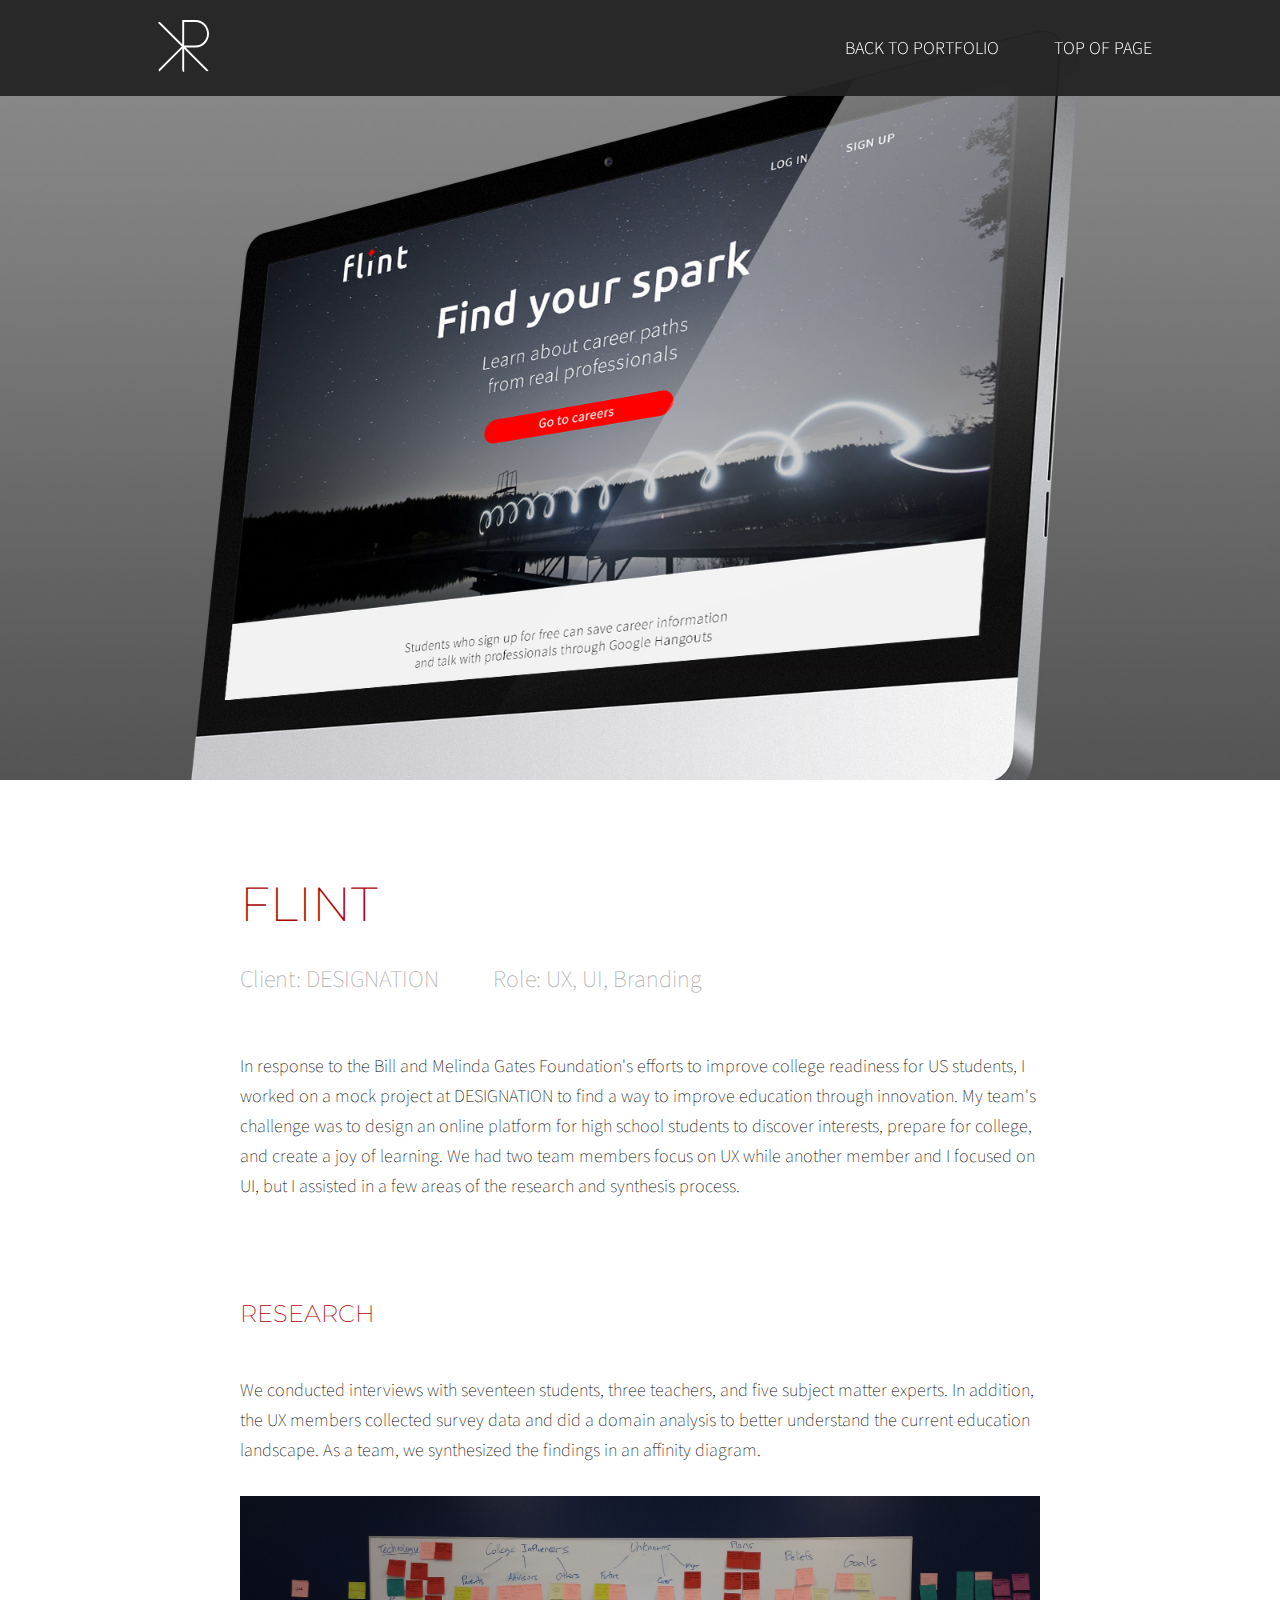
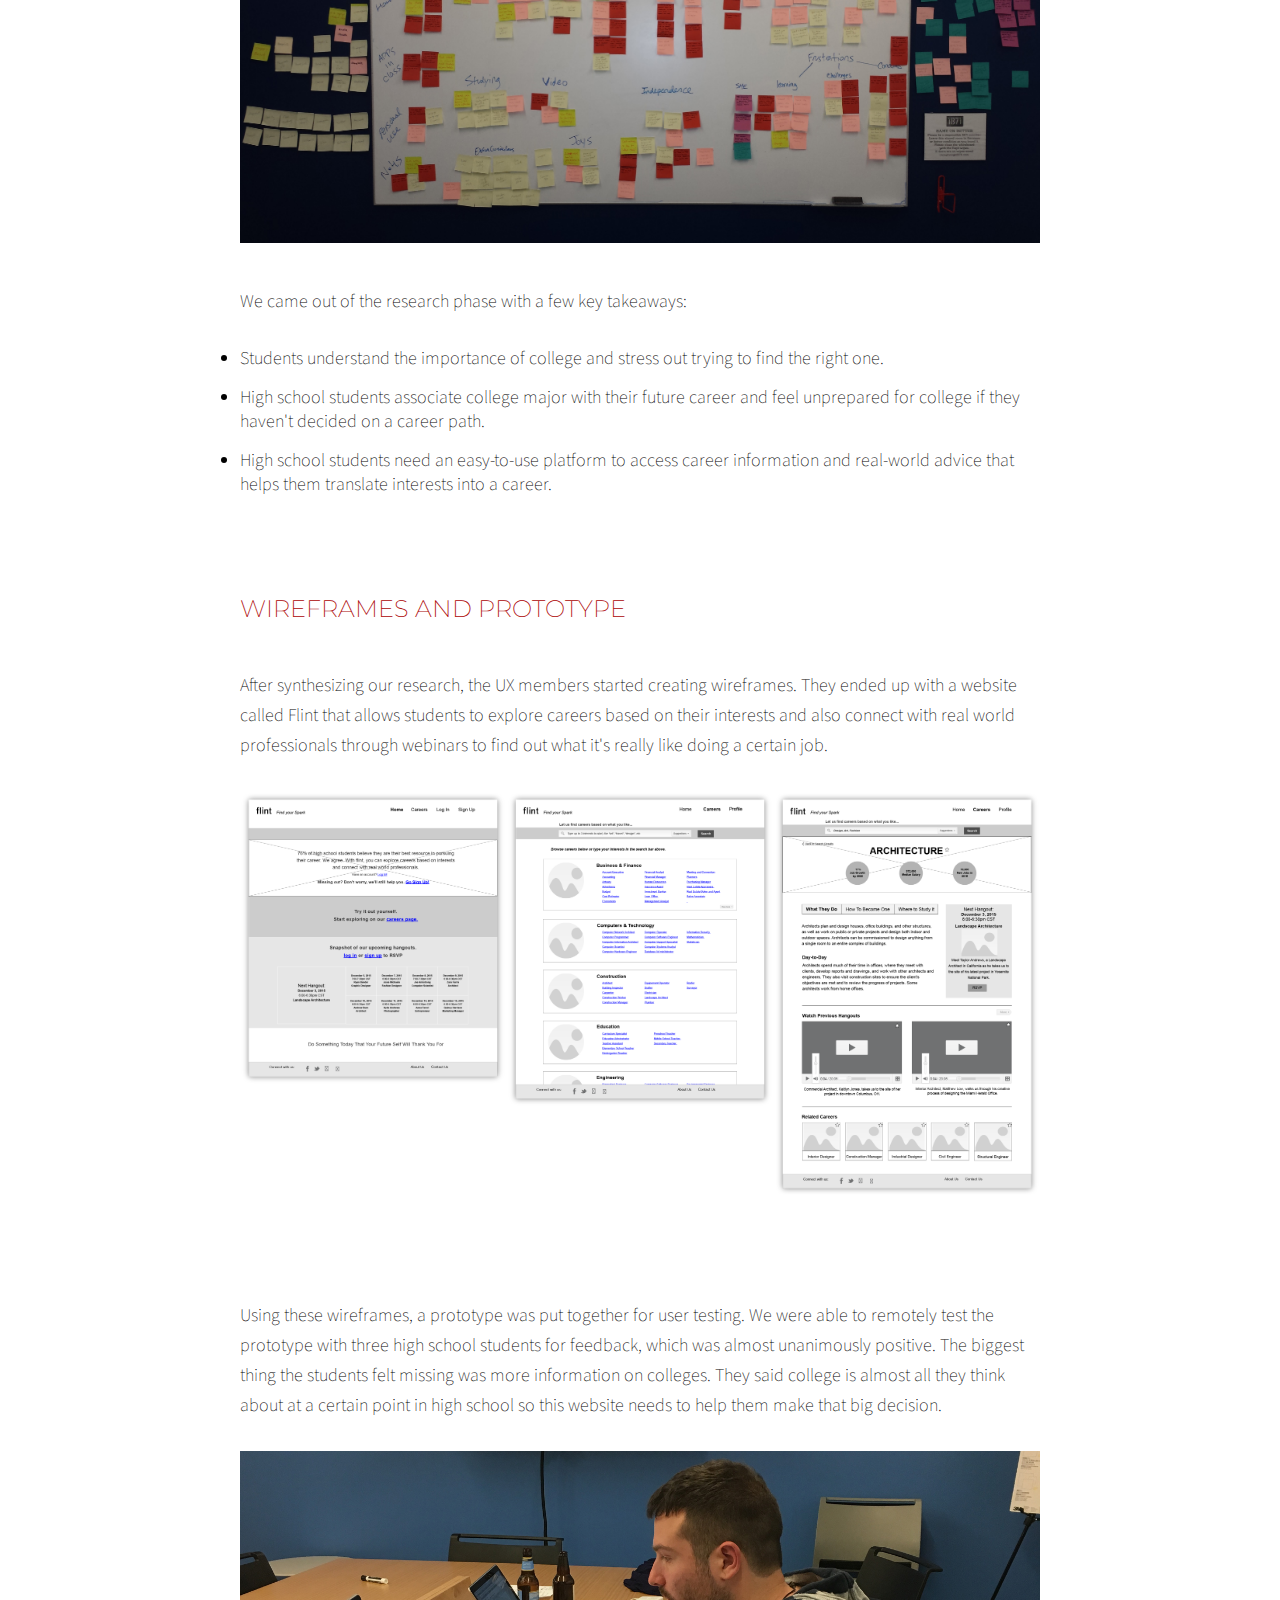
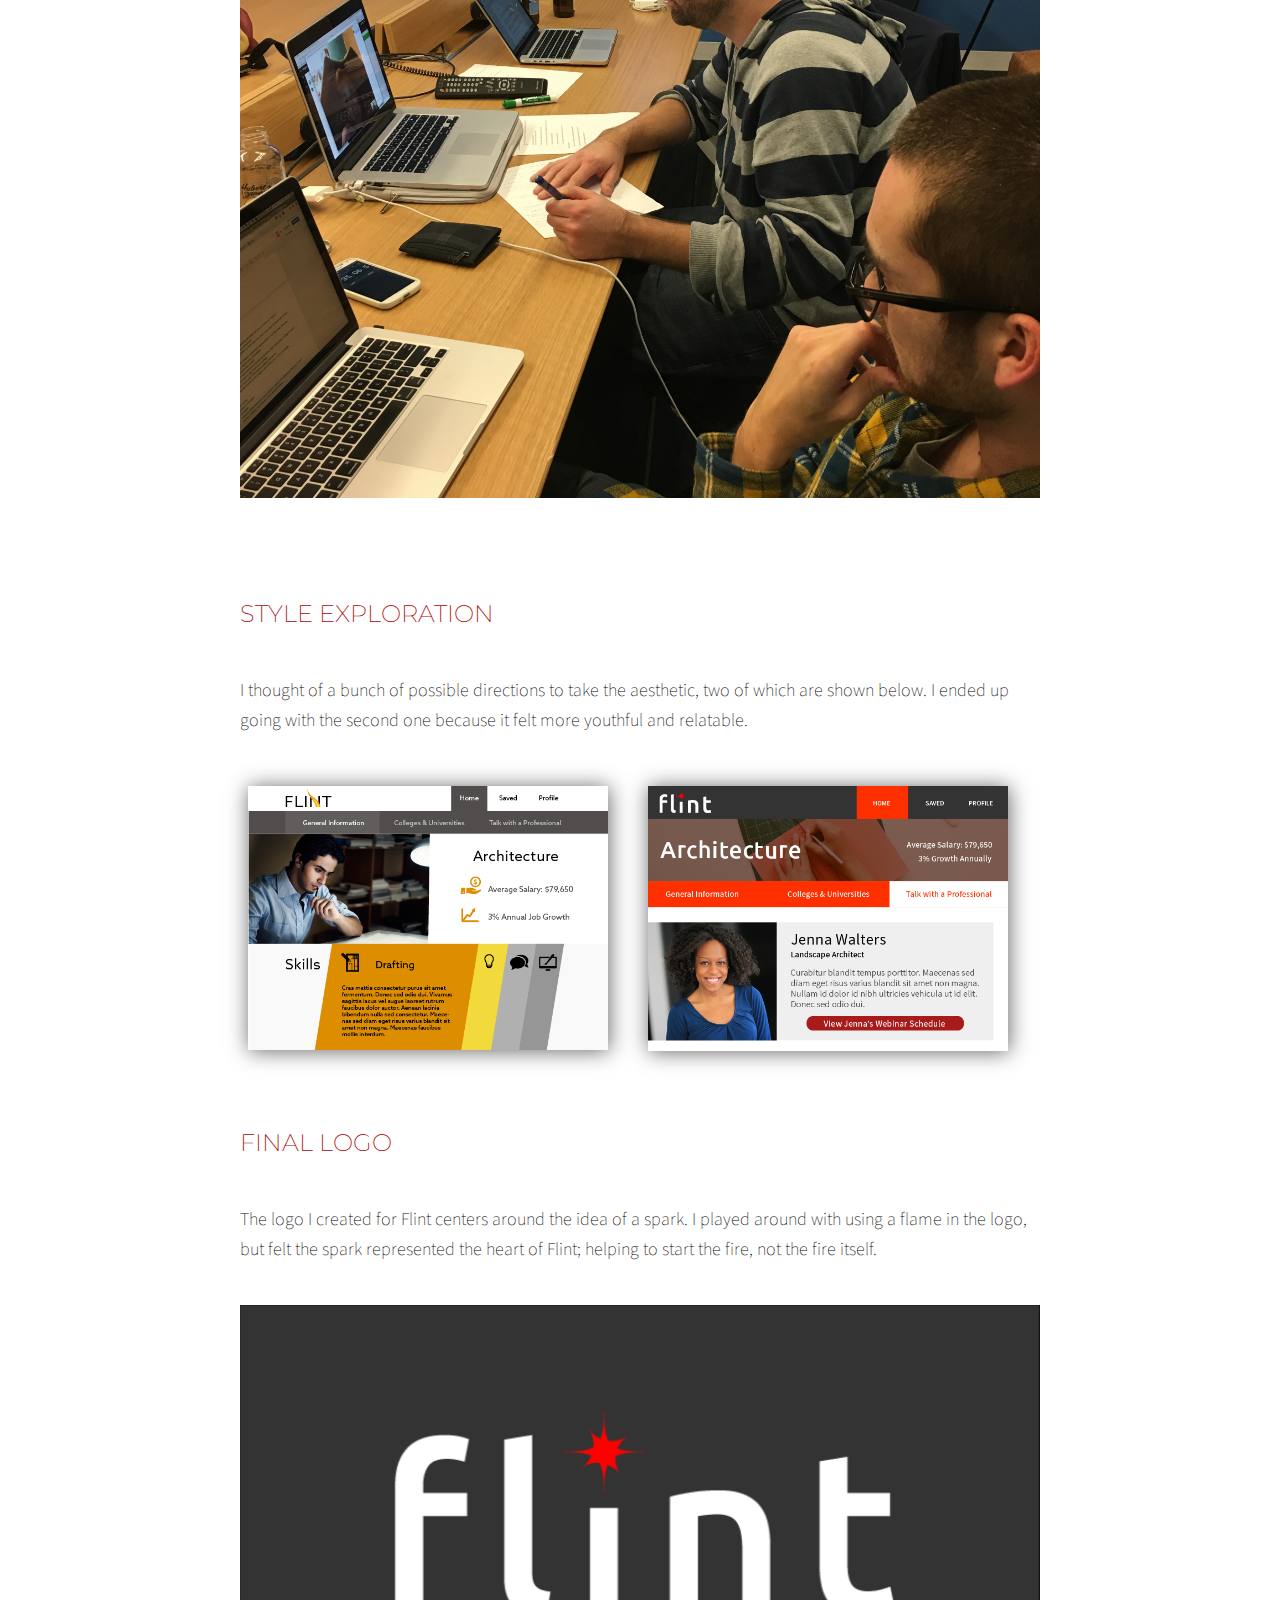
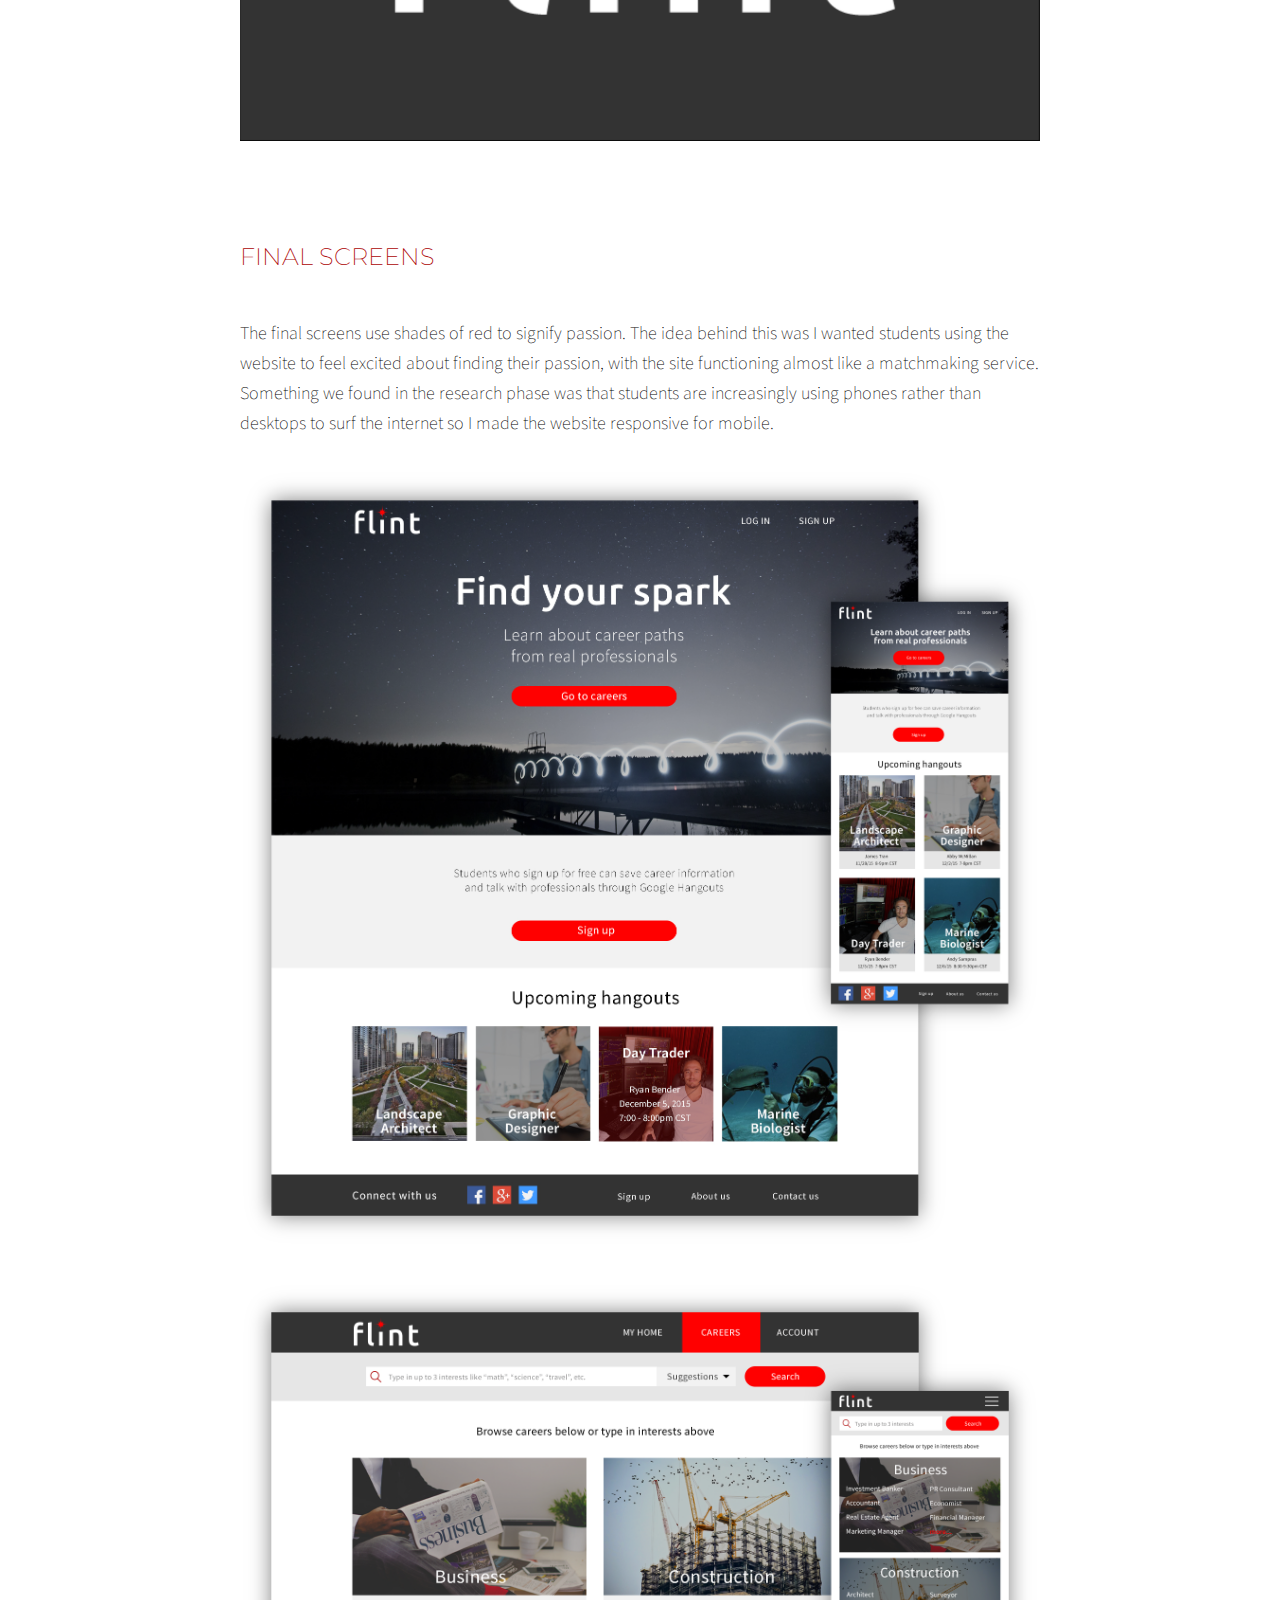
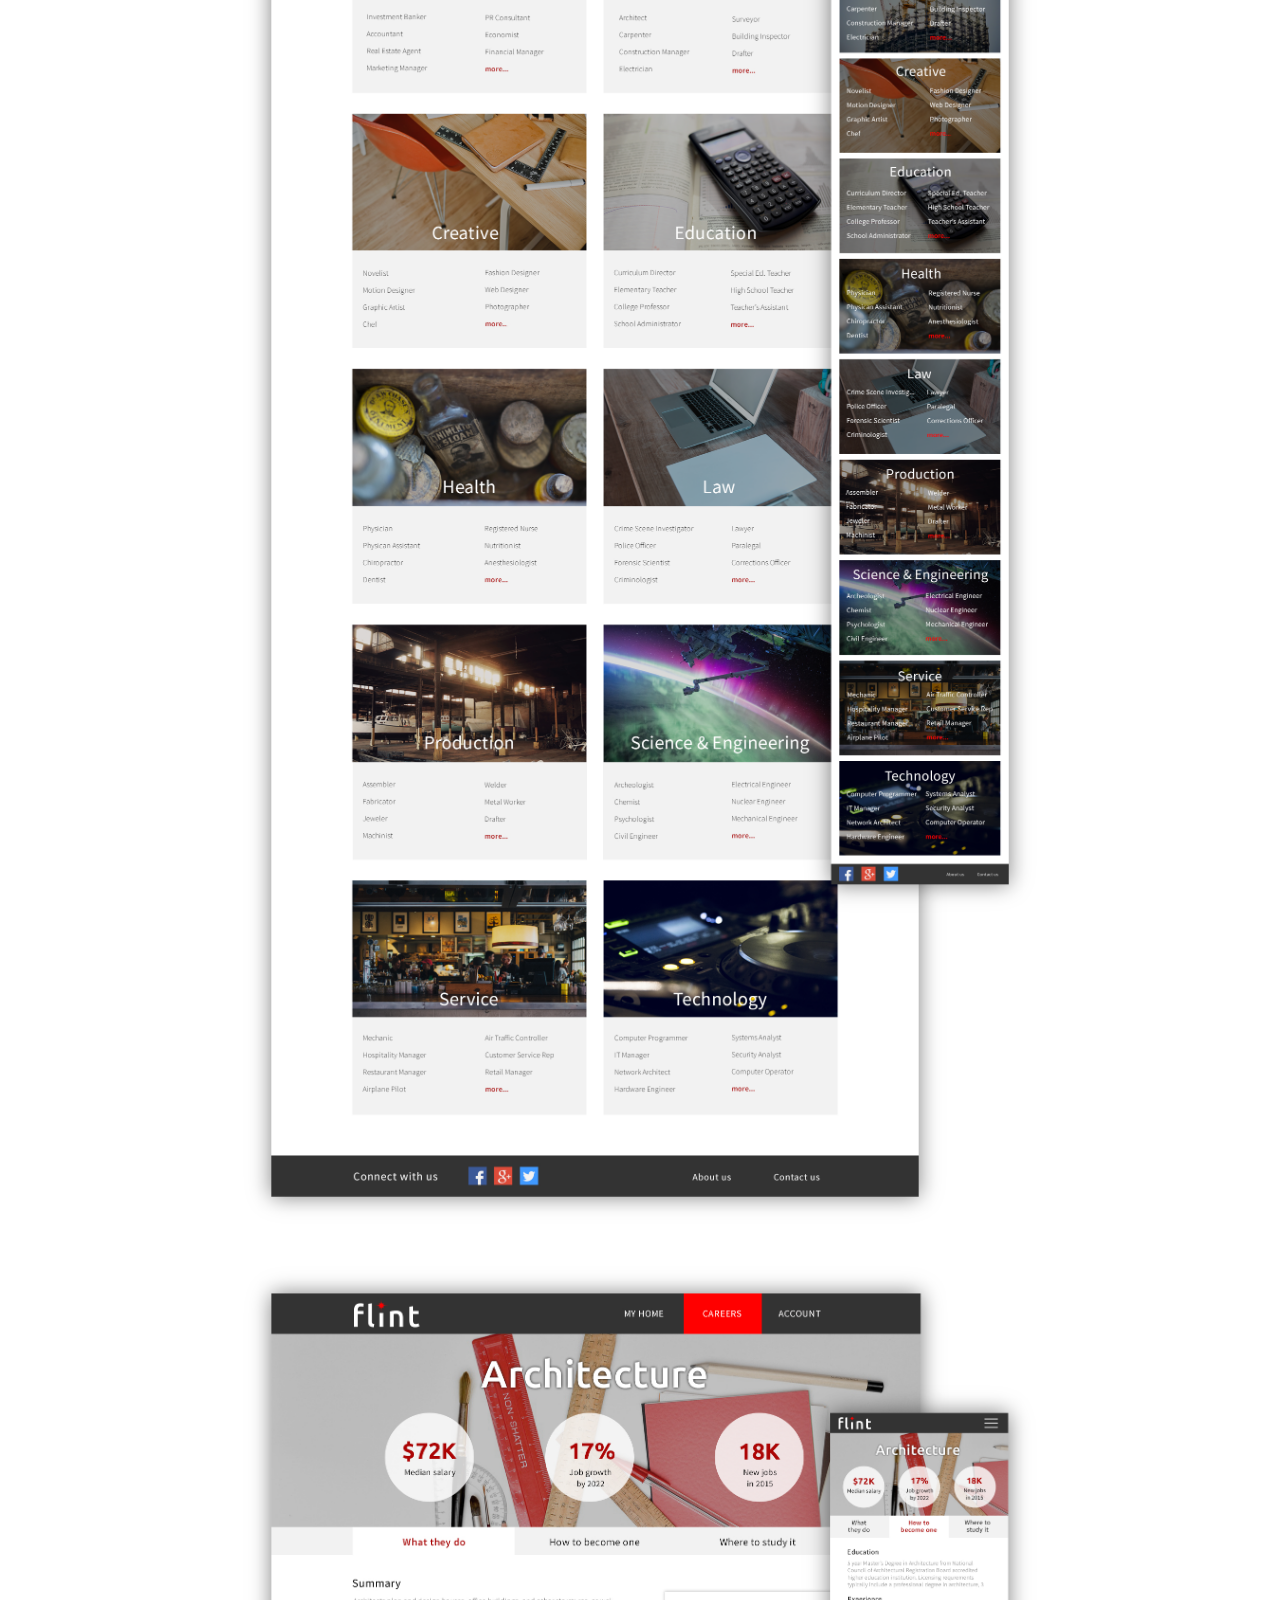
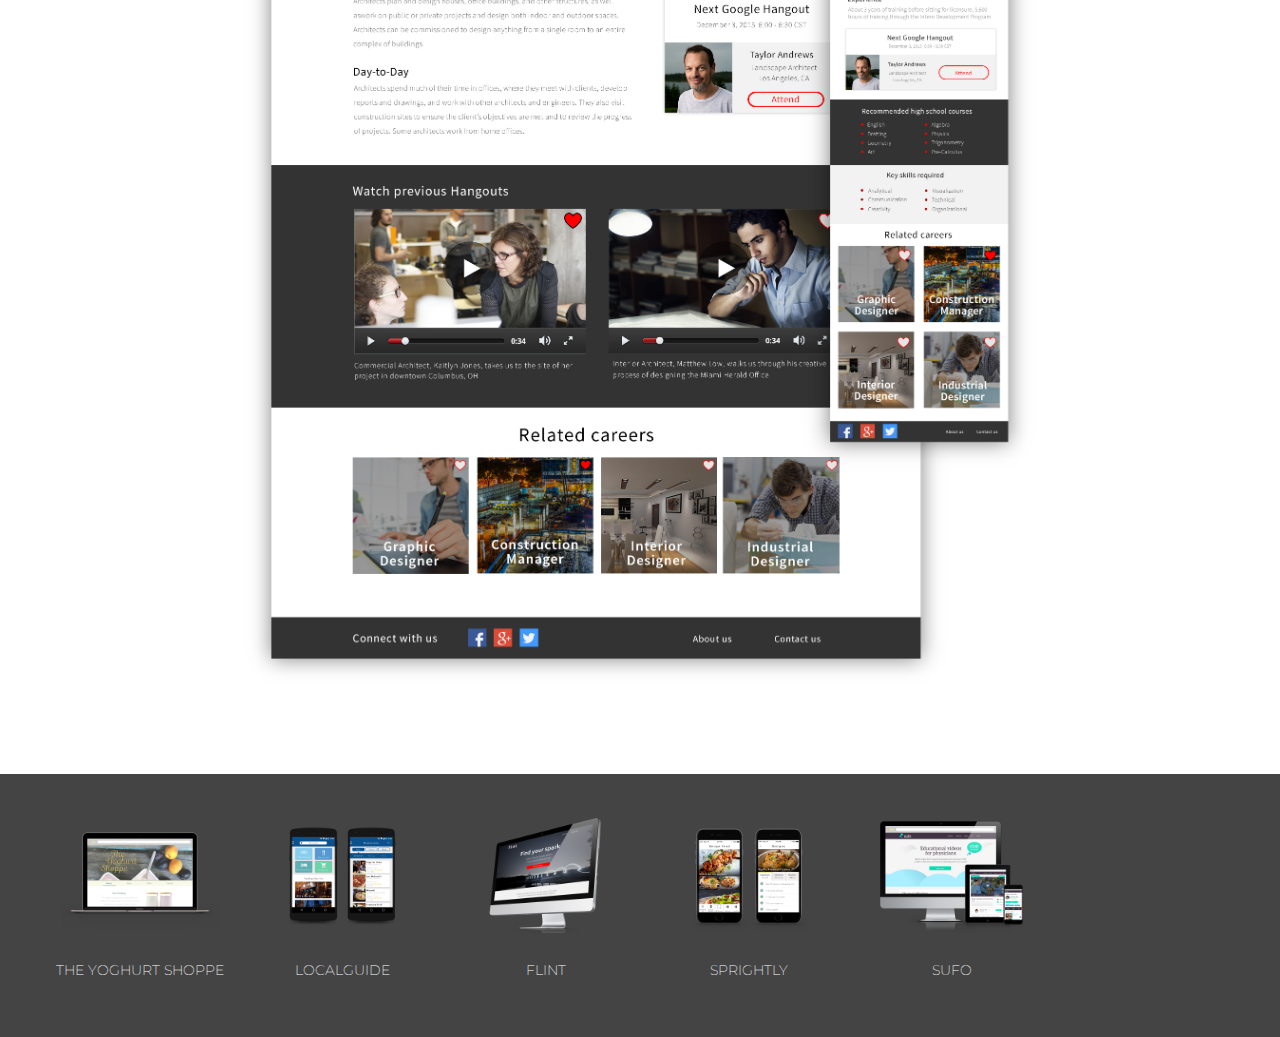
==== commit 150b4184: "changed body font" ====
--- a/flint.html
+++ b/flint.html
@@ -7,7 +7,7 @@
 	<link href="css/reset.css" rel="stylesheet">
     <link href="css/styles.css" rel="stylesheet">
     <link href="css/fluidbox.min.css" rel="stylesheet">
-    <link href='https://fonts.googleapis.com/css?family=Dosis:400,200,300' rel='stylesheet' type='text/css'>
+    <link href='https://fonts.googleapis.com/css?family=Source+Sans+Pro:400,200,300' rel='stylesheet' type='text/css'>
     <link href='https://fonts.googleapis.com/css?family=Montserrat' rel='stylesheet' type='text/css'>
     <link rel="shortcut icon" href="images/favicon.ico" type="image/x-icon">
     <link rel="icon" href="images/favicon.ico" type="image/x-icon">
--- a/css/styles.css
+++ b/css/styles.css
@@ -5,7 +5,7 @@
 
 body {
 	position: relative;
-	font-family: 'Dosis', sans-serif;
+	font-family: 'Source Sans Pro', sans-serif;
 	font-weight: 200;
 	font-size: 18px;
 }
@@ -182,7 +182,7 @@
 
 #about h2 {
 	text-align: center;
-	font-weight: 400;
+	font-weight: 300;
 	font-size: 46px;
 	margin-bottom: 80px;
 }
@@ -302,7 +302,7 @@
 
 #portfolio h2 {
 	text-align: center;
-	font-weight: 400;
+	font-weight: 300;
 	font-size: 46px;
 	margin-bottom: 70px;
 }
@@ -400,7 +400,7 @@
 }
 
 #contactContent h2 {
-	font-weight: 400;
+	font-weight: 300;
 	font-size: 46px;
 	margin-bottom: 40px;
 }
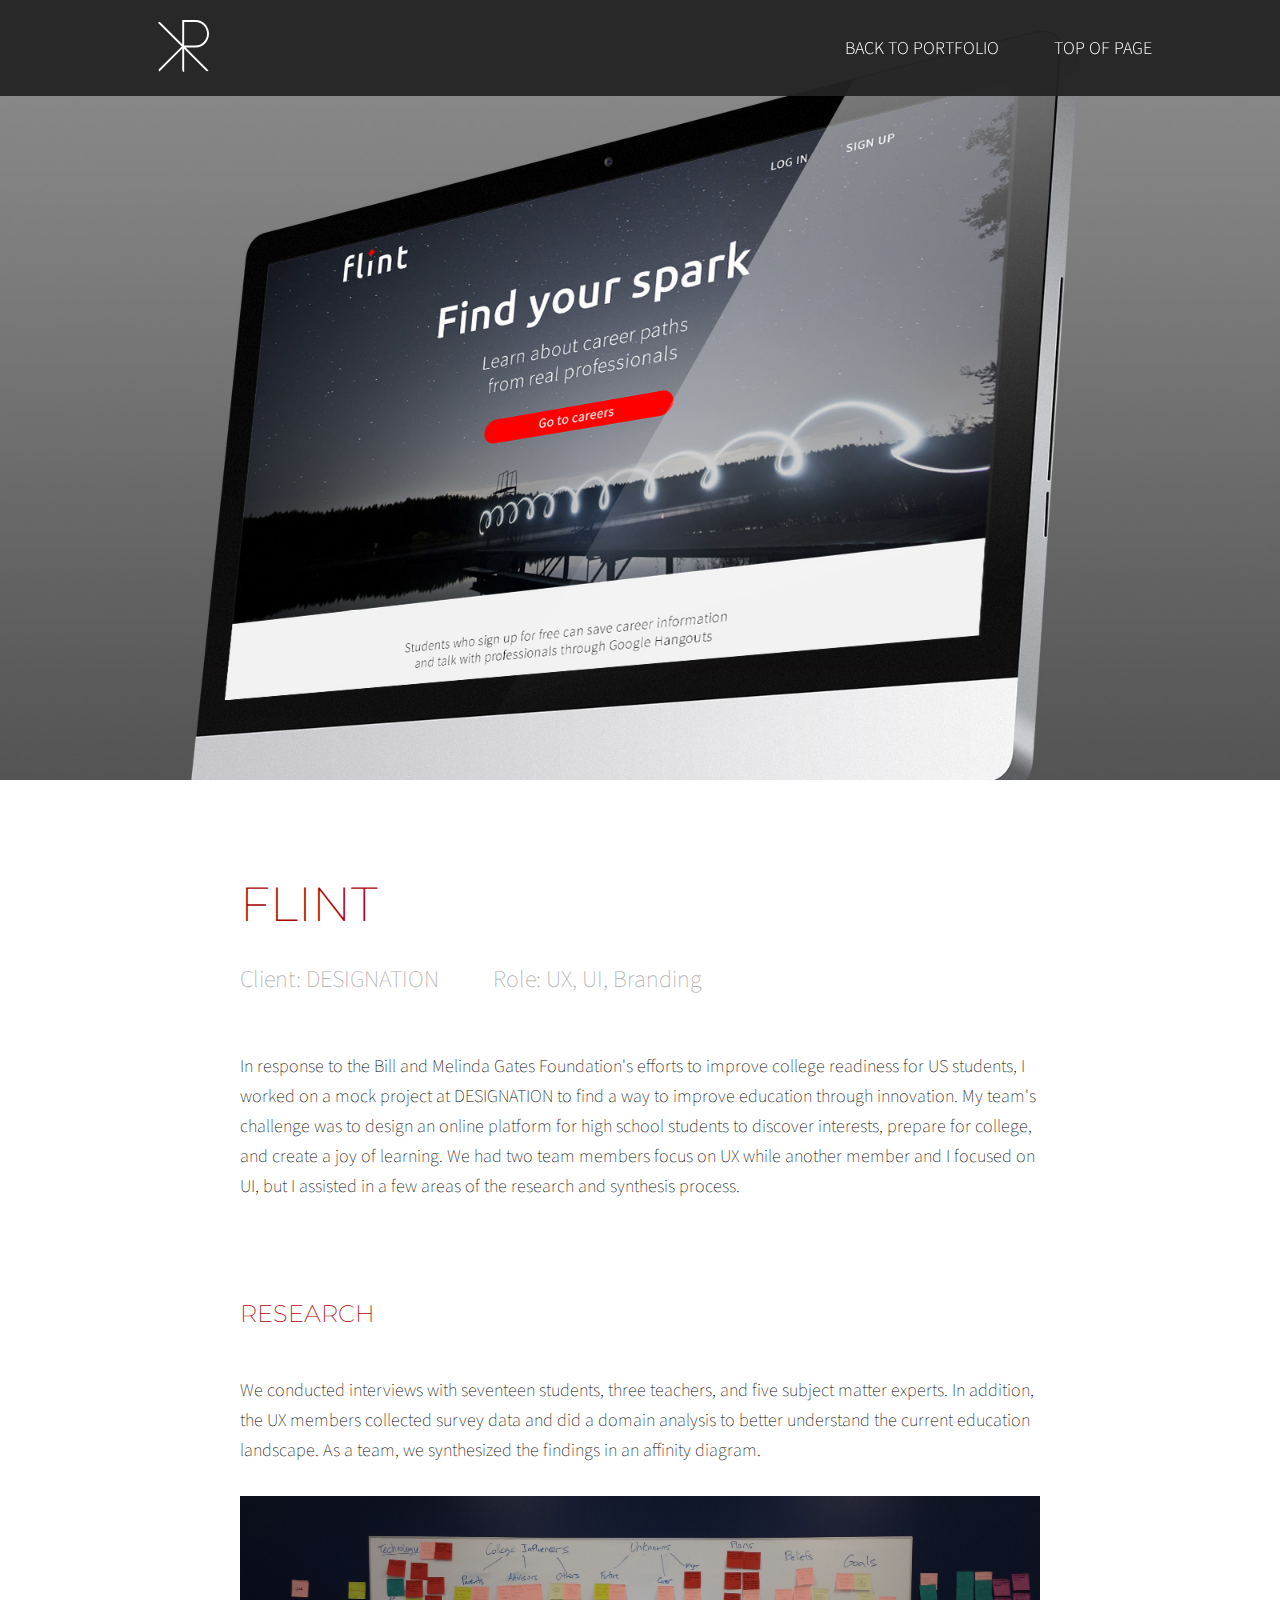
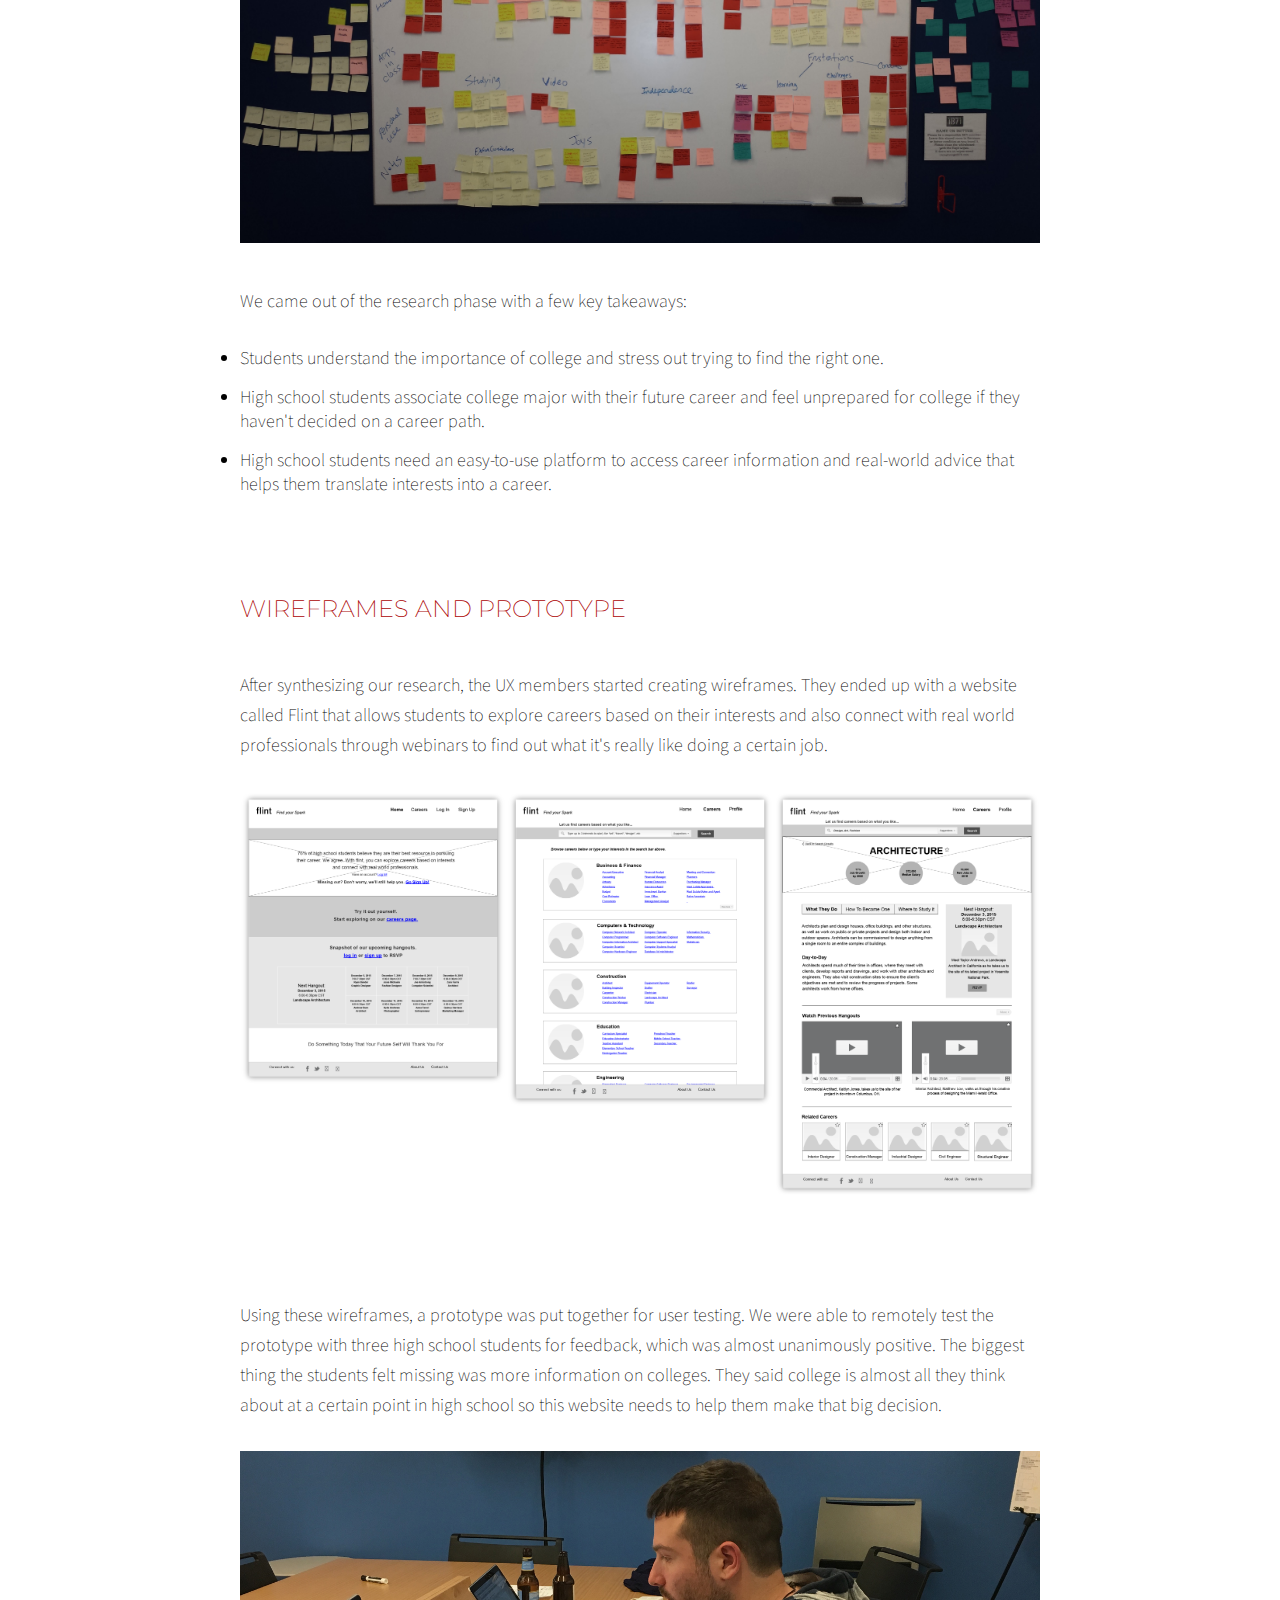
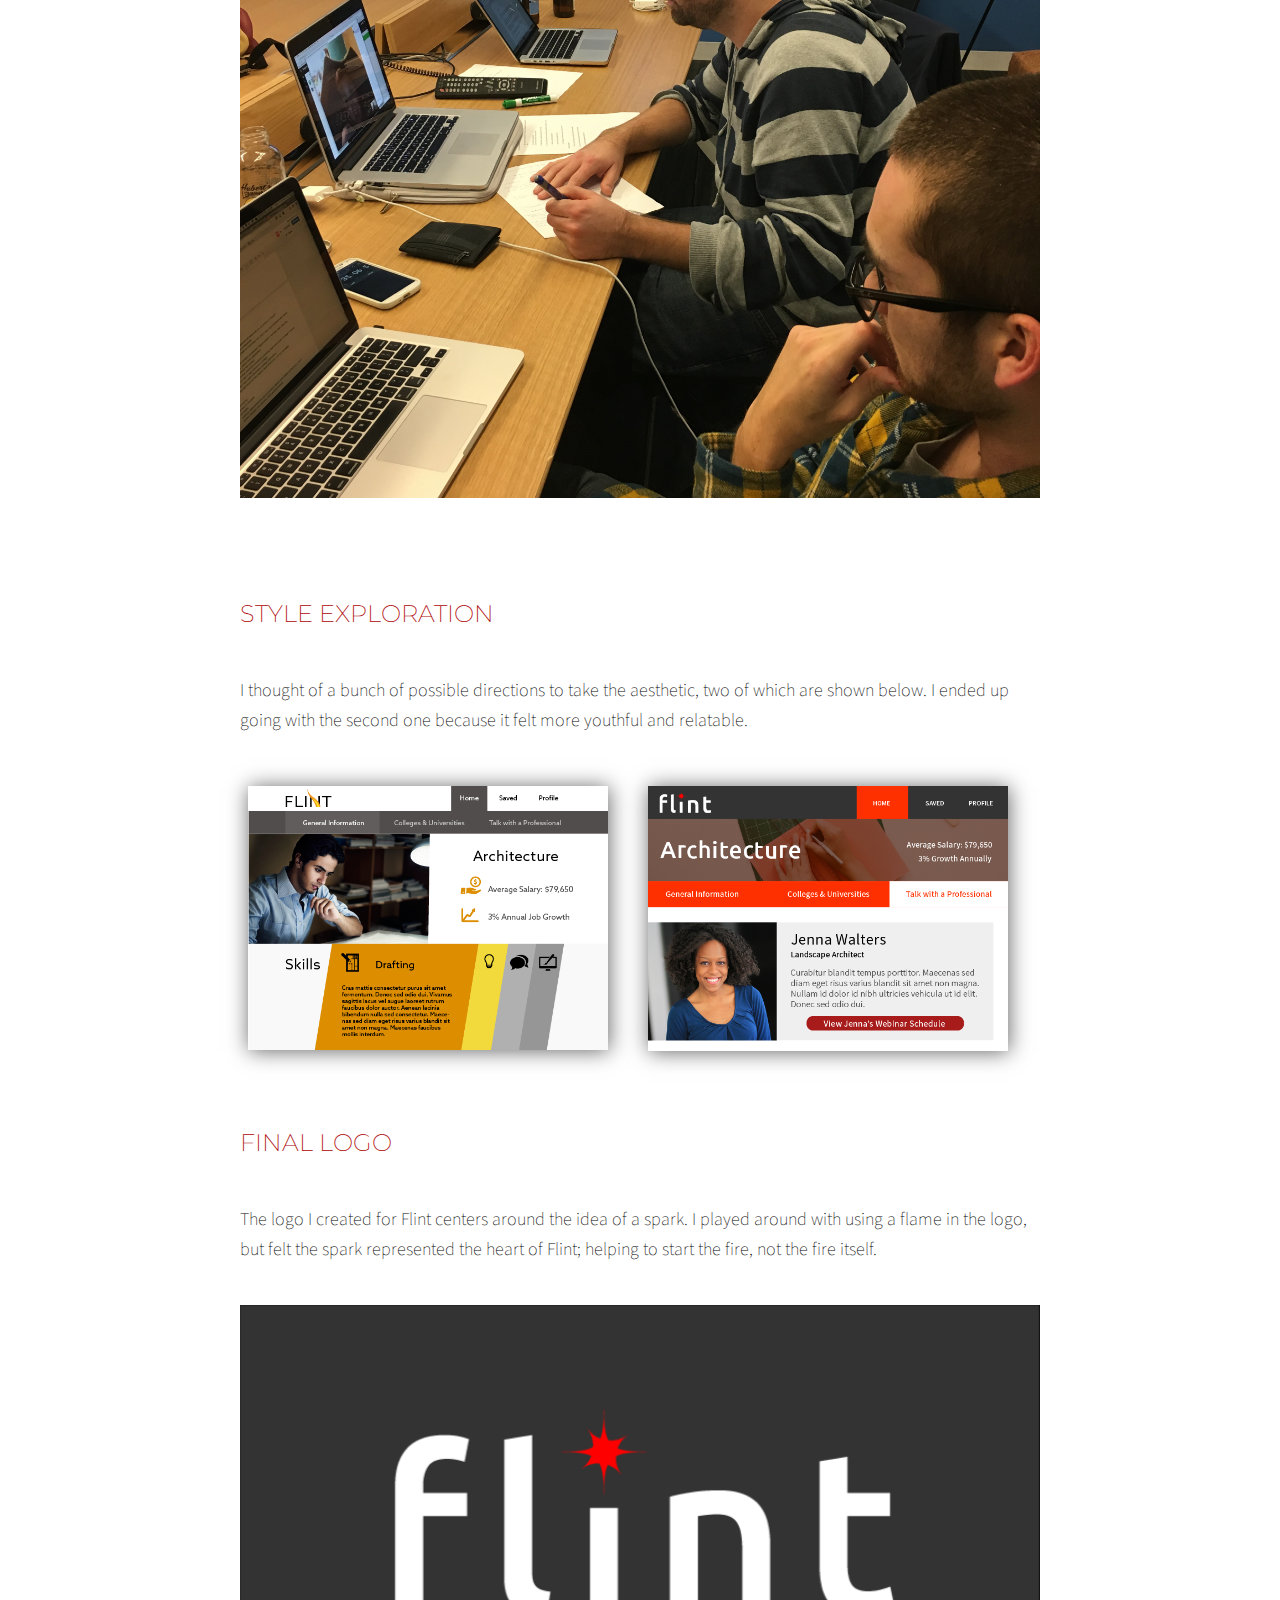
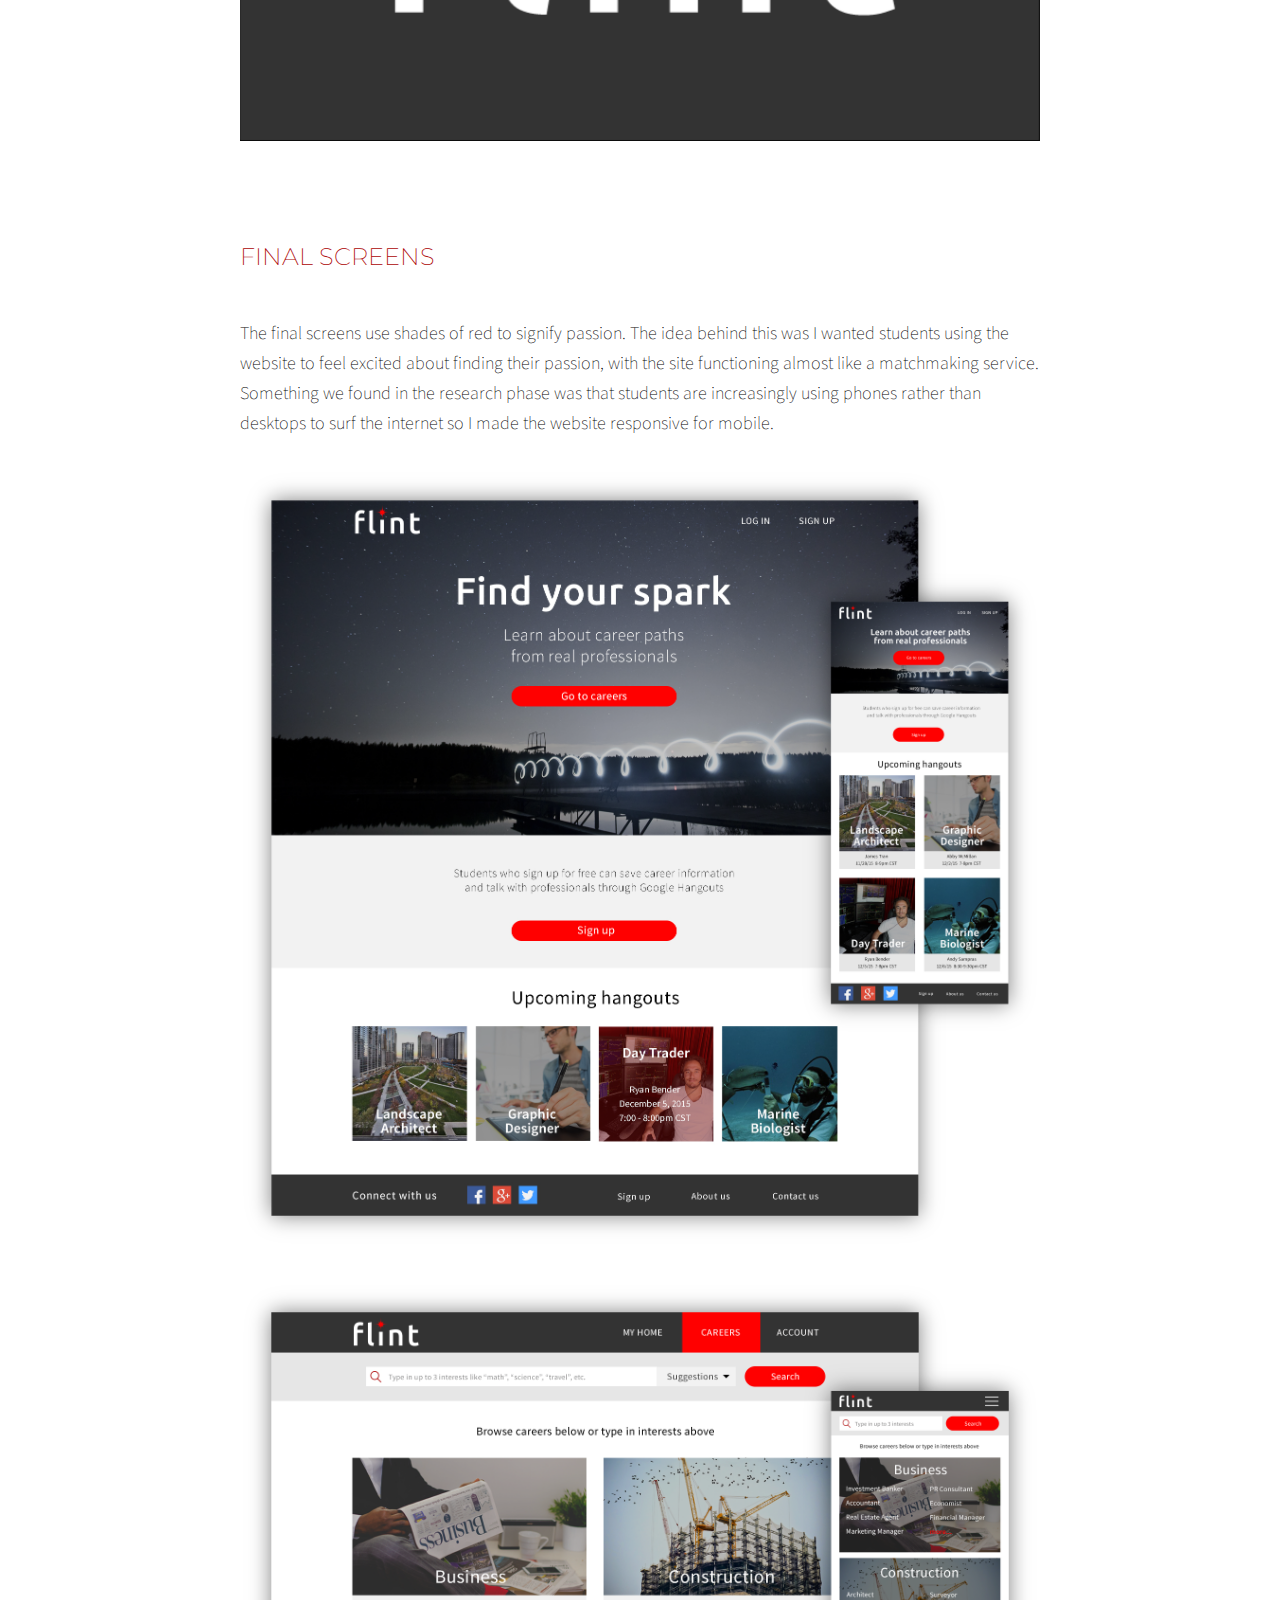
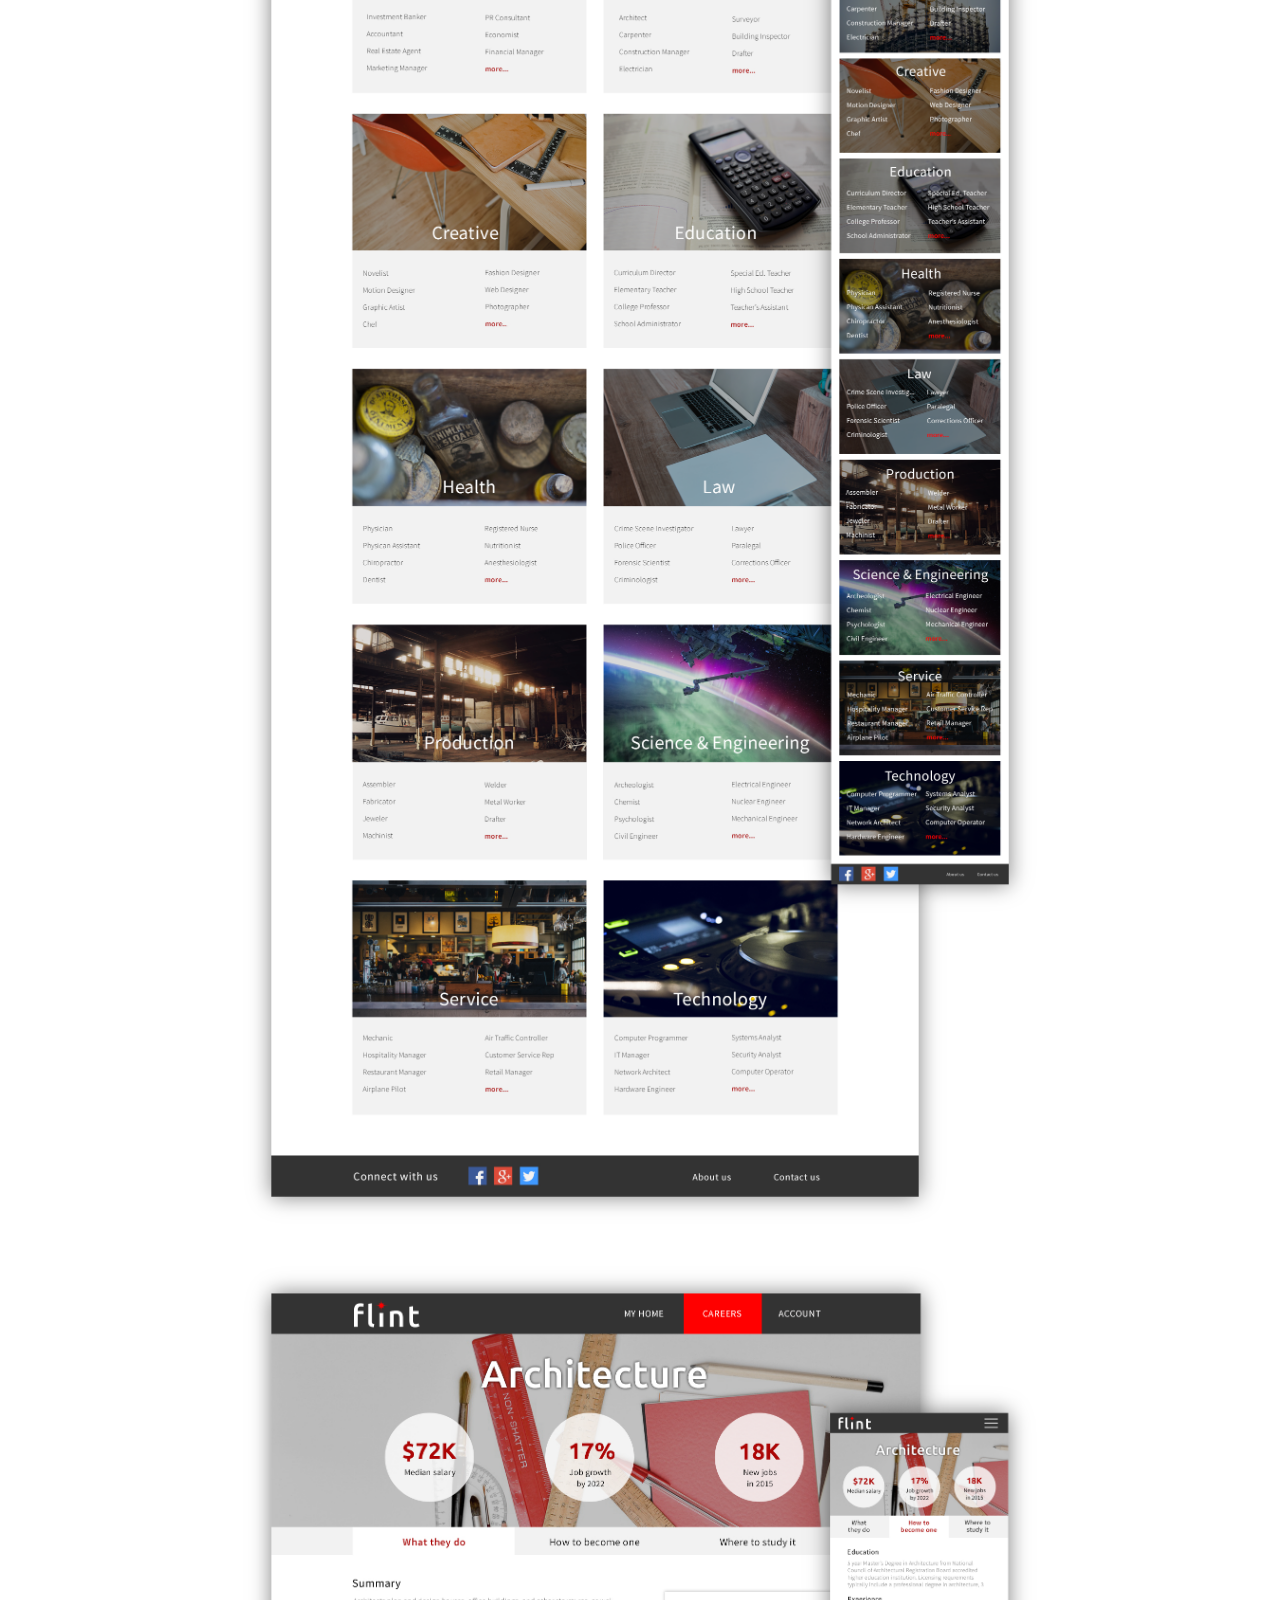
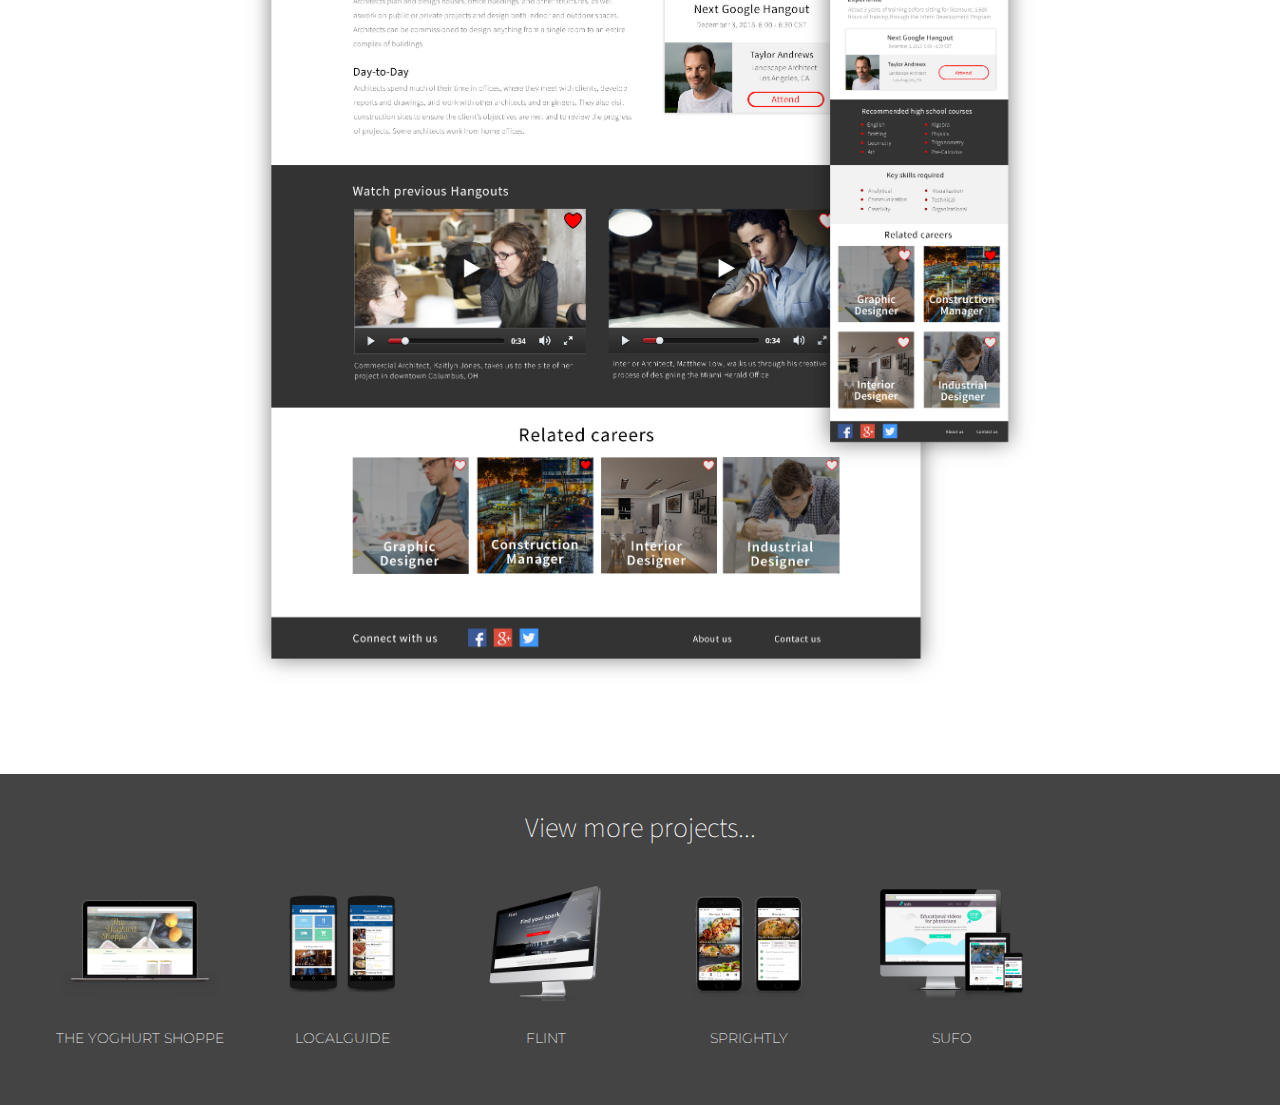
==== commit a01a23f5: "many changes" ====
--- a/flint.html
+++ b/flint.html
@@ -112,6 +112,7 @@
     		</div>
     	</article>
     	<div id="portfolioNav">
+            <h3>View more projects...</h3>
     		<ul>
     			<li>
     				<a href="yoghurtshoppe.html"><img src="images/nav_ys.png" alt="yoghurt shoppe thumbnail"></a>
--- a/css/styles.css
+++ b/css/styles.css
@@ -44,7 +44,7 @@
 }
 
 nav.scroll {
-	background: rgba(35,35,35,.5);
+	background: rgba(35,35,35,.2);
 }
 
 #navContent .logo {
@@ -448,6 +448,17 @@
 	margin: 10px 30px;
 }
 
+#contact li, #contact p {
+	transition: all .1s ease-in-out;
+	-moz-transition: all .1s ease-in-out;
+	-webkit-transition: all .1s ease-in-out;
+	-o-transition: all .1s ease-in-out;
+}
+
+#contact p:hover, #contact li:hover {
+	transform: scale(1.1);
+}
+
 #contactContent i {
 	font-size: 40px;
 	color: #fff;
@@ -825,6 +836,13 @@
 	padding: 40px;
 }
 
+#portfolioNav h3 {
+	text-align: center;
+	color: #FFF;
+	font-size: 28px;
+	margin-bottom: 40px;
+}
+
 @media (max-width: 1150px) {
 	#portfolioNav {
 		top: 620px;
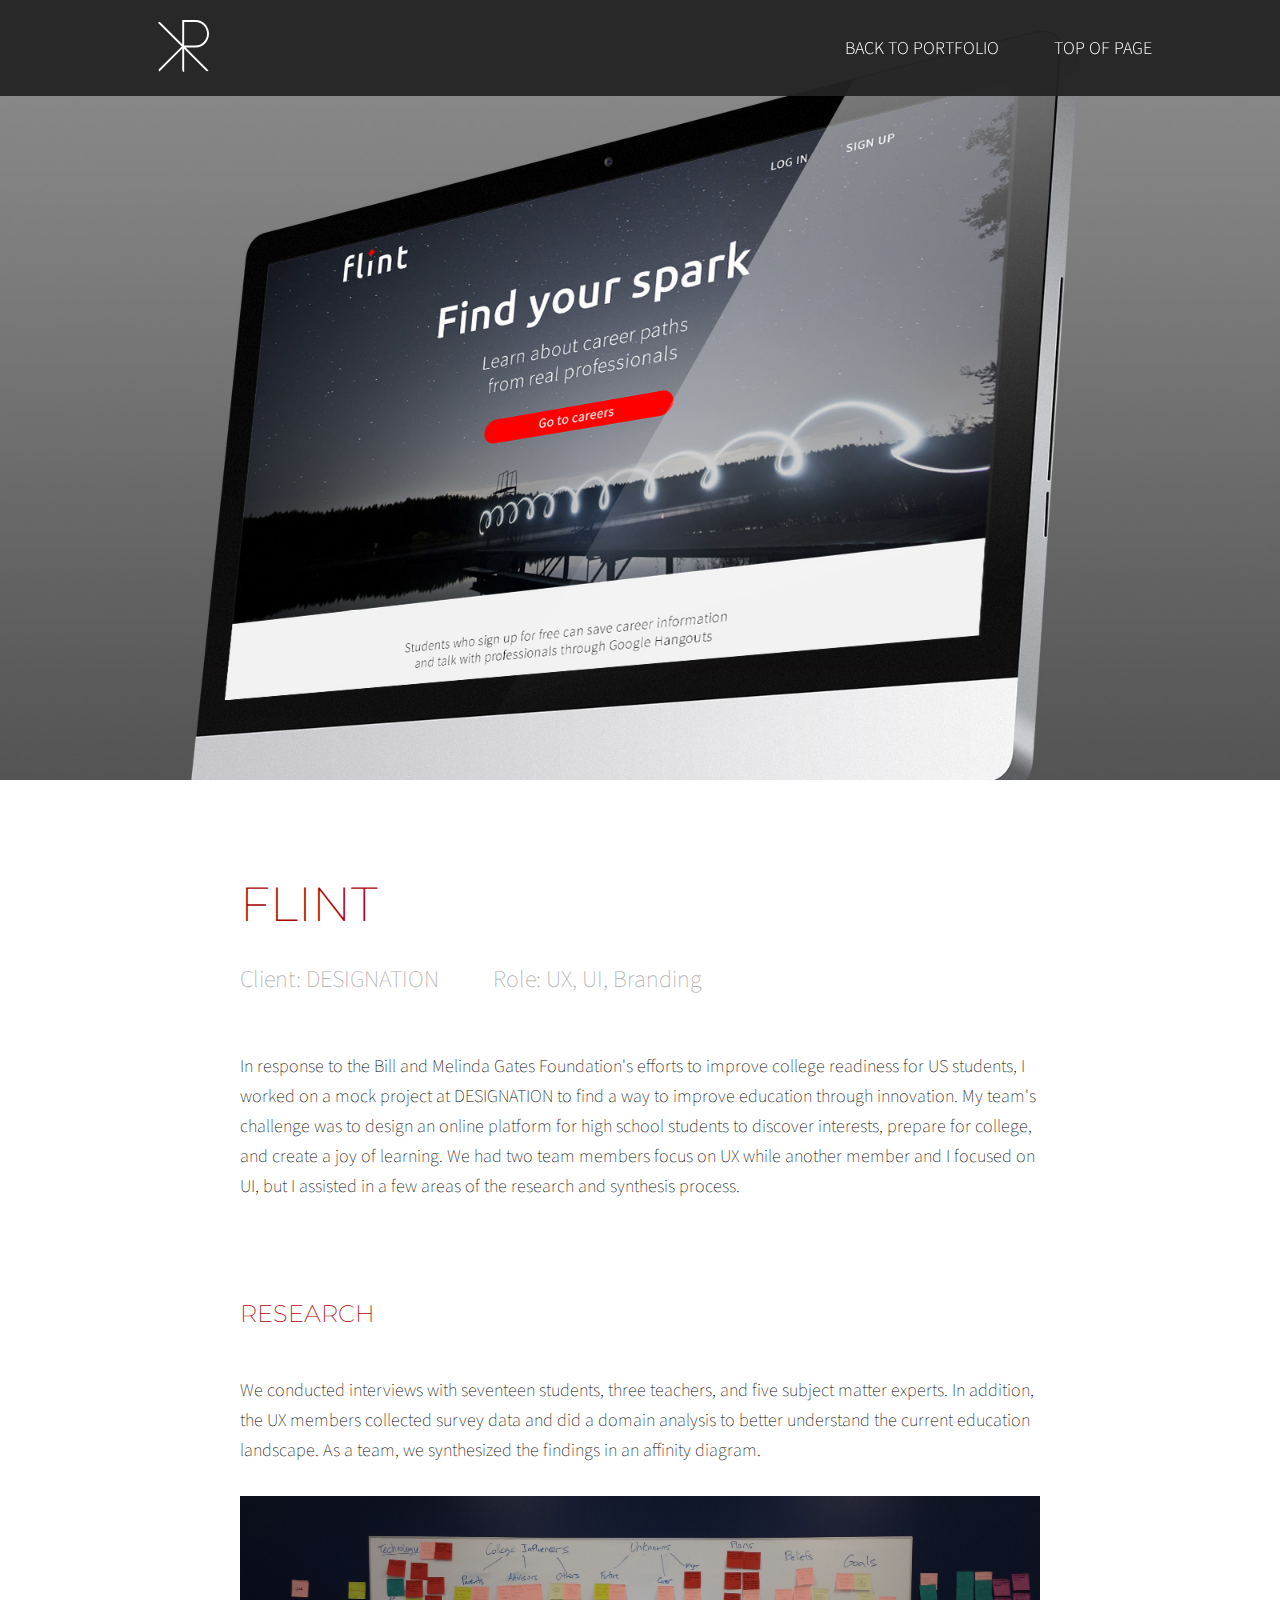
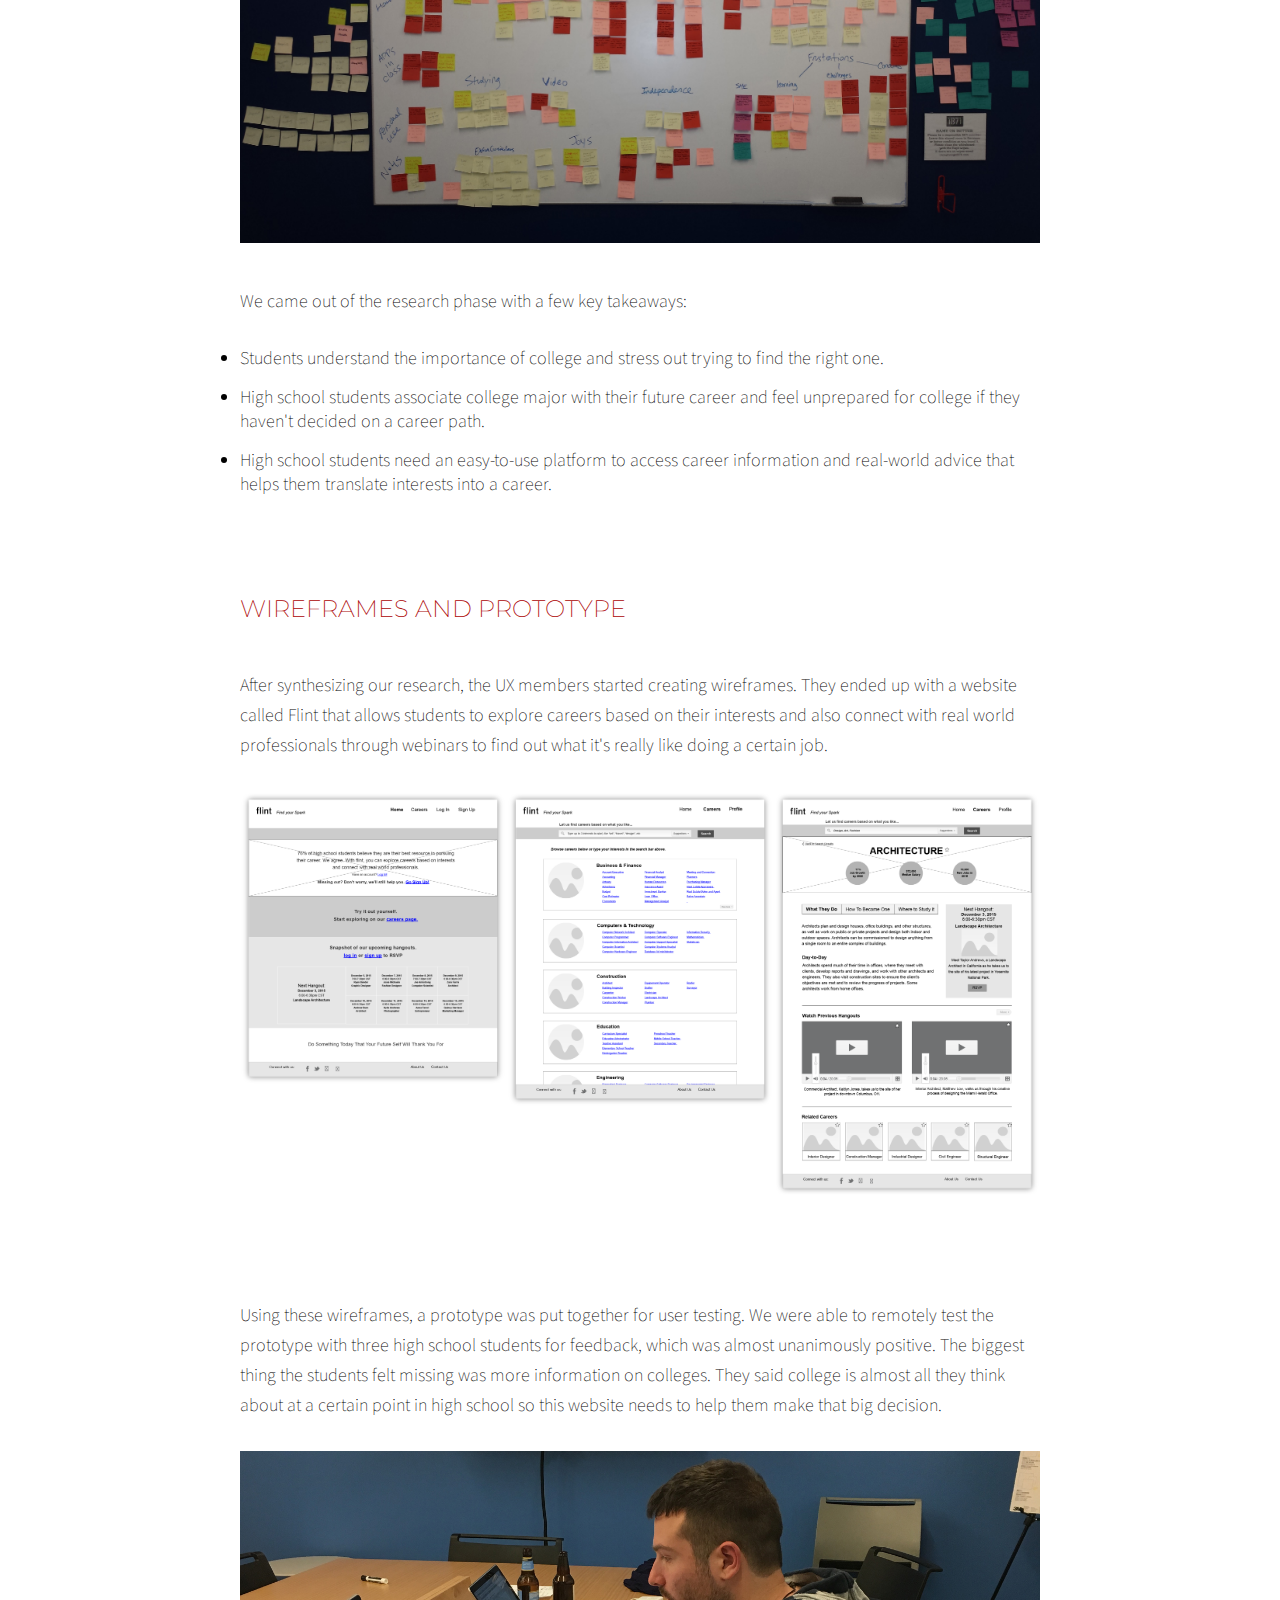
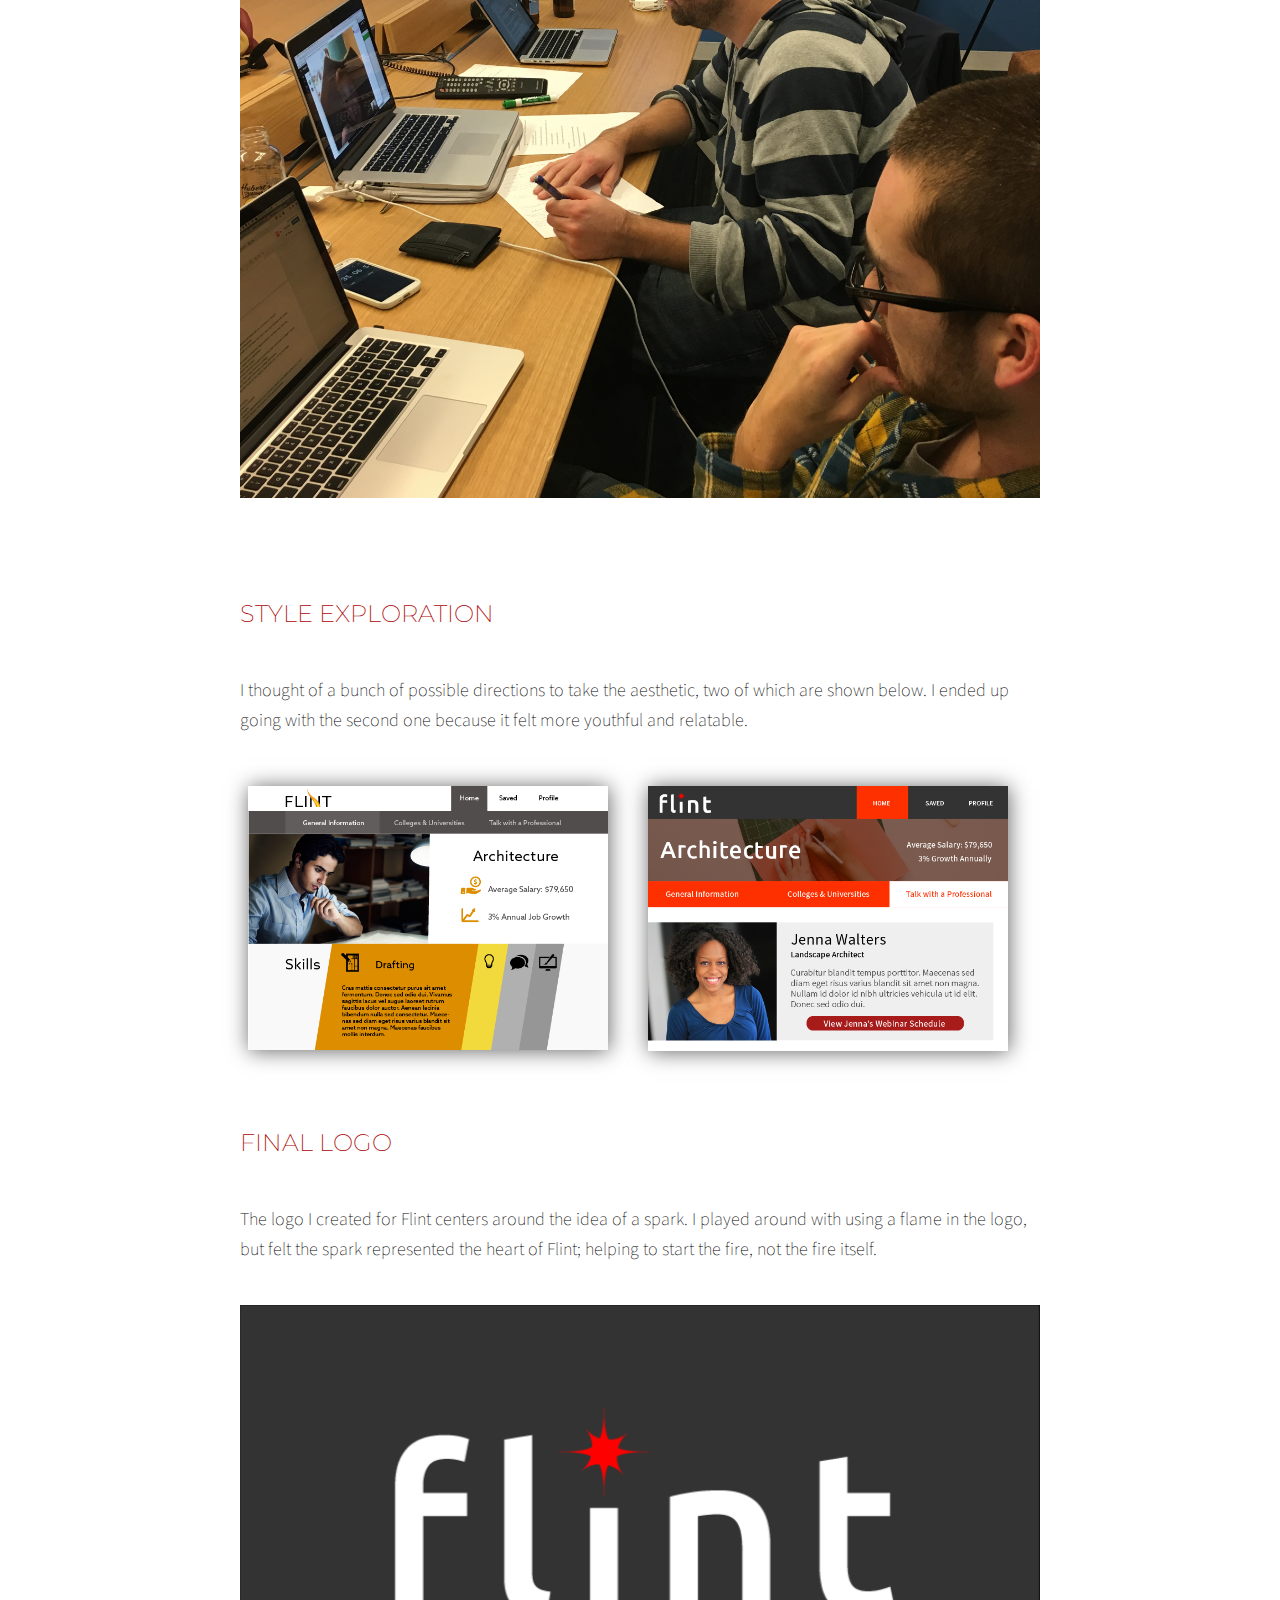
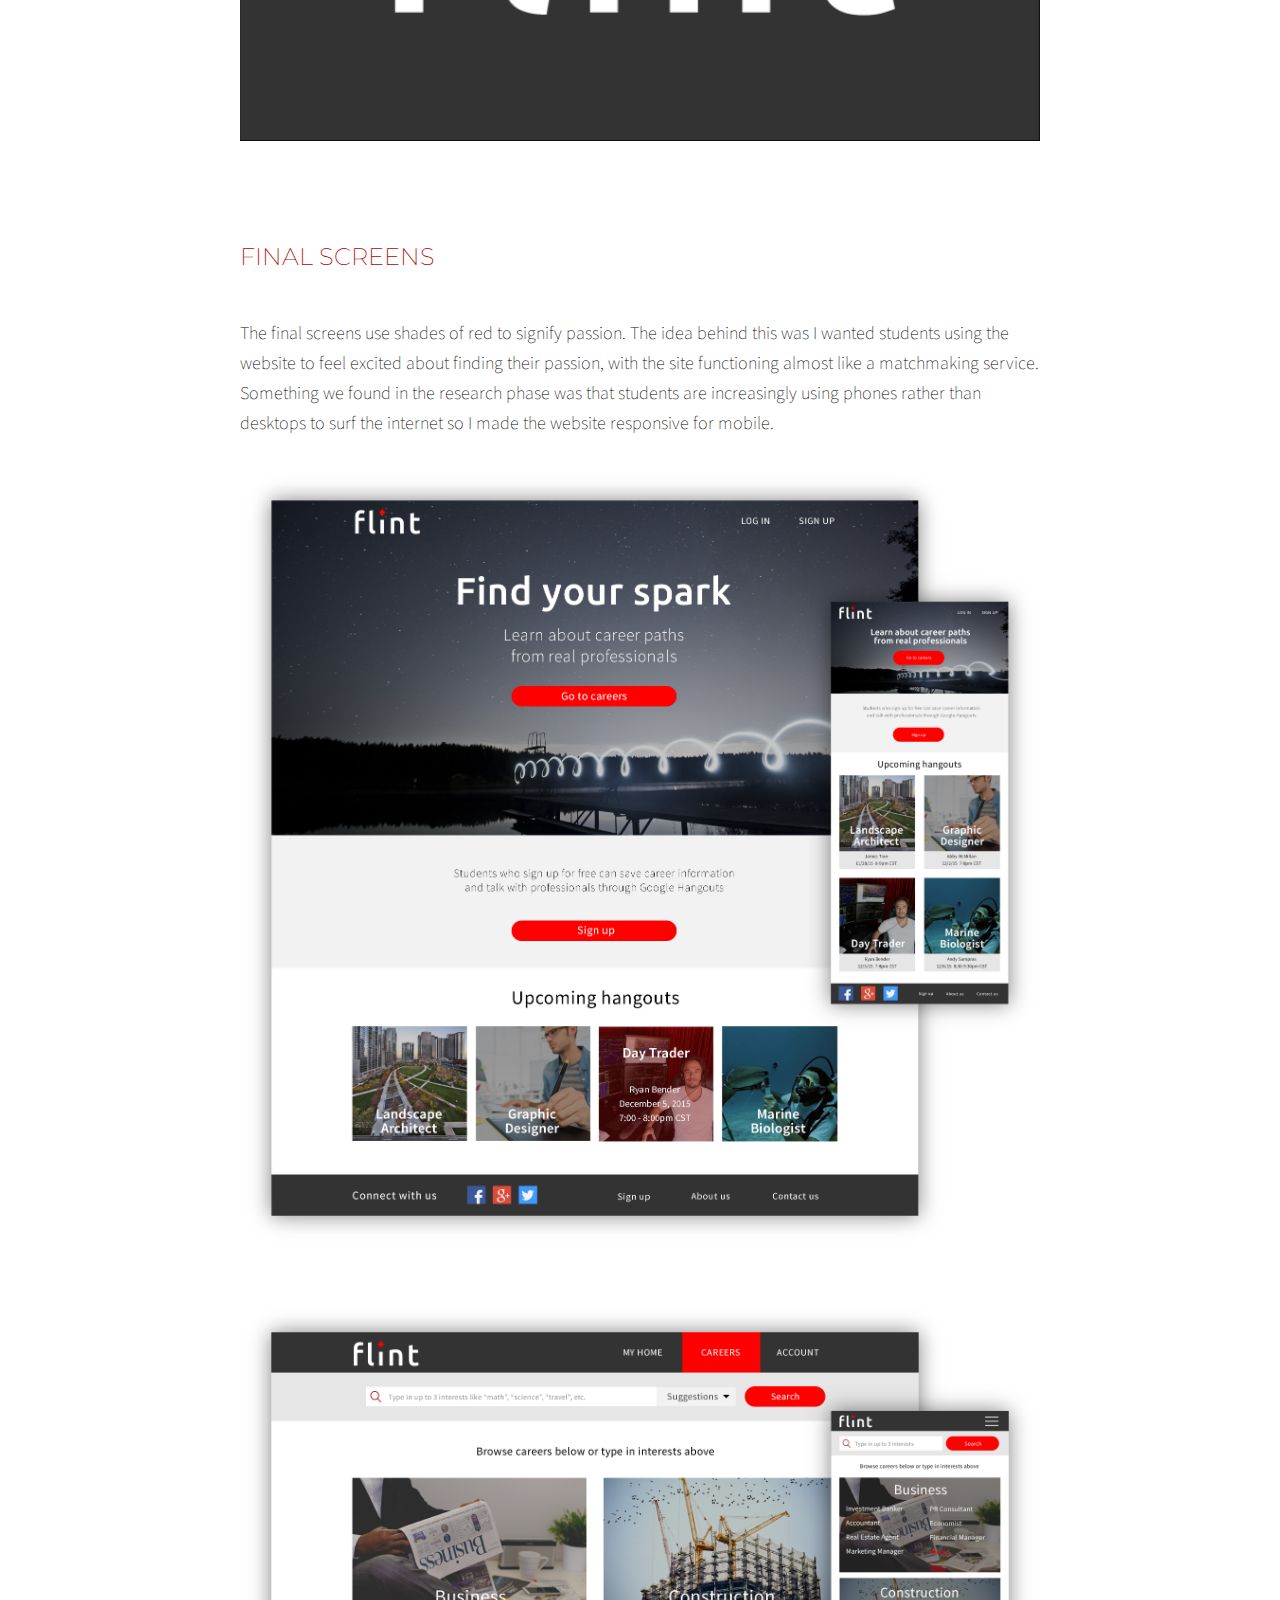
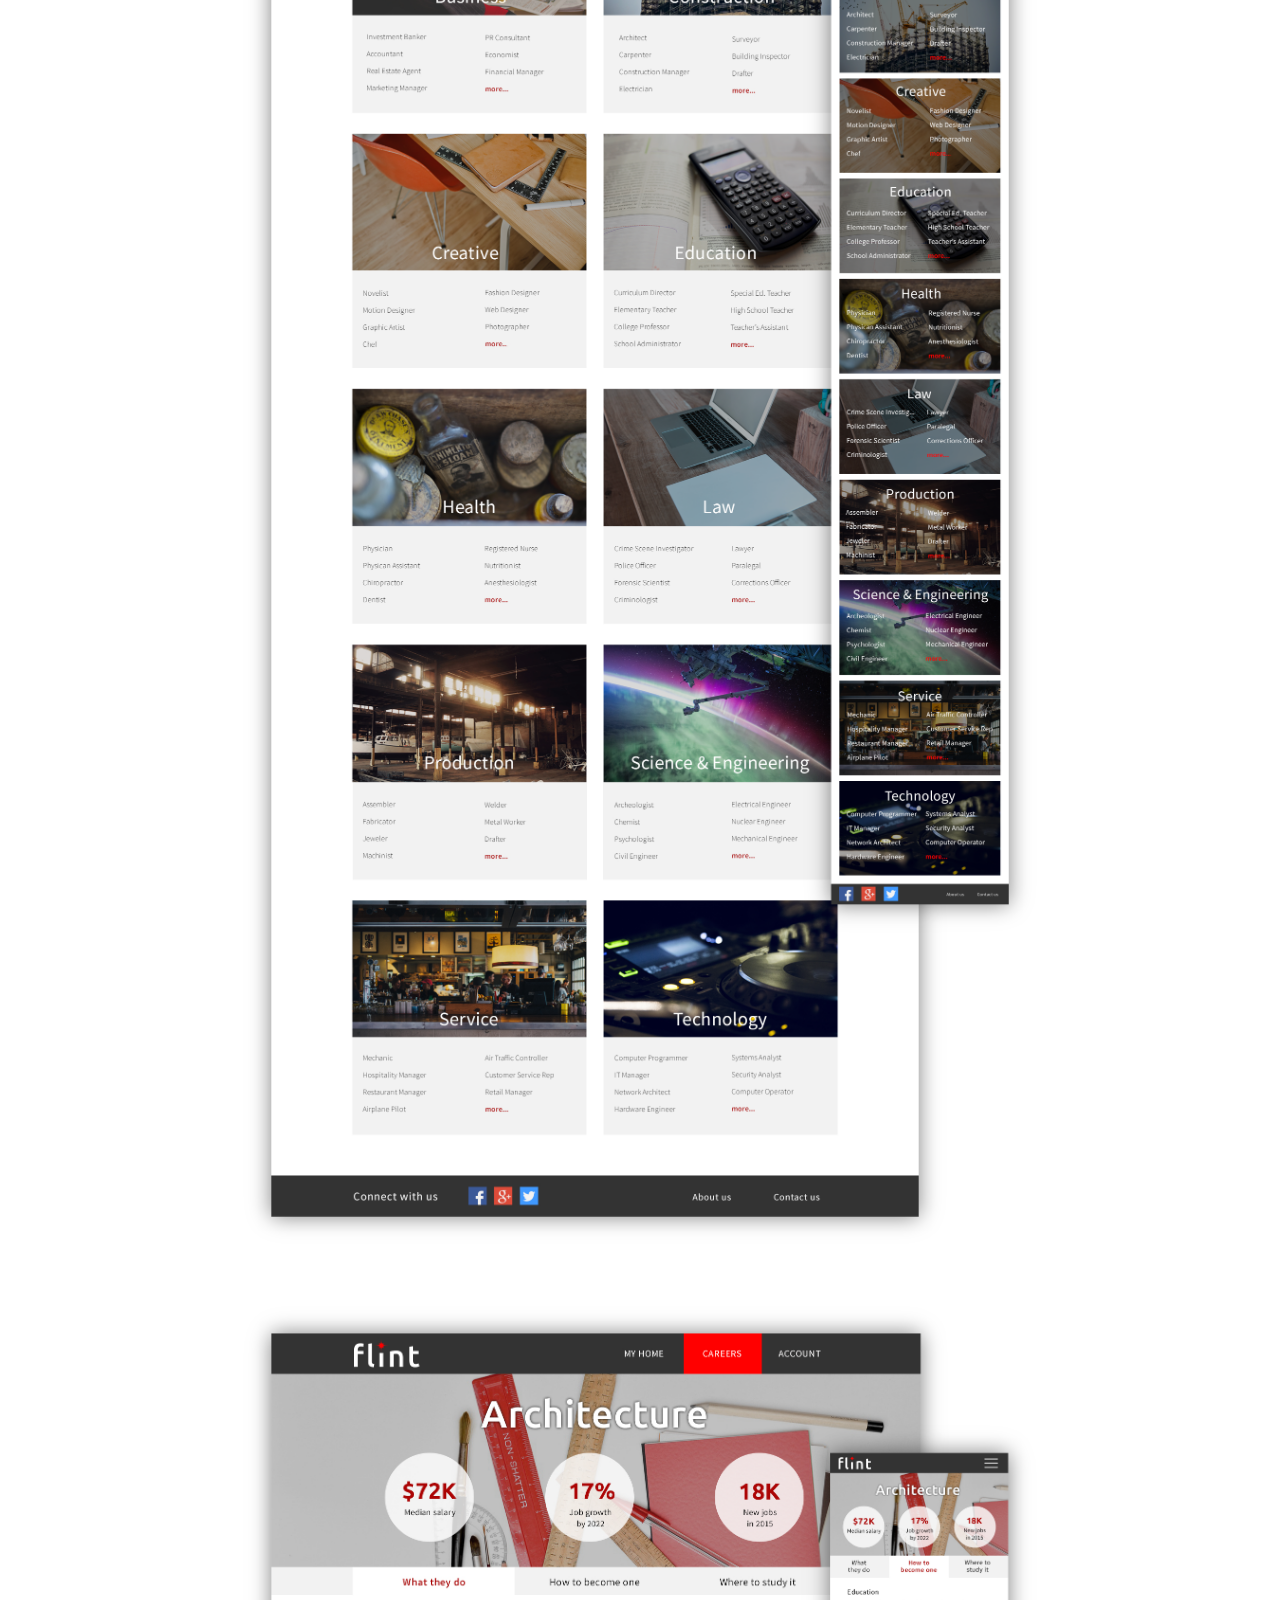
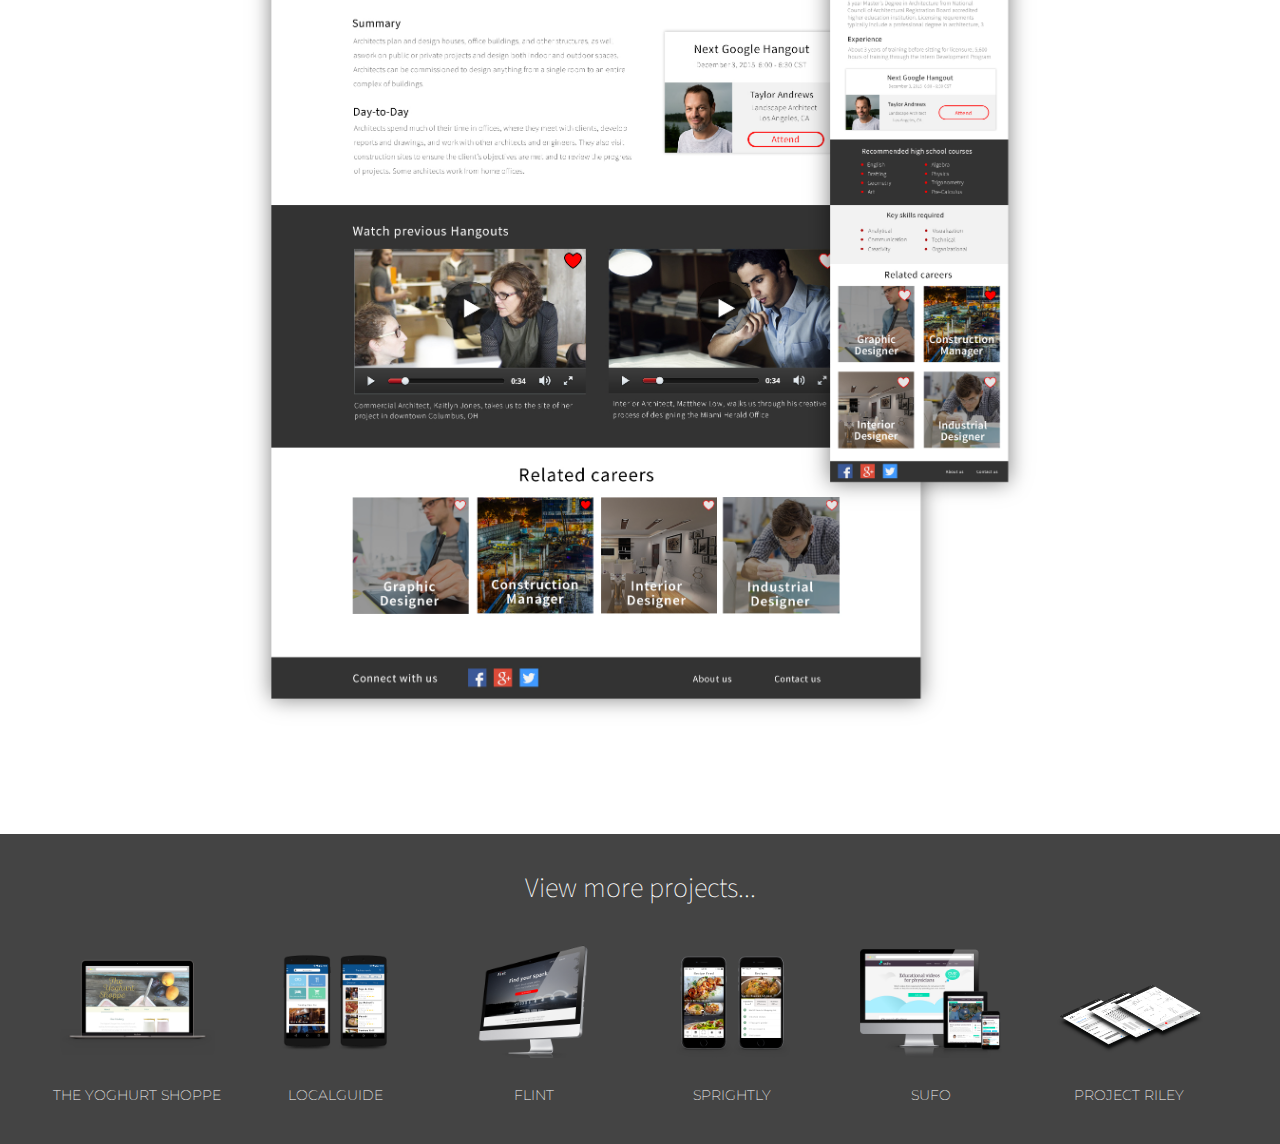
==== commit a19c0885: "added project riley" ====
--- a/flint.html
+++ b/flint.html
@@ -134,7 +134,10 @@
     				<a href="sufo.html"><img src="images/nav_sufo.png" alt="sufo thumbnail"></a>
     				<h4>SuFo</h4>
     			</li>
-    			<li></li>
+    			<li>
+                    <a href="riley.html"><img src="images/nav_riley.png" alt="riley thumbnail"></a>
+                    <h4>Project Riley</h4>         
+                </li>
     		</ul>
     	</div>
     </main>
--- a/css/styles.css
+++ b/css/styles.css
@@ -144,7 +144,7 @@
 	background: #292929;
 }
 
-#gif img{
+#gif img {
 	width: 100%;
 }
 
@@ -269,8 +269,11 @@
 }
 
 #headshot {
-	position: fixed;
-	z-index: -1;
+	background: url("../images/headshot.jpg") center center fixed;
+	-webkit-background-size: cover;
+	-moz-background-size: cover;
+	-o-background-size: cover;
+	background-size: cover;
 }
 
 #headshot img {
@@ -385,6 +388,30 @@
 	}
 }
 
+#nwtnOverlay {
+	position: absolute;
+	z-index: 5;
+	width: 100%;
+	height: 100%;
+	background: black;
+	opacity: 0;
+	transition: all 1s;
+}
+
+#nwtnOverlay p {
+	position: absolute;
+	text-align: center;
+	font-size: 24px;
+	color: #FFF;
+	left: 50%;
+	top: 50%;
+	transform: translate(-50%, -50%);
+}
+
+#portfolioGrid li:last-child a:hover #nwtnOverlay{
+	opacity: .7;
+}
+
 /*--------------Contact Styles--------------------*/
 
 #contact {
@@ -513,6 +540,7 @@
 .headerImg {
 	position: fixed;
 	z-index: -1;
+	width: 100%;
 }
 
 .headerImg img{
@@ -599,6 +627,12 @@
 	color: #82a19f;
 }
 
+#ysMockup2 img {
+	width: 100%;
+	margin-top: 50px;
+	margin-bottom: 50px;
+}
+
 #ysLogo {
 	width: 100%;
 	margin-bottom: 30px;
@@ -689,6 +723,7 @@
 
 #lgFinal img {
 	width: 100%;
+	margin-bottom: 50px;
 }
 
 /*---------------------- Flint Styles -------------------------*/
@@ -733,7 +768,7 @@
 
 .mockups img {
 	width: 100%;
-	margin-bottom: 30px;
+	margin-bottom: 50px;
 }
 
 /*---------------------- Sprightly Styles ---------------------*/
@@ -787,14 +822,33 @@
 	color: #634465;
 }
 
+#sufo p {
+	margin-bottom: 60px;
+}
+
+#sufo p a {
+	text-decoration: none;
+	color: #634465;
+}
+
+#sufoWireframes img {
+	width: 100%;
+	margin-bottom: 40px;
+}
+
 #sufoTiles img {
 	width: 100%;
 	margin-bottom: 40px;
 }
 
+#sufoInspiration img {
+	width: 100%;
+	margin-bottom: 50px;
+}
+
 #sufoDesktop img {
 	width: 100%;
-	margin-top: 50px;
+	margin-top: 30px;
 }
 
 .sufoMockups {
@@ -827,6 +881,58 @@
 	margin-bottom: 100px;
 }
 
+/*---------------------- Project Riley ------------------------*/
+
+#riley h1, #riley h2 {
+	color: #D87D1A;
+}
+
+#rileyMatrix img {
+	margin-top: 30px;
+	width: 100%;
+}
+
+.rileyList{
+	width: 80%;
+	margin: 0 auto;
+	list-style-type: disc;
+	margin-bottom: 40px;
+}
+
+.rileyList li {
+	margin-bottom: 15px;
+	line-height: 24px;
+}
+
+.rileyList span {
+	font-weight: bold;
+	color: #D87D1A;
+}
+
+#rileyInquiry img {
+	margin-top: 30px;
+	width: 100%;
+}
+
+#rileyAffinity img {
+	width: 100%;
+	margin-bottom: 50px;
+}
+
+#rileySketches img {
+	width: 100%;
+	margin-top: 30px;
+	margin-bottom: 50px;
+}
+
+#rileyBoard img {
+	width: 100%;
+	margin-top: 30px;
+}
+
+#rileyPrototype img {
+	width: 100%;
+}
 /*---------------------- Portfolio Nav Styles -----------------*/
 
 #portfolioNav {
@@ -870,7 +976,7 @@
 #portfolioNav li {
 	position: relative;
 	display: inline-block;
-	width: 16.6%;
+	width: 16.2%;
 }
 
 #portfolioNav li img {
